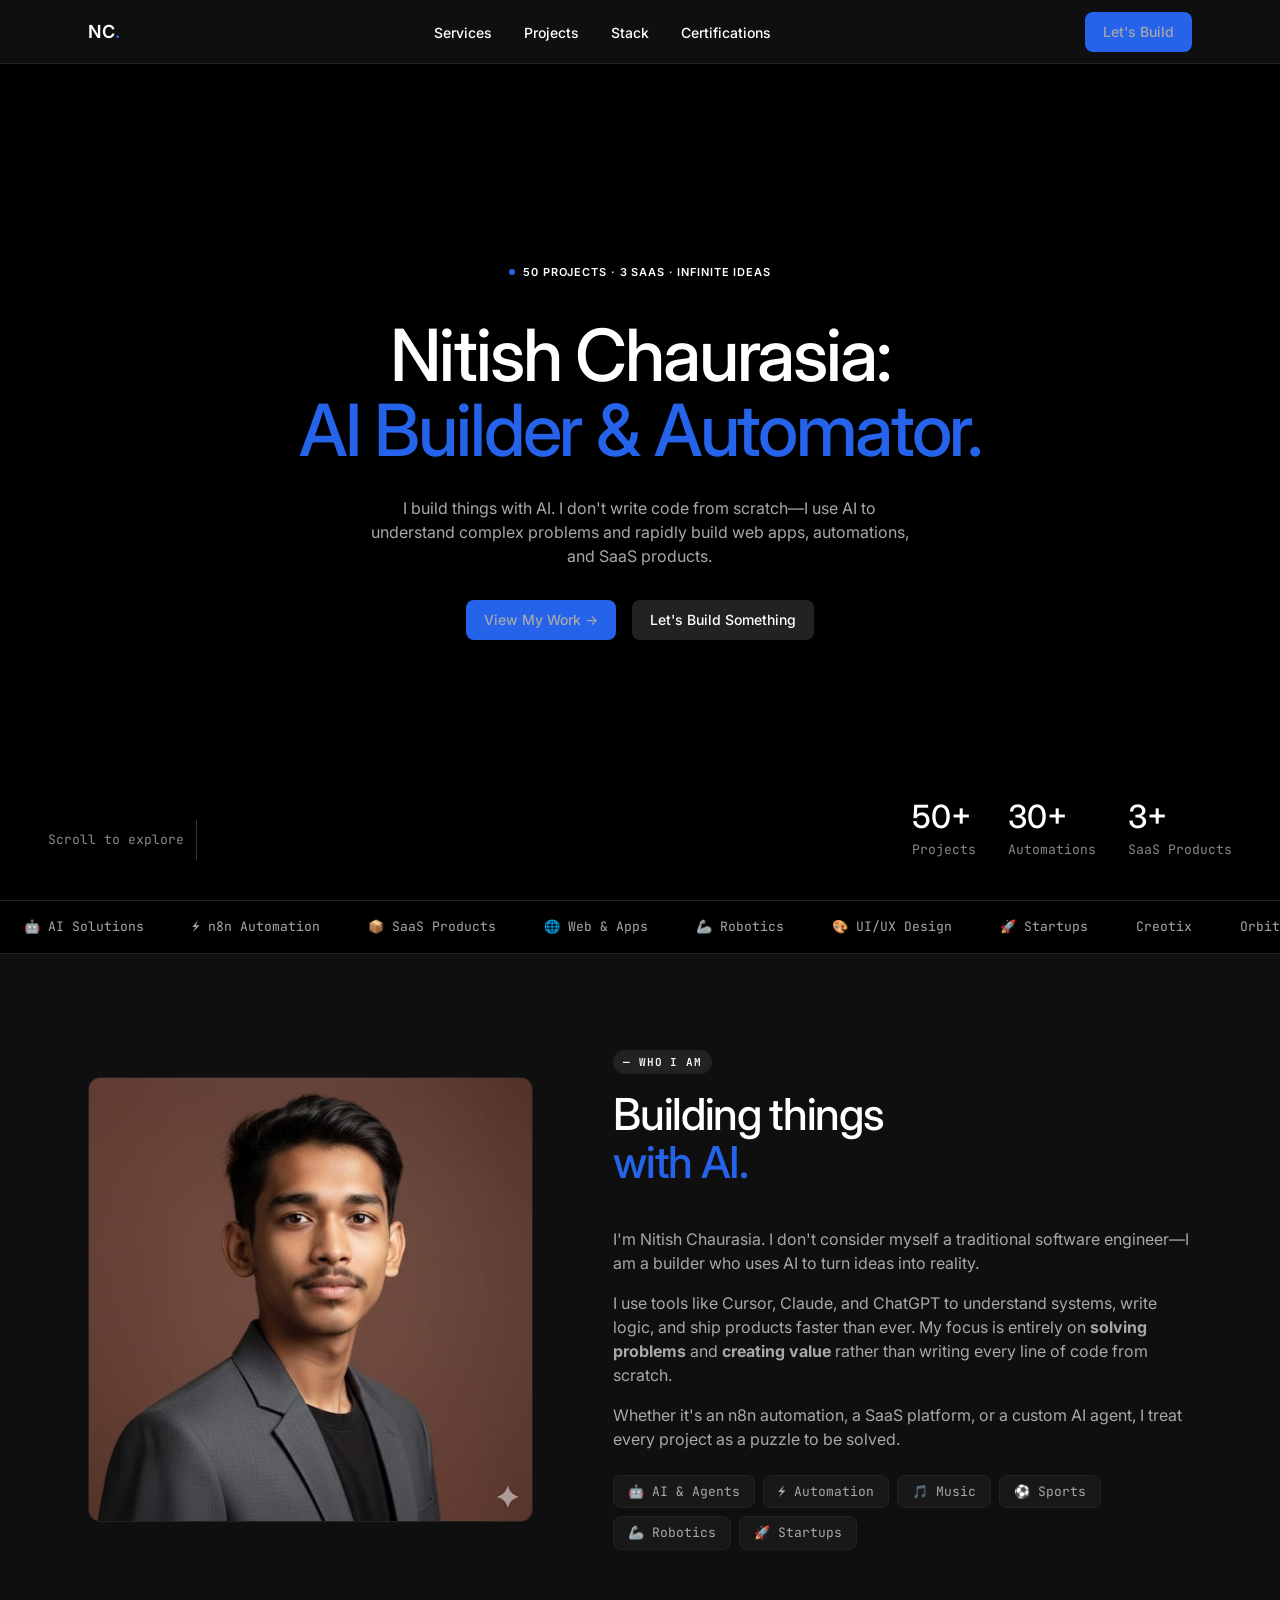
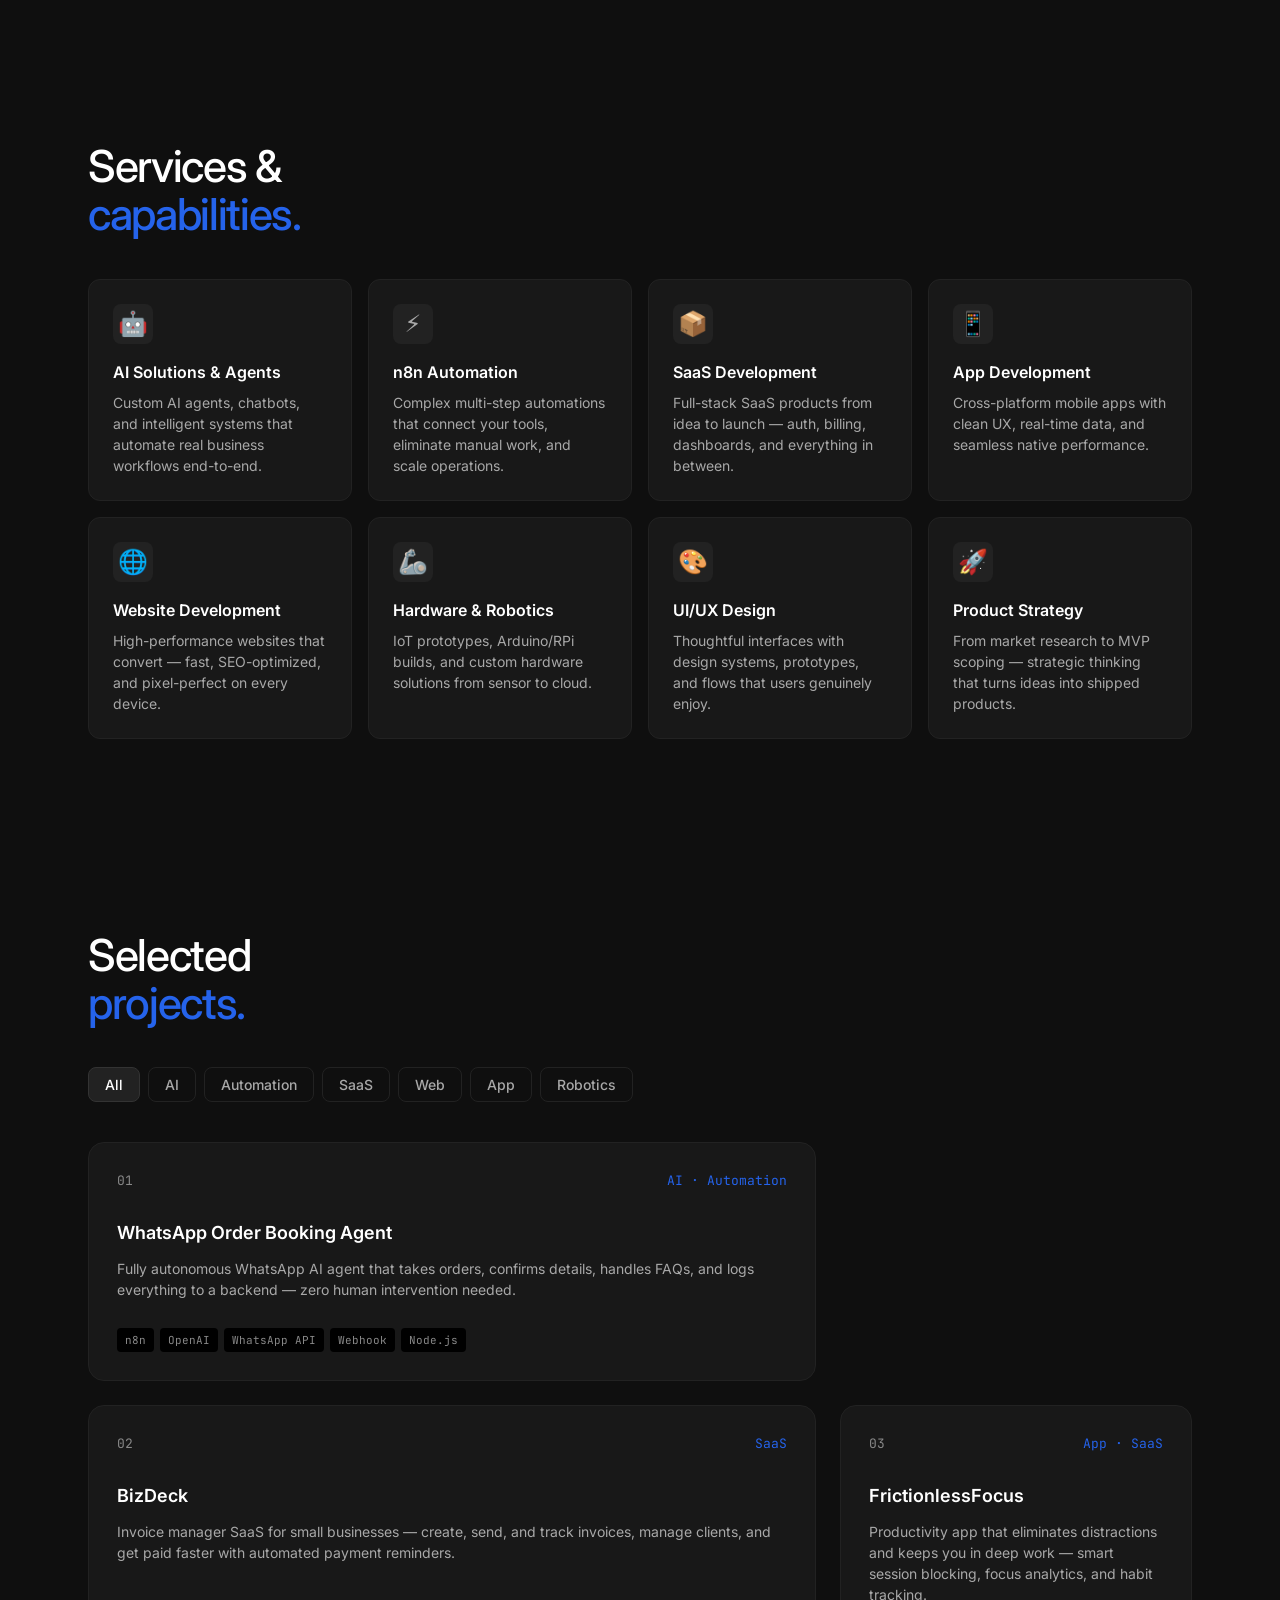
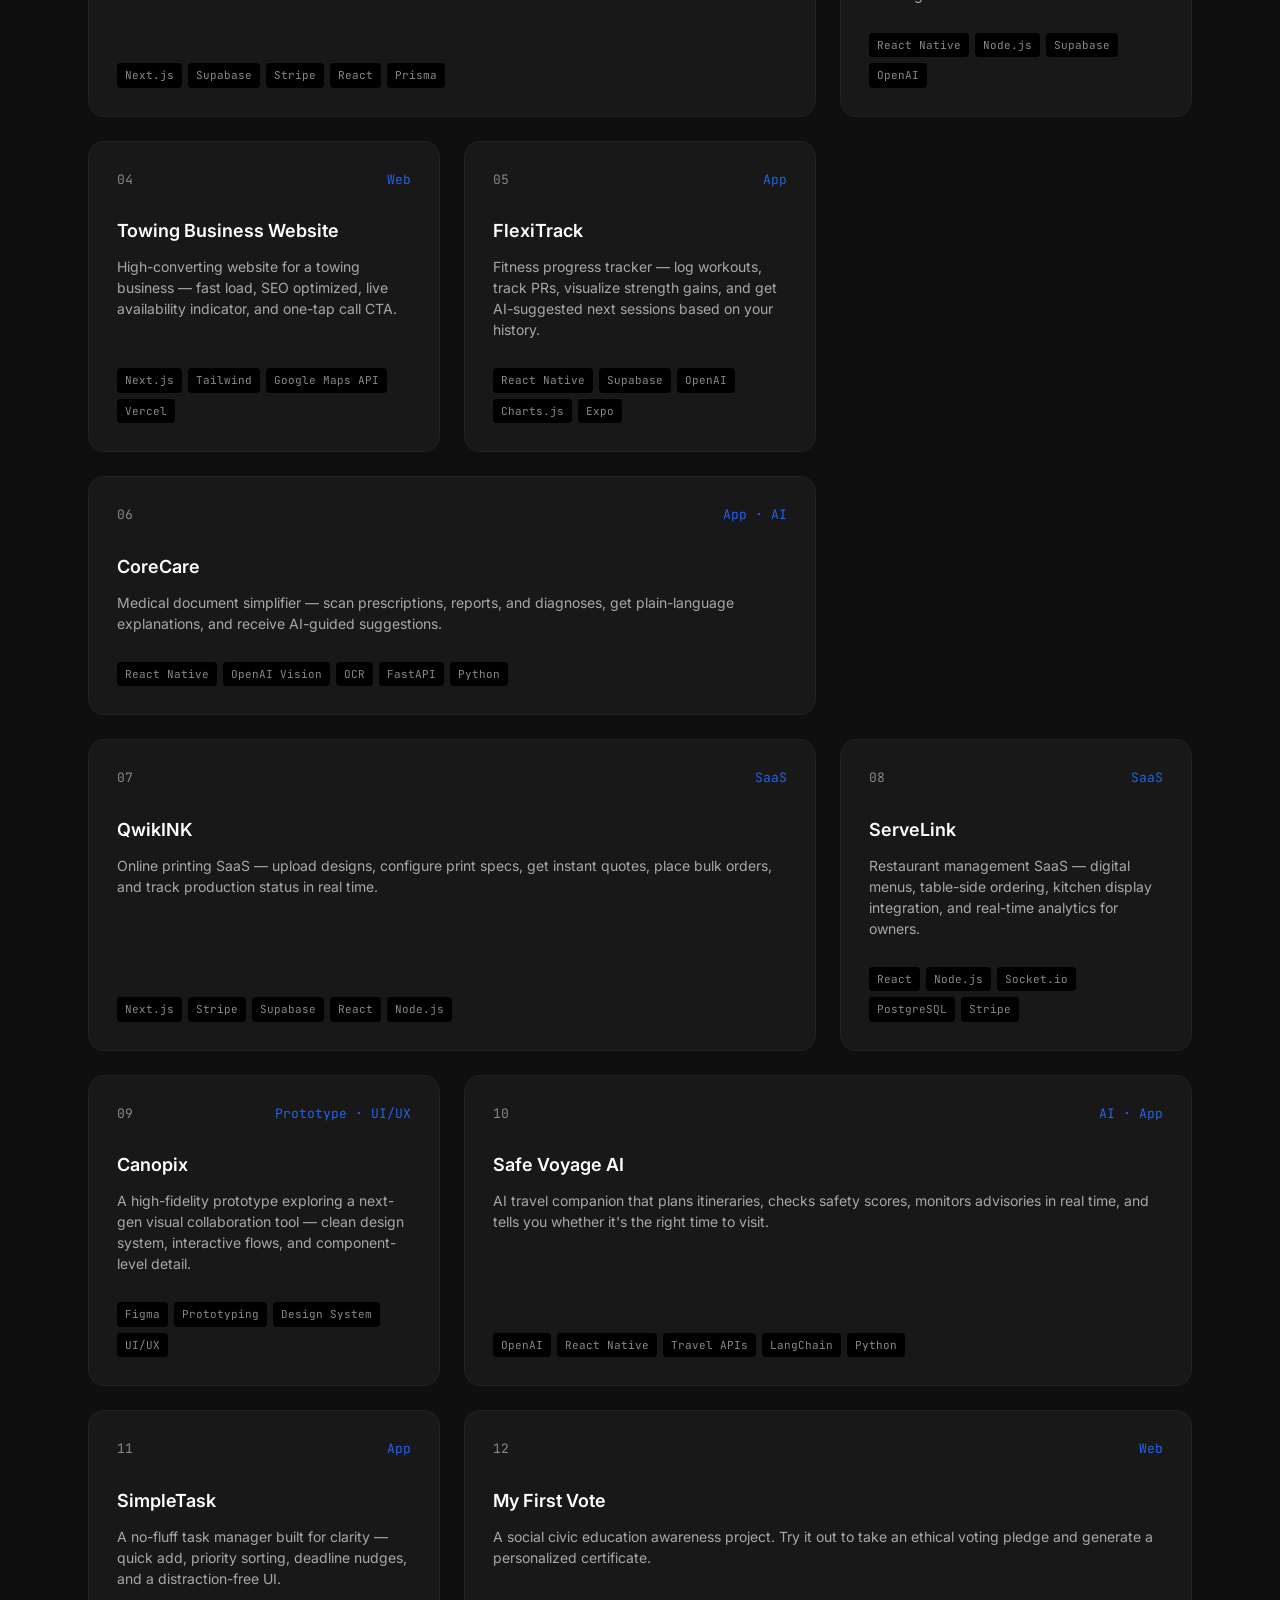
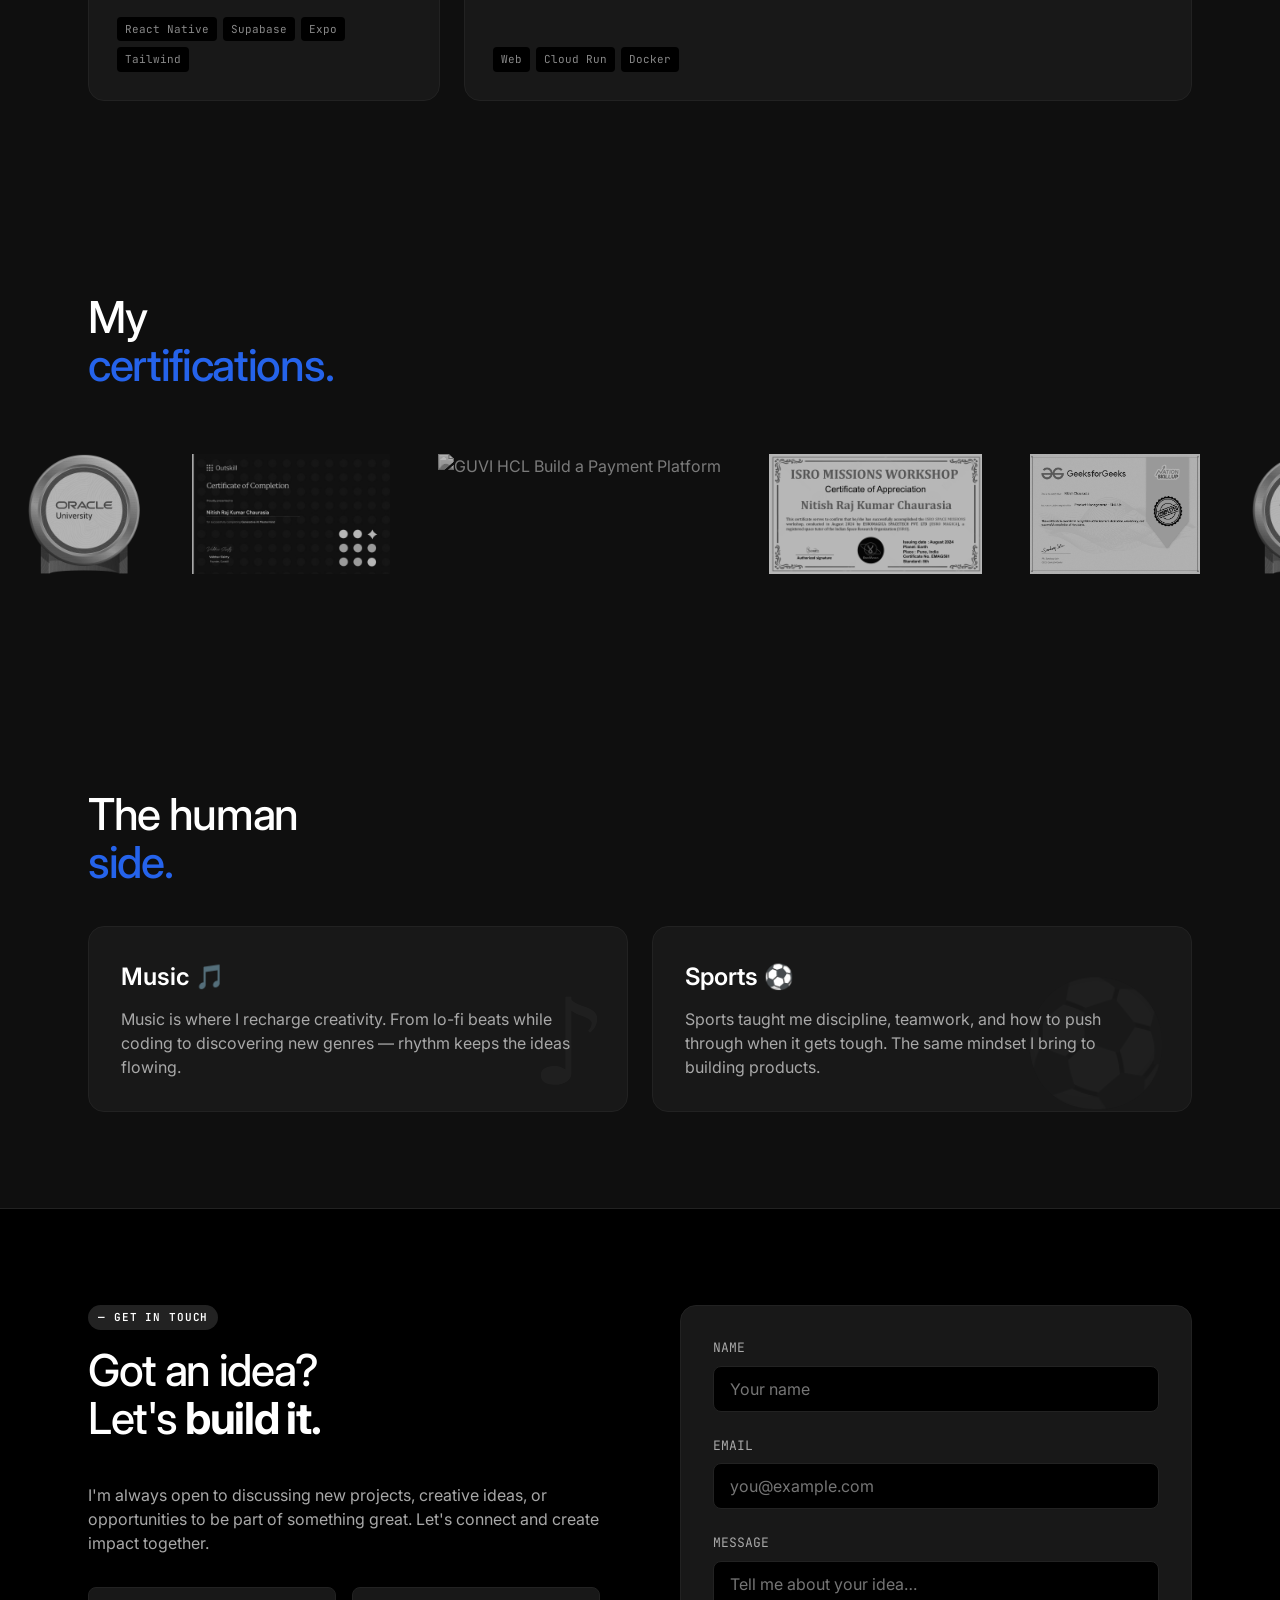
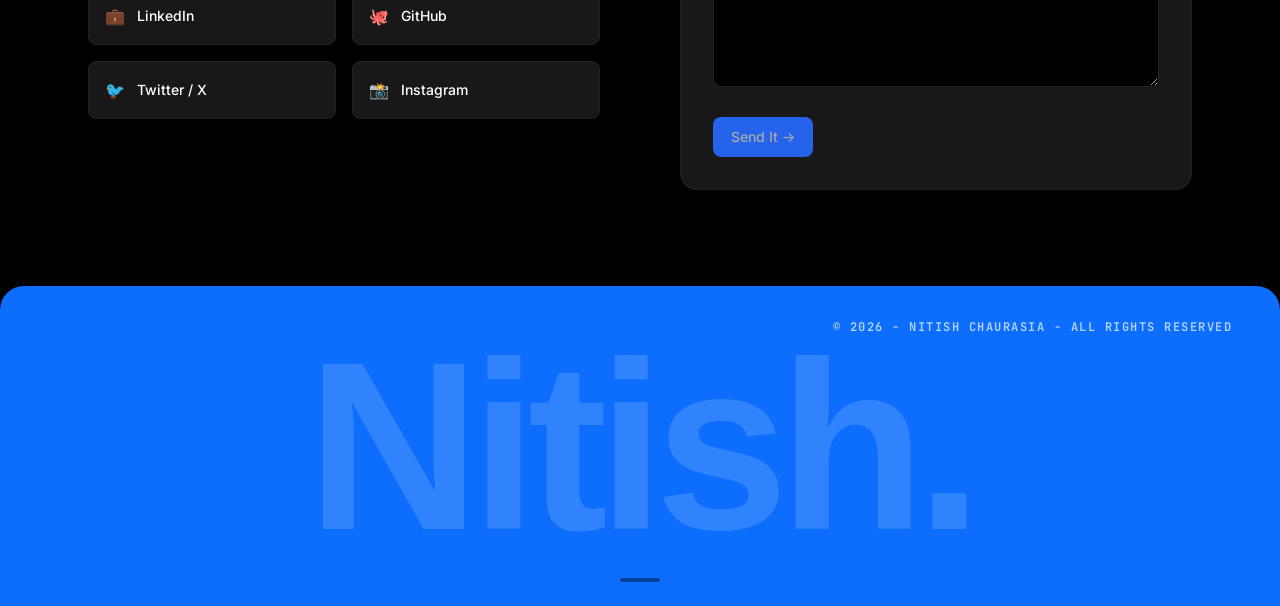
==== index.html @ 66e37293 "Refine footer shape and keep name only" ====
<!DOCTYPE html>
<html lang="en">
<head>
  <meta charset="UTF-8" />
  <meta name="viewport" content="width=device-width, initial-scale=1.0" />
  <title>Nitish Chaurasia — AI Generalist & Entrepreneur</title>
  <meta name="description" content="Nitish Chaurasia — AI Generalist, Automation Architect, SaaS Builder, and Entrepreneur. Creator of the My First Vote civic awareness project and other intelligent products." />
  <meta name="keywords" content="AI, Automation, SaaS, Entrepreneur, Portfolio, Nitish Chaurasia, My First Vote, Civic Education, Civic Tech, Social Project" />
  <meta name="google-site-verification" content="bIpEa4KnNlemY5Z7_i2mkHX-40NJD6ccfAsCMZgHOPk" />
  <link rel="preconnect" href="https://fonts.googleapis.com" />
  <link rel="preconnect" href="https://fonts.gstatic.com" crossorigin />
  <link href="https://fonts.googleapis.com/css2?family=Inter:wght@400;500;600&family=JetBrains+Mono:wght@400&display=swap" rel="stylesheet" />
  <link rel="stylesheet" href="styles.css" />
  <script type="application/ld+json">
  {
    "@context": "https://schema.org",
    "@type": "Person",
    "name": "Nitish Chaurasia",
    "jobTitle": "AI Generalist & Automation Architect",
    "url": "https://nitronitish.github.io/NitishChaurasia/",
    "sameAs": [
      "https://github.com/NitroNitish",
      "https://linkedin.com/in/nitishchaurasia"
    ],
    "knowsAbout": [
      "Generative AI",
      "LLM Integration",
      "Business Process Automation",
      "SaaS Architecture",
      "Python",
      "JavaScript",
      "Civic Tech",
      "My First Vote Project"
    ],
    "alumniOf": {
      "@type": "Organization",
      "name": "Oracle University"
    }
  }
  </script>
</head>
<body>
  <!-- Custom Cursor Removed -->

  <!-- Navigation -->
  <nav class="navbar" id="navbar">
    <div class="nav-inner">
      <a href="#" class="nav-logo">NC<span class="logo-dot">.</span></a>
      <ul class="nav-links" id="navLinks">
        <li><a href="#services">Services</a></li>
        <li><a href="#projects">Projects</a></li>
        <li><a href="#stack">Stack</a></li>
        <li><a href="#certifications">Certifications</a></li>
      </ul>
      <a href="#contact" class="nav-cta">Let's Build</a>
      <button class="hamburger" id="hamburger" aria-label="Menu">
        <span></span><span></span><span></span>
      </button>
    </div>
  </nav>

  <!-- HERO SECTION -->
  <section class="hero" id="home">
    <div id="webgl-canvas-container"></div>
    <div class="css-fallback-glow" id="css-fallback-glow"></div>

    <div class="hero-content">
      <div class="hero-pill anim-fade-up" style="--delay:0.3s; background: var(--color-canvas-deep);">
        <span class="pill-dot"></span> 50 Projects · 3 SaaS · Infinite Ideas
      </div>

      <h1 class="hero-heading anim-fade-up" style="--delay:0.5s" style="font-size: clamp(2.5rem, 6vw, 4rem);">
        Nitish Chaurasia: <br/><span class="hero-name">AI Builder & Automator.</span>
      </h1>

      <div class="hero-desc anim-fade-up" style="--delay:0.9s">
        <p>I build things with AI. I don't write code from scratch—I use AI to understand complex problems and rapidly build web apps, automations, and SaaS products.</p>
      </div>

      <div class="hero-ctas anim-fade-up" style="--delay:1.1s">
        <a href="#projects" class="btn btn-primary">View My Work →</a>
        <a href="#contact" class="btn btn-secondary">Let's Build Something</a>
      </div>
    </div>

    <div class="hero-bottom">
      <div class="scroll-indicator anim-fade-up" style="--delay:1.3s">
        <span>Scroll to explore</span>
        <div class="scroll-line"></div>
      </div>

      <div class="hero-stats anim-fade-up" style="--delay:1.5s">
        <div class="stat">
          <span class="stat-number">50+</span>
          <span class="stat-label">Projects</span>
        </div>
        <div class="stat">
          <span class="stat-number">30+</span>
          <span class="stat-label">Automations</span>
        </div>
        <div class="stat">
          <span class="stat-number">3+</span>
          <span class="stat-label">SaaS Products</span>
        </div>
      </div>
    </div>
  </section>

  <!-- Marquee Strip -->
  <section class="marquee-strip">
    <div class="marquee-track">
      <div class="marquee-content">
        <span>🤖 AI Solutions</span>
        <span>⚡ n8n Automation</span>
        <span>📦 SaaS Products</span>
        <span>🌐 Web & Apps</span>
        <span>🦾 Robotics</span>
        <span>🎨 UI/UX Design</span>
        <span>🚀 Startups</span>
        <span>Creotix</span>
        <span>Orbit AI</span>
      </div>
      <div class="marquee-content" aria-hidden="true">
        <span>🤖 AI Solutions</span>
        <span>⚡ n8n Automation</span>
        <span>📦 SaaS Products</span>
        <span>🌐 Web & Apps</span>
        <span>🦾 Robotics</span>
        <span>🎨 UI/UX Design</span>
        <span>🚀 Startups</span>
        <span>Creotix</span>
        <span>Orbit AI</span>
      </div>
    </div>
  </section>

  <!-- About Section -->
  <section class="about section" id="about">
    <div class="container about-grid">
      <div class="about-photo reveal">
        <div class="photo-frame">
          <img src="nitish.jpg" alt="Nitish Chaurasia, AI Builder" loading="lazy" />
          <div class="photo-border-decor"></div>
        </div>
      </div>

      <div class="about-text reveal">
        <span class="section-label">— Who I Am</span>
        <h2 class="section-heading">Building things<br /><em>with AI.</em></h2>
        <p>I'm Nitish Chaurasia. I don't consider myself a traditional software engineer—I am a builder who uses AI to turn ideas into reality.</p>
        <p>I use tools like Cursor, Claude, and ChatGPT to understand systems, write logic, and ship products faster than ever. My focus is entirely on <strong>solving problems</strong> and <strong>creating value</strong> rather than writing every line of code from scratch.</p>
        <p>Whether it's an n8n automation, a SaaS platform, or a custom AI agent, I treat every project as a puzzle to be solved.</p>

        <div class="interest-tags">
          <span class="interest-pill">🤖 AI & Agents</span>
          <span class="interest-pill">⚡ Automation</span>
          <span class="interest-pill">🎵 Music</span>
          <span class="interest-pill">⚽ Sports</span>
          <span class="interest-pill">🦾 Robotics</span>
          <span class="interest-pill">🚀 Startups</span>
        </div>
      </div>
    </div>
  </section>

  <!-- Services Section -->
  <section class="services section" id="services">
    <div class="container">
      <h2 class="section-heading reveal">Services &<br /><em>capabilities.</em></h2>
      <div class="services-grid reveal">
        <div class="service-card">
          <span class="service-icon">🤖</span>
          <h3>AI Solutions & Agents</h3>
          <p>Custom AI agents, chatbots, and intelligent systems that automate real business workflows end-to-end.</p>
        </div>
        <div class="service-card">
          <span class="service-icon">⚡</span>
          <h3>n8n Automation</h3>
          <p>Complex multi-step automations that connect your tools, eliminate manual work, and scale operations.</p>
        </div>
        <div class="service-card">
          <span class="service-icon">📦</span>
          <h3>SaaS Development</h3>
          <p>Full-stack SaaS products from idea to launch — auth, billing, dashboards, and everything in between.</p>
        </div>
        <div class="service-card">
          <span class="service-icon">📱</span>
          <h3>App Development</h3>
          <p>Cross-platform mobile apps with clean UX, real-time data, and seamless native performance.</p>
        </div>
        <div class="service-card">
          <span class="service-icon">🌐</span>
          <h3>Website Development</h3>
          <p>High-performance websites that convert — fast, SEO-optimized, and pixel-perfect on every device.</p>
        </div>
        <div class="service-card">
          <span class="service-icon">🦾</span>
          <h3>Hardware & Robotics</h3>
          <p>IoT prototypes, Arduino/RPi builds, and custom hardware solutions from sensor to cloud.</p>
        </div>
        <div class="service-card">
          <span class="service-icon">🎨</span>
          <h3>UI/UX Design</h3>
          <p>Thoughtful interfaces with design systems, prototypes, and flows that users genuinely enjoy.</p>
        </div>
        <div class="service-card">
          <span class="service-icon">🚀</span>
          <h3>Product Strategy</h3>
          <p>From market research to MVP scoping — strategic thinking that turns ideas into shipped products.</p>
        </div>
      </div>
    </div>
  </section>

  <!-- Projects Section -->
  <section class="projects section" id="projects">
    <div class="container">
      <h2 class="section-heading reveal">Selected<br /><em>projects.</em></h2>

      <div class="filter-pills reveal">
        <button class="filter-pill active" data-filter="all">All</button>
        <button class="filter-pill" data-filter="ai">AI</button>
        <button class="filter-pill" data-filter="automation">Automation</button>
        <button class="filter-pill" data-filter="saas">SaaS</button>
        <button class="filter-pill" data-filter="web">Web</button>
        <button class="filter-pill" data-filter="app">App</button>
        <button class="filter-pill" data-filter="robotics">Robotics</button>
      </div>

      <div class="projects-grid reveal" id="projectsGrid">

        <div class="project-card featured" data-category="ai automation">
          <div class="project-header">
            <span class="project-num">01</span>
            <span class="project-cat">AI · Automation</span>
          </div>
          <h3 class="project-title">WhatsApp Order Booking Agent</h3>
          <p class="project-desc">Fully autonomous WhatsApp AI agent that takes orders, confirms details, handles FAQs, and logs everything to a backend — zero human intervention needed.</p>
          <div class="project-tags">
            <span>n8n</span><span>OpenAI</span><span>WhatsApp API</span><span>Webhook</span><span>Node.js</span>
          </div>
        </div>

        <div class="project-card featured" data-category="saas">
          <div class="project-header">
            <span class="project-num">02</span>
            <span class="project-cat">SaaS</span>
          </div>
          <h3 class="project-title">BizDeck</h3>
          <p class="project-desc">Invoice manager SaaS for small businesses — create, send, and track invoices, manage clients, and get paid faster with automated payment reminders.</p>
          <div class="project-tags">
            <span>Next.js</span><span>Supabase</span><span>Stripe</span><span>React</span><span>Prisma</span>
          </div>
        </div>

        <a href="https://youtube.com/shorts/SIkMo7rrsq8?si=UxaiTwMe-FX1RHts" target="_blank" rel="noopener noreferrer" class="project-card" data-category="app saas" style="text-decoration:none;color:inherit">
          <div class="project-header">
            <span class="project-num">03</span>
            <span class="project-cat">App · SaaS</span>
          </div>
          <h3 class="project-title">FrictionlessFocus</h3>
          <p class="project-desc">Productivity app that eliminates distractions and keeps you in deep work — smart session blocking, focus analytics, and habit tracking.</p>
          <div class="project-tags">
            <span>React Native</span><span>Node.js</span><span>Supabase</span><span>OpenAI</span>
          </div>
        </a>

        <div class="project-card" data-category="web">
          <div class="project-header">
            <span class="project-num">04</span>
            <span class="project-cat">Web</span>
          </div>
          <h3 class="project-title">Towing Business Website</h3>
          <p class="project-desc">High-converting website for a towing business — fast load, SEO optimized, live availability indicator, and one-tap call CTA.</p>
          <div class="project-tags">
            <span>Next.js</span><span>Tailwind</span><span>Google Maps API</span><span>Vercel</span>
          </div>
        </div>

        <div class="project-card" data-category="app">
          <div class="project-header">
            <span class="project-num">05</span>
            <span class="project-cat">App</span>
          </div>
          <h3 class="project-title">FlexiTrack</h3>
          <p class="project-desc">Fitness progress tracker — log workouts, track PRs, visualize strength gains, and get AI-suggested next sessions based on your history.</p>
          <div class="project-tags">
            <span>React Native</span><span>Supabase</span><span>OpenAI</span><span>Charts.js</span><span>Expo</span>
          </div>
        </div>

        <a href="https://youtu.be/QVcxQ0grZYE?si=jhWY3CP8BDTCwjVS" target="_blank" rel="noopener noreferrer" class="project-card featured" data-category="app ai" style="text-decoration:none;color:inherit">
          <div class="project-header">
            <span class="project-num">06</span>
            <span class="project-cat">App · AI</span>
          </div>
          <h3 class="project-title">CoreCare</h3>
          <p class="project-desc">Medical document simplifier — scan prescriptions, reports, and diagnoses, get plain-language explanations, and receive AI-guided suggestions.</p>
          <div class="project-tags">
            <span>React Native</span><span>OpenAI Vision</span><span>OCR</span><span>FastAPI</span><span>Python</span>
          </div>
        </a>

        <div class="project-card featured" data-category="saas">
          <div class="project-header">
            <span class="project-num">07</span>
            <span class="project-cat">SaaS</span>
          </div>
          <h3 class="project-title">QwikINK</h3>
          <p class="project-desc">Online printing SaaS — upload designs, configure print specs, get instant quotes, place bulk orders, and track production status in real time.</p>
          <div class="project-tags">
            <span>Next.js</span><span>Stripe</span><span>Supabase</span><span>React</span><span>Node.js</span>
          </div>
        </div>

        <div class="project-card" data-category="saas">
          <div class="project-header">
            <span class="project-num">08</span>
            <span class="project-cat">SaaS</span>
          </div>
          <h3 class="project-title">ServeLink</h3>
          <p class="project-desc">Restaurant management SaaS — digital menus, table-side ordering, kitchen display integration, and real-time analytics for owners.</p>
          <div class="project-tags">
            <span>React</span><span>Node.js</span><span>Socket.io</span><span>PostgreSQL</span><span>Stripe</span>
          </div>
        </div>

        <div class="project-card" data-category="web">
          <div class="project-header">
            <span class="project-num">09</span>
            <span class="project-cat">Prototype · UI/UX</span>
          </div>
          <h3 class="project-title">Canopix</h3>
          <p class="project-desc">A high-fidelity prototype exploring a next-gen visual collaboration tool — clean design system, interactive flows, and component-level detail.</p>
          <div class="project-tags">
            <span>Figma</span><span>Prototyping</span><span>Design System</span><span>UI/UX</span>
          </div>
        </div>

        <a href="https://youtu.be/d6bvBKScMc4?si=WfH-M-pTsk5bIt2U" target="_blank" rel="noopener noreferrer" class="project-card featured" data-category="ai app" style="text-decoration:none;color:inherit">
          <div class="project-header">
            <span class="project-num">10</span>
            <span class="project-cat">AI · App</span>
          </div>
          <h3 class="project-title">Safe Voyage AI</h3>
          <p class="project-desc">AI travel companion that plans itineraries, checks safety scores, monitors advisories in real time, and tells you whether it's the right time to visit.</p>
          <div class="project-tags">
            <span>OpenAI</span><span>React Native</span><span>Travel APIs</span><span>LangChain</span><span>Python</span>
          </div>
        </a>

        <div class="project-card" data-category="app">
          <div class="project-header">
            <span class="project-num">11</span>
            <span class="project-cat">App</span>
          </div>
          <h3 class="project-title">SimpleTask</h3>
          <p class="project-desc">A no-fluff task manager built for clarity — quick add, priority sorting, deadline nudges, and a distraction-free UI.</p>
          <div class="project-tags">
            <span>React Native</span><span>Supabase</span><span>Expo</span><span>Tailwind</span>
          </div>
        </div>

        <a href="https://myfirstvote-232849483431.asia-south1.run.app/" target="_blank" rel="noopener noreferrer" class="project-card featured" data-category="web" style="text-decoration:none;color:inherit">
          <div class="project-header">
            <span class="project-num">12</span>
            <span class="project-cat">Web</span>
          </div>
          <h3 class="project-title">My First Vote</h3>
          <p class="project-desc">A social civic education awareness project. Try it out to take an ethical voting pledge and generate a personalized certificate.</p>
          <div class="project-tags">
            <span>Web</span><span>Cloud Run</span><span>Docker</span>
          </div>
        </a>

      </div>
    </div>
  </section>

  <!-- Stack Section Removed -->

  <!-- Certifications Section -->
  <section class="certifications section" id="certifications">
    <div class="container">
      <h2 class="section-heading reveal">My<br /><em>certifications.</em></h2>
    </div>
    <div class="cert-marquee">
      <div class="cert-marquee-track">
        <div class="cert-marquee-content">
          <div class="cert-item"><img src="oracle.png" alt="Oracle University Certification" /></div>
          <div class="cert-item"><img src="outskill.jpg" alt="Outskill Generative AI Mastermind" /></div>
          <div class="cert-item"><img src="guvi.png" alt="GUVI HCL Build a Payment Platform" /></div>
          <div class="cert-item"><img src="esromagica.png" alt="EsroMagica Certification" /></div>
          <div class="cert-item"><img src="png.png" alt="Additional Certification" /></div>
          <!-- Duplicated items for visual continuous scrolling if needed -->
          <div class="cert-item"><img src="oracle.png" alt="Oracle University Certification" /></div>
          <div class="cert-item"><img src="outskill.jpg" alt="Outskill Generative AI Mastermind" /></div>
          <div class="cert-item"><img src="guvi.png" alt="GUVI HCL Build a Payment Platform" /></div>
          <div class="cert-item"><img src="esromagica.png" alt="EsroMagica Certification" /></div>
          <div class="cert-item"><img src="png.png" alt="Additional Certification" /></div>
        </div>
        <div class="cert-marquee-content" aria-hidden="true">
          <div class="cert-item"><img src="oracle.png" alt="Oracle University Certification" /></div>
          <div class="cert-item"><img src="outskill.jpg" alt="Outskill Generative AI Mastermind" /></div>
          <div class="cert-item"><img src="guvi.png" alt="GUVI HCL Build a Payment Platform" /></div>
          <div class="cert-item"><img src="esromagica.png" alt="EsroMagica Certification" /></div>
          <div class="cert-item"><img src="png.png" alt="Additional Certification" /></div>
          <!-- Duplicated items for visual continuous scrolling if needed -->
          <div class="cert-item"><img src="oracle.png" alt="Oracle University Certification" /></div>
          <div class="cert-item"><img src="outskill.jpg" alt="Outskill Generative AI Mastermind" /></div>
          <div class="cert-item"><img src="guvi.png" alt="GUVI HCL Build a Payment Platform" /></div>
          <div class="cert-item"><img src="esromagica.png" alt="EsroMagica Certification" /></div>
          <div class="cert-item"><img src="png.png" alt="Additional Certification" /></div>
        </div>
      </div>
    </div>
  </section>

  <!-- Journey Section Removed -->

  <!-- Beyond Work Section -->
  <section class="beyond section" id="beyond">
    <div class="container">
      <h2 class="section-heading reveal">The human<br /><em>side.</em></h2>
      <div class="beyond-grid reveal">
        <div class="beyond-card beyond-music">
          <span class="beyond-watermark">♪</span>
          <div class="beyond-card-content">
            <h3>Music 🎵</h3>
            <p>Music is where I recharge creativity. From lo-fi beats while coding to discovering new genres — rhythm keeps the ideas flowing.</p>
          </div>
        </div>
        <div class="beyond-card beyond-sports">
          <span class="beyond-watermark">⚽</span>
          <div class="beyond-card-content">
            <h3>Sports ⚽</h3>
            <p>Sports taught me discipline, teamwork, and how to push through when it gets tough. The same mindset I bring to building products.</p>
          </div>
        </div>
      </div>
    </div>
  </section>

  <!-- Contact Section -->
  <section class="contact section" id="contact">
    <div class="container contact-grid">
      <div class="contact-info reveal">
        <span class="section-label">— Get In Touch</span>
        <h2 class="section-heading">Got an idea?<br />Let's <strong>build it.</strong></h2>
        <p>I'm always open to discussing new projects, creative ideas, or opportunities to be part of something great. Let's connect and create impact together.</p>

        <div class="social-links">
          <a href="#" class="social-link" target="_blank" rel="noopener">
            <span class="social-icon">💼</span>
            <span class="social-name">LinkedIn</span>
          </a>
          <a href="#" class="social-link" target="_blank" rel="noopener">
            <span class="social-icon">🐙</span>
            <span class="social-name">GitHub</span>
          </a>
          <a href="#" class="social-link" target="_blank" rel="noopener">
            <span class="social-icon">🐦</span>
            <span class="social-name">Twitter / X</span>
          </a>
          <a href="#" class="social-link" target="_blank" rel="noopener">
            <span class="social-icon">📸</span>
            <span class="social-name">Instagram</span>
          </a>
        </div>
      </div>

      <div class="contact-form-wrap reveal">
        <form class="contact-form" id="contactForm" action="https://api.web3forms.com/submit" method="POST">
          <input type="hidden" name="access_key" value="YOUR_ACCESS_KEY_HERE" />
          <input type="hidden" name="subject" value="New Lead from Portfolio — Nitish Chaurasia" />
          <input type="hidden" name="from_name" value="Portfolio Website" />
          <input type="checkbox" name="botcheck" style="display: none;" />          <div class="form-group">
            <label for="name">NAME</label>
            <input type="text" id="name" name="name" placeholder="Your name" required />
          </div>
          <div class="form-group">
            <label for="email">EMAIL</label>
            <input type="email" id="email" name="email" placeholder="you@example.com" required />
          </div>
          <div class="form-group">
            <label for="message">MESSAGE</label>
            <textarea id="message" name="message" rows="5" placeholder="Tell me about your idea…" required></textarea>
          </div>
          <button type="submit" class="btn btn-primary btn-submit">Send It →</button>
        </form>
      </div>
    </div>
  </section>

  <!-- Footer -->
  <div style="background-color: #000;">
    <footer class="footer-new">
      <div class="footer-bg-text">Nitish.</div>
      <div class="footer-top-right">
        &copy; 2026 - NITISH CHAURASIA - ALL RIGHTS RESERVED
      </div>
      <div class="footer-bottom-indicator"></div>
    </footer>
  </div>

  <script src="script.js"></script>
</body>
</html>
---- styles.css ----
/* =============================================
   PORTFOLIO — Nitish Chaurasia
   Composio Design Kit Implementation
   ============================================= */

/* --- CSS Variables / Design Tokens --- */
:root {
  /* Colors - Brand & Accent */
  --color-primary: #2563eb; /* Lighter electric blue */
  --color-primary-active: #1d4ed8;
  --color-primary-glow: #3b82f6;
  --color-accent-cyan: #00d4ff;
  --color-accent-violet: #7b3aed;

  /* Colors - Surface */
  --color-canvas: #0f0f0f;
  --color-canvas-deep: #000000;
  --color-surface-card: #181818;
  --color-surface-card-elevated: #222222;
  --color-surface-strong: #2a2a2a;

  /* Colors - Hairlines */
  --color-hairline: #222222;
  --color-hairline-soft: #1a1a1a;
  --color-hairline-strong: #333333;

  /* Colors - Text */
  --color-ink: #ffffff;
  --color-body: #a8a8a8;
  --color-body-strong: #ffffff;
  --color-muted: #888888;
  --color-muted-soft: #666666;

  /* Typography - Font Families */
  --font-family-sans: 'Inter', ui-sans-serif, system-ui, sans-serif;
  --font-family-code: 'JetBrains Mono', 'Fira Code', monospace;

  /* Border Radius */
  --rounded-none: 0px;
  --rounded-xs: 4px;
  --rounded-sm: 6px;
  --rounded-md: 8px;
  --rounded-lg: 12px;
  --rounded-xl: 16px;
  --rounded-pill: 9999px;

  /* Backwards Compat for Portfolio HTML */
  --bg: var(--color-canvas);
  --surface: var(--color-surface-card);
  --border: var(--color-hairline);
  --accent-purple: var(--color-primary);
  --accent-teal: var(--color-primary);
  --accent-red: var(--color-primary);
  --accent-gold: var(--color-primary);
  --text: var(--color-body-strong);
  --muted: var(--color-body);
  --section-dark: var(--color-canvas);
  --radius: var(--rounded-xl);
  --radius-sm: var(--rounded-md);
  --radius-pill: var(--rounded-pill);
}

/* --- Reset & Base --- */
*, *::before, *::after {
  box-sizing: border-box;
  margin: 0;
  padding: 0;
}

html {
  scroll-behavior: smooth;
  -webkit-font-smoothing: antialiased;
  -moz-osx-font-smoothing: grayscale;
}

body {
  font-family: var(--font-family-sans);
  font-weight: 400;
  color: var(--color-body);
  background: var(--color-canvas);
  background-image: 
    linear-gradient(rgba(255, 255, 255, 0.03) 1px, transparent 1px),
    linear-gradient(90deg, rgba(255, 255, 255, 0.03) 1px, transparent 1px);
  background-size: 32px 32px; /* Techy grid background */
  line-height: 1.5;
  overflow-x: hidden;
}

a { color: inherit; text-decoration: none; }
img { max-width: 100%; display: block; }
button { font-family: inherit; }
input, textarea { font-family: inherit; }

.container {
  max-width: 1200px;
  margin: 0 auto;
  padding: 0 48px;
}

.section {
  padding: 96px 0; /* Composio 96px rhythm */
}

/* --- Section Utilities --- */
.section-label {
  font-family: var(--font-family-code);
  font-size: 11px;
  font-weight: 600;
  text-transform: uppercase;
  letter-spacing: 0.88px;
  color: var(--color-body-strong);
  display: block;
  margin-bottom: 16px;
  background: var(--color-surface-card-elevated);
  padding: 4px 10px;
  border-radius: var(--rounded-pill);
  width: max-content;
}

.section-heading {
  font-family: var(--font-family-sans);
  font-weight: 500;
  font-size: 44px; /* display-lg */
  line-height: 1.1;
  letter-spacing: -1.32px;
  color: var(--color-ink);
  margin-bottom: 40px;
}
.section-heading em {
  font-style: normal;
  color: var(--color-primary);
}

/* Removed cursor classes */

/* =============================================
   NAVIGATION
   ============================================= */
.navbar {
  position: fixed;
  top: 0; left: 0; right: 0;
  z-index: 1000;
  height: 64px;
  background: var(--color-canvas);
  border-bottom: 1px solid var(--color-hairline);
  display: flex;
  align-items: center;
  transition: padding 0.4s ease;
}

.nav-inner {
  max-width: 1200px;
  width: 100%;
  margin: 0 auto;
  padding: 0 48px;
  display: flex;
  align-items: center;
  justify-content: space-between;
}

.nav-logo {
  font-family: var(--font-family-sans);
  font-weight: 600;
  font-size: 18px;
  color: var(--color-ink);
  letter-spacing: 0;
}
.logo-dot { color: var(--color-primary); }

.nav-links {
  display: flex;
  list-style: none;
  gap: 32px;
}
.nav-links a {
  font-family: var(--font-family-sans);
  font-size: 14px;
  font-weight: 500;
  line-height: 1.4;
  color: var(--color-body-strong);
  text-transform: none;
  letter-spacing: 0;
  transition: color 0.2s ease;
}
.nav-links a:hover { color: var(--color-primary-glow); }

.nav-cta {
  font-family: var(--font-family-sans);
  font-size: 14px;
  font-weight: 500;
  padding: 10px 18px;
  background: var(--color-primary);
  color: var(--color-on-primary);
  border-radius: var(--rounded-md);
  height: 40px;
  display: flex;
  align-items: center;
  transition: background-color 0.2s ease;
}
.nav-cta:hover { background-color: var(--color-primary-active); border:none; color:white; }

.hamburger { display: none; }

/* =============================================
   HERO SECTION
   ============================================= */
.hero {
  position: relative;
  min-height: 100vh;
  display: flex;
  flex-direction: column;
  justify-content: center;
  padding: 96px 48px;
  overflow: hidden;
  background-color: #000000; /* Pure black for premium WebGL aesthetic */
}

#webgl-canvas-container {
  position: absolute;
  top: 0;
  left: 0;
  width: 100%;
  height: 100%;
  z-index: 0;
  pointer-events: none; /* Let clicks pass through */
}

#webgl-canvas-container canvas {
  opacity: 0; /* Faded in via JS */
  display: block;
}

.css-fallback-glow {
  position: absolute;
  top: 50%;
  left: 50%;
  transform: translate(-50%, -50%);
  width: 80vw;
  height: 40vh;
  background: radial-gradient(circle, rgba(37, 99, 235, 0.15) 0%, rgba(0, 0, 0, 0) 70%);
  filter: blur(100px);
  z-index: 0;
  pointer-events: none;
  opacity: 0;
  transition: opacity 1s ease;
}

.hero-content {
  position: relative;
  z-index: 1;
  max-width: 900px;
  margin: 0 auto;
  text-align: center;
  display: flex;
  flex-direction: column;
  align-items: center;
}

.hero-pill {
  display: inline-flex;
  align-items: center;
  gap: 8px;
  padding: 4px 10px;
  background: var(--color-surface-card-elevated);
  border: none;
  border-radius: var(--rounded-pill);
  font-family: var(--font-family-sans);
  font-size: 11px;
  font-weight: 600;
  letter-spacing: 0.88px;
  text-transform: uppercase;
  color: var(--color-body-strong);
  margin-bottom: 32px;
}
.pill-dot {
  width: 6px; height: 6px;
  background: var(--color-primary);
  border-radius: 50%;
}

.hero-heading {
  font-family: var(--font-family-sans);
  font-weight: 500;
  font-size: 72px; /* display-mega */
  line-height: 1.05;
  letter-spacing: -2.16px;
  color: var(--color-ink);
  margin-bottom: 28px;
}
.hero-heading span { display: block; }
.hero-name { color: var(--color-primary); background: none; -webkit-text-fill-color: var(--color-primary); }

.hero-roles {
  display: flex;
  flex-wrap: wrap;
  gap: 8px;
  margin-bottom: 24px;
}
.role-pill {
  font-family: var(--font-family-code);
  font-size: 13px;
  font-weight: 400;
  padding: 6px 14px;
  background: var(--color-canvas-deep);
  border: 1px solid var(--color-hairline);
  border-radius: var(--rounded-md);
  color: var(--color-body);
}

.hero-desc {
  font-size: 16px; /* body-md */
  font-weight: 400;
  color: var(--color-body);
  max-width: 560px;
  margin-bottom: 32px;
  line-height: 1.5;
}
.hero-desc strong { color: var(--color-body-strong); font-weight: 400; }

.hero-ctas {
  display: flex;
  gap: 16px;
  flex-wrap: wrap;
  justify-content: center;
}

/* Buttons */
.btn {
  font-family: var(--font-family-sans);
  font-size: 14px;
  font-weight: 500;
  padding: 10px 18px;
  height: 40px;
  border-radius: var(--rounded-md);
  border: none;
  display: inline-flex;
  align-items: center;
  justify-content: center;
  gap: 8px;
  letter-spacing: 0;
  transition: background-color 0.2s ease, border-color 0.2s ease;
}

.btn-primary {
  background-color: var(--color-primary);
  color: var(--color-on-primary);
}
.btn-primary:hover {
  background-color: var(--color-primary-active);
  transform: none;
  box-shadow: none;
}

.btn-secondary {
  background-color: var(--color-surface-card-elevated);
  border: none;
  color: var(--color-body-strong);
}
.btn-secondary:hover {
  background-color: var(--color-surface-strong);
}

/* Hero bottom */
.hero-bottom {
  position: absolute;
  bottom: 40px;
  left: 48px; right: 48px;
  display: flex;
  justify-content: space-between;
  align-items: flex-end;
  z-index: 1;
}
.scroll-indicator {
  display: flex;
  align-items: center;
  gap: 12px;
  font-family: var(--font-family-code);
  font-size: 13px;
  color: var(--color-muted);
}
.scroll-line {
  width: 1px; height: 40px; background: var(--color-hairline-strong);
}
.hero-stats { display: flex; gap: 32px; }
.stat-number {
  font-family: var(--font-family-sans);
  font-weight: 500;
  font-size: 32px; /* display-md */
  color: var(--color-ink);
  background: none; -webkit-text-fill-color: var(--color-ink);
  display: block; line-height: 1.15;
}
.stat-label {
  font-family: var(--font-family-code);
  font-size: 13px;
  color: var(--color-muted);
  text-transform: none; letter-spacing: 0;
}

/* --- Animations --- */
.anim-fade-up { opacity: 1; transform: none; animation: none; } /* Disabled to prevent layout jumps for dev aesthetic */
.reveal { opacity: 1; transform: none; transition: none; }
.reveal-left { opacity: 1; transform: none; transition: none; }

/* =============================================
   MARQUEE
   ============================================= */
.marquee-strip {
  background: var(--color-canvas-deep);
  border-top: 1px solid var(--color-hairline);
  border-bottom: 1px solid var(--color-hairline);
  overflow: hidden;
  padding: 16px 0;
}
.marquee-track {
  display: flex;
  width: max-content;
  animation: marqueeScroll 25s linear infinite;
}
.marquee-content {
  display: flex; gap: 48px; padding: 0 24px; flex-shrink: 0;
}
.marquee-content span {
  font-family: var(--font-family-code);
  font-size: 13px;
  font-weight: 400;
  color: var(--color-body);
}
@keyframes marqueeScroll { to { transform: translateX(-50%); } }

/* =============================================
   ABOUT SECTION
   ============================================= */
.about { background: var(--color-canvas); }
.about-grid { display: grid; grid-template-columns: 1fr 1.3fr; gap: 80px; align-items: center; }

.photo-frame {
  border-radius: var(--rounded-lg);
  overflow: hidden;
  border: 1px solid var(--color-hairline);
}
.photo-border-decor { display: none; } /* Removed decorative border */

.photo-badge {
  position: absolute; top: 20px; left: -20px;
  padding: 12px 16px;
  background: var(--color-surface-card-elevated);
  border: 1px solid var(--color-hairline);
  border-radius: var(--rounded-md);
  z-index: 2; display: flex; flex-direction: column;
}
.badge-number { font-family: var(--font-family-sans); font-weight: 500; font-size: 24px; color: var(--color-ink); line-height: 1; }
.badge-label { font-family: var(--font-family-code); font-size: 11px; color: var(--color-muted); margin-top: 4px; }

.about-text p { font-size: 16px; color: var(--color-body); margin-bottom: 16px; line-height: 1.5; }
.interest-tags { display: flex; flex-wrap: wrap; gap: 8px; margin-top: 24px; }
.interest-pill {
  font-family: var(--font-family-code); font-size: 13px;
  padding: 6px 14px; background: var(--color-surface-card);
  border: 1px solid var(--color-hairline); border-radius: var(--rounded-md); color: var(--color-body);
}

/* =============================================
   SERVICES SECTION
   ============================================= */
.services { background: var(--color-canvas); }
.services-grid {
  display: grid; grid-template-columns: repeat(4, 1fr); gap: 16px;
  background: transparent; border-radius: 0;
}

.service-card {
  background: var(--color-surface-card);
  padding: 24px;
  border-radius: var(--rounded-lg);
  border: 1px solid var(--color-hairline);
  transition: background-color 0.2s ease;
}
.service-card::before { display: none; } /* remove gradient line */
.service-card:hover { background: var(--color-surface-card-elevated); }

.service-icon {
  font-size: 24px; margin-bottom: 16px; display: inline-flex;
  width: 40px; height: 40px; align-items: center; justify-content: center;
  background: var(--color-surface-card-elevated); border-radius: var(--rounded-md);
}
.service-card:hover .service-icon { transform: none; } /* removed bounce */

.service-card h3 {
  font-family: var(--font-family-sans); font-weight: 600; font-size: 16px; color: var(--color-body-strong); margin-bottom: 8px;
}
.service-card p { font-size: 14px; color: var(--color-body); line-height: 1.5; }

/* =============================================
   PROJECTS SECTION
   ============================================= */
.projects { background: var(--color-canvas); }
.filter-pills { display: flex; flex-wrap: wrap; gap: 8px; margin-bottom: 40px; }
.filter-pill {
  font-family: var(--font-family-sans); font-size: 14px; font-weight: 500;
  padding: 8px 16px; background: transparent; border: 1px solid var(--color-hairline);
  border-radius: var(--rounded-md); color: var(--color-body); transition: all 0.2s ease;
}
.filter-pill:hover, .filter-pill.active {
  background: var(--color-surface-card-elevated); color: var(--color-body-strong); border-color: var(--color-hairline-strong);
}

.projects-grid { display: grid; grid-template-columns: repeat(3, 1fr); gap: 24px; }

.project-card {
  background: var(--color-surface-card); border: 1px solid var(--color-hairline);
  border-radius: var(--rounded-xl); padding: 28px;
  display: flex; flex-direction: column; gap: 12px;
  transition: transform 0.2s ease, border-color 0.2s ease;
}
.project-card::before { display: none; }
.project-card:hover { transform: translateY(-2px); border-color: var(--color-hairline-strong); box-shadow: none; }

.project-header { display: flex; justify-content: space-between; align-items: center; margin-bottom: 16px; }
.project-num { font-family: var(--font-family-code); font-size: 13px; color: var(--color-muted); }
.project-cat { font-family: var(--font-family-code); font-size: 13px; color: var(--color-primary); }

.project-title { font-family: var(--font-family-sans); font-weight: 600; font-size: 18px; color: var(--color-body-strong); }
.project-desc { font-size: 14px; color: var(--color-body); line-height: 1.5; margin-bottom: 16px; flex-grow: 1; }

.project-tags { display: flex; flex-wrap: wrap; gap: 6px; }
.project-tags span {
  font-family: var(--font-family-code); font-size: 11px;
  padding: 4px 8px; background: var(--color-canvas-deep); border-radius: var(--rounded-xs); color: var(--color-muted);
}
.project-card.featured { grid-column: span 2; } /* Keep featured span */

/* =============================================
   TECH STACK / MARQUEES
   ============================================= */
.certifications { background: var(--color-canvas); }
.cert-marquee {
  background: var(--color-canvas); 
  padding: 24px 0; overflow: hidden;
}
.cert-marquee-track { display: flex; width: max-content; animation: marqueeScroll 30s linear infinite; }
.cert-marquee-content { display: flex; gap: 48px; padding: 0 24px; align-items: center; }
.cert-item img { height: 120px; object-fit: contain; filter: grayscale(100%) opacity(0.7); transition: filter 0.3s ease; }
.cert-item img:hover { filter: none; }

/* =============================================
   JOURNEY SECTION
   ============================================= */
.journey { background: var(--color-canvas); }
.timeline { border-left: 1px solid var(--color-hairline); padding-left: 32px; margin-left: 16px; }
.timeline-item { position: relative; margin-bottom: 48px; }
.timeline-dot {
  position: absolute; left: -37px; top: 0; width: 10px; height: 10px;
  background: var(--color-primary); border-radius: 50%; border: 2px solid var(--color-canvas);
}
.timeline-date { font-family: var(--font-family-code); font-size: 13px; color: var(--color-muted); display: block; margin-bottom: 8px; }
.timeline-role { font-family: var(--font-family-sans); font-weight: 600; font-size: 18px; color: var(--color-body-strong); }
.timeline-company { font-family: var(--font-family-sans); font-size: 14px; color: var(--color-primary); display: block; margin-bottom: 12px; }
.timeline-item p { font-size: 16px; color: var(--color-body); line-height: 1.5; }

/* =============================================
   BEYOND WORK SECTION
   ============================================= */
.beyond { background: var(--color-canvas); }
.beyond-grid { display: grid; grid-template-columns: 1fr 1fr; gap: 24px; }
.beyond-card {
  background: var(--color-surface-card); border-radius: var(--rounded-xl); padding: 32px;
  position: relative; overflow: hidden; border: 1px solid var(--color-hairline);
}
.beyond-watermark {
  position: absolute; right: 20px; bottom: -20px; font-size: 120px; opacity: 0.03; color: var(--color-ink);
}
.beyond-card h3 { font-family: var(--font-family-sans); font-weight: 600; font-size: 24px; color: var(--color-body-strong); margin-bottom: 12px; }
.beyond-card p { font-size: 16px; color: var(--color-body); line-height: 1.5; position: relative; z-index: 1; }

/* =============================================
   CONTACT SECTION
   ============================================= */
.contact { background: var(--color-canvas-deep); padding: 96px 0; border-top: 1px solid var(--color-hairline); }
.contact-grid { display: grid; grid-template-columns: 1fr 1fr; gap: 80px; align-items: start; }

.social-links { display: grid; grid-template-columns: 1fr 1fr; gap: 16px; margin-top: 32px; }
.social-link {
  display: flex; align-items: center; gap: 12px; padding: 16px;
  background: var(--color-surface-card); border: 1px solid var(--color-hairline); border-radius: var(--rounded-md);
  transition: background-color 0.2s;
}
.social-link:hover { background: var(--color-surface-card-elevated); }
.social-name { font-family: var(--font-family-sans); font-size: 14px; font-weight: 500; color: var(--color-body-strong); }

.contact-form-wrap { background: var(--color-surface-card); padding: 32px; border-radius: var(--rounded-xl); border: 1px solid var(--color-hairline); }
.form-group { margin-bottom: 24px; }
.form-group label {
  font-family: var(--font-family-code); font-size: 13px; color: var(--color-body); display: block; margin-bottom: 8px;
}
.form-group input, .form-group textarea {
  width: 100%; background: var(--color-canvas-deep); border: 1px solid var(--color-hairline);
  padding: 12px 16px; border-radius: var(--rounded-md); color: var(--color-body-strong); font-size: 16px;
}
.form-group input:focus, .form-group textarea:focus { outline: none; border-color: var(--color-primary); }

/* =============================================
   FOOTER
   ============================================= */
.footer { background: var(--color-canvas); border-top: 1px solid var(--color-hairline); padding: 64px 0 48px; }
.footer-logo { font-family: var(--font-family-sans); font-weight: 600; font-size: 24px; color: var(--color-ink); }
.footer-tagline { font-family: var(--font-family-sans); font-size: 14px; color: var(--color-body); }
.footer-silos a { color: var(--color-body); transition: color 0.2s; }
.footer-silos a:hover { color: var(--color-ink); }
.footer-copy { font-family: var(--font-family-sans); font-size: 13px; color: var(--color-muted); margin-top: 24px; }

/* Responsive Adjustments */
@media (max-width: 1024px) {
  .hero-heading { font-size: 56px; }
  .about-grid, .contact-grid { grid-template-columns: 1fr; gap: 40px; }
  .services-grid { grid-template-columns: repeat(2, 1fr); }
  .projects-grid { grid-template-columns: repeat(2, 1fr); }
  .project-card.featured { grid-column: span 1; }
}

@media (max-width: 640px) {
  .section { padding: 64px 0; }
  .hero-heading { font-size: 36px; }
  .hero-bottom { display: none; }
  .nav-links, .nav-cta { display: none; }
  .hamburger { display: flex; }
  .services-grid, .projects-grid, .beyond-grid { grid-template-columns: 1fr; }
  .container { padding: 0 24px; }
  .social-links { grid-template-columns: 1fr; }
}

/* --- New Footer Styles --- */
.footer-new {
  position: relative;
  background-color: #0d6efd;
  height: 320px;
  overflow: hidden;
  display: flex;
  justify-content: center;
  align-items: center;
  font-family: 'Outfit', sans-serif;
  color: white;
  border-top-left-radius: 24px;
  border-top-right-radius: 24px;
}

.footer-bg-text {
  position: absolute;
  top: 50%;
  left: 50%;
  transform: translate(-50%, -50%);
  font-size: 15rem;
  font-weight: 800;
  color: rgba(255, 255, 255, 0.15);
  letter-spacing: -0.04em;
  white-space: nowrap;
  pointer-events: none;
  user-select: none;
}

.footer-top-right {
  position: absolute;
  top: 32px;
  right: 48px;
  font-family: 'JetBrains Mono', monospace;
  font-size: 12px;
  font-weight: 600;
  letter-spacing: 1.5px;
  color: rgba(255, 255, 255, 0.7);
  text-transform: uppercase;
}

.footer-bottom-indicator {
  position: absolute;
  bottom: 24px;
  width: 40px;
  height: 4px;
  background: rgba(0, 0, 0, 0.4);
  border-radius: 2px;
}

@media (max-width: 768px) {
  .footer-new {
    height: 200px;
  }
  .footer-bg-text {
    font-size: 7rem;
  }
  .footer-top-right {
    top: 16px;
    right: 16px;
    font-size: 8px;
  }
}
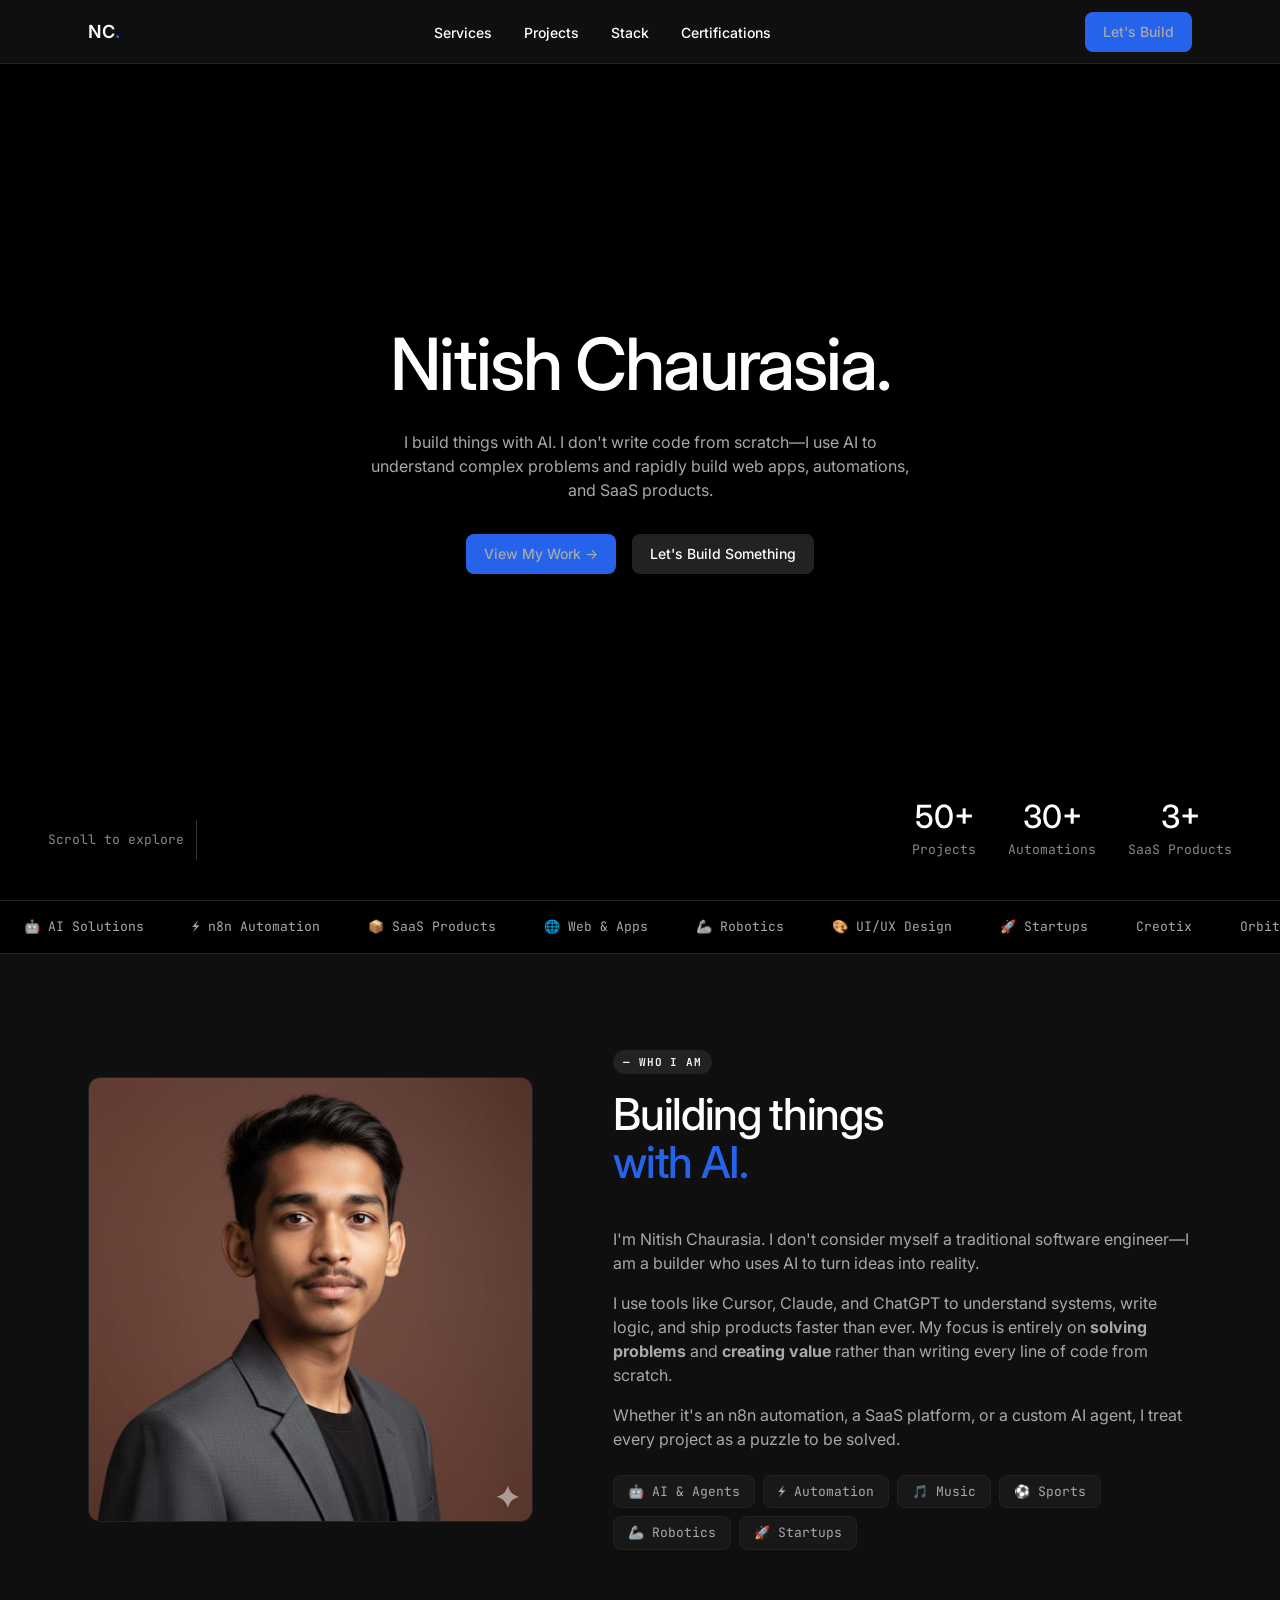
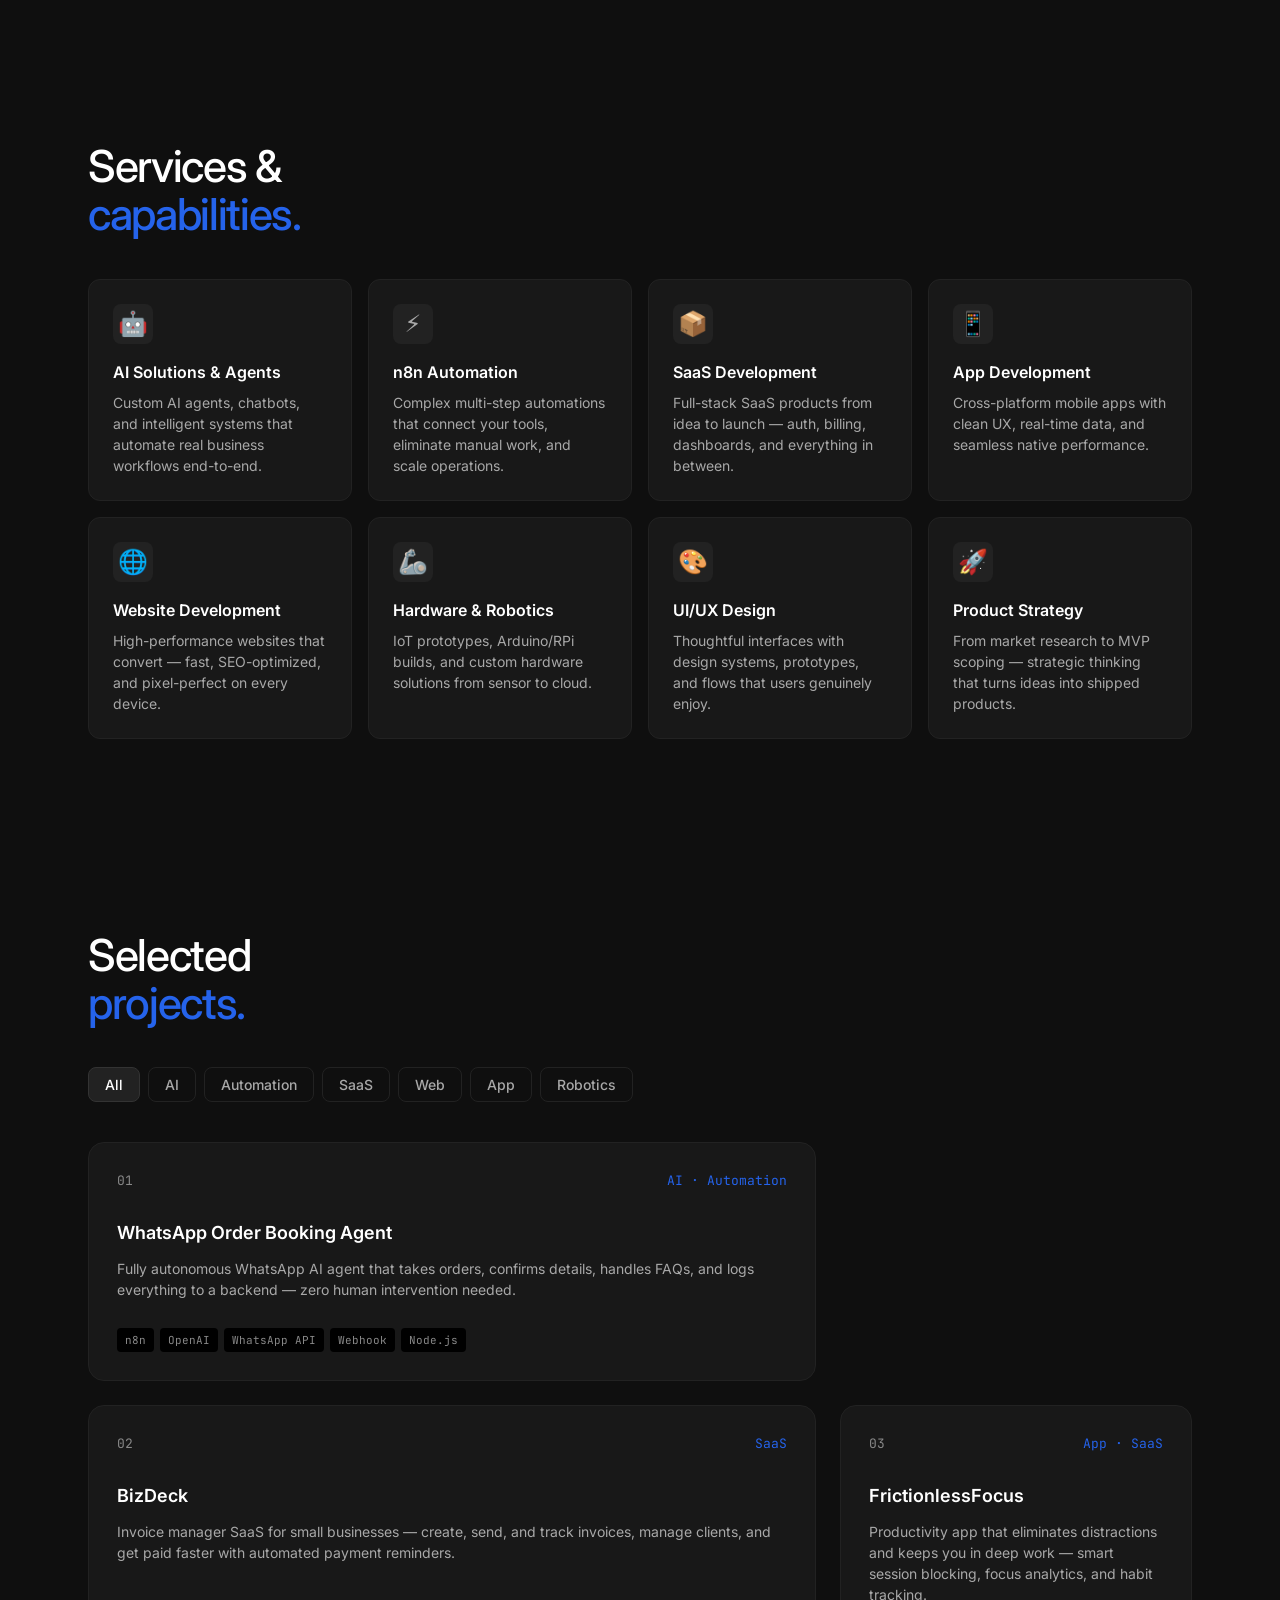
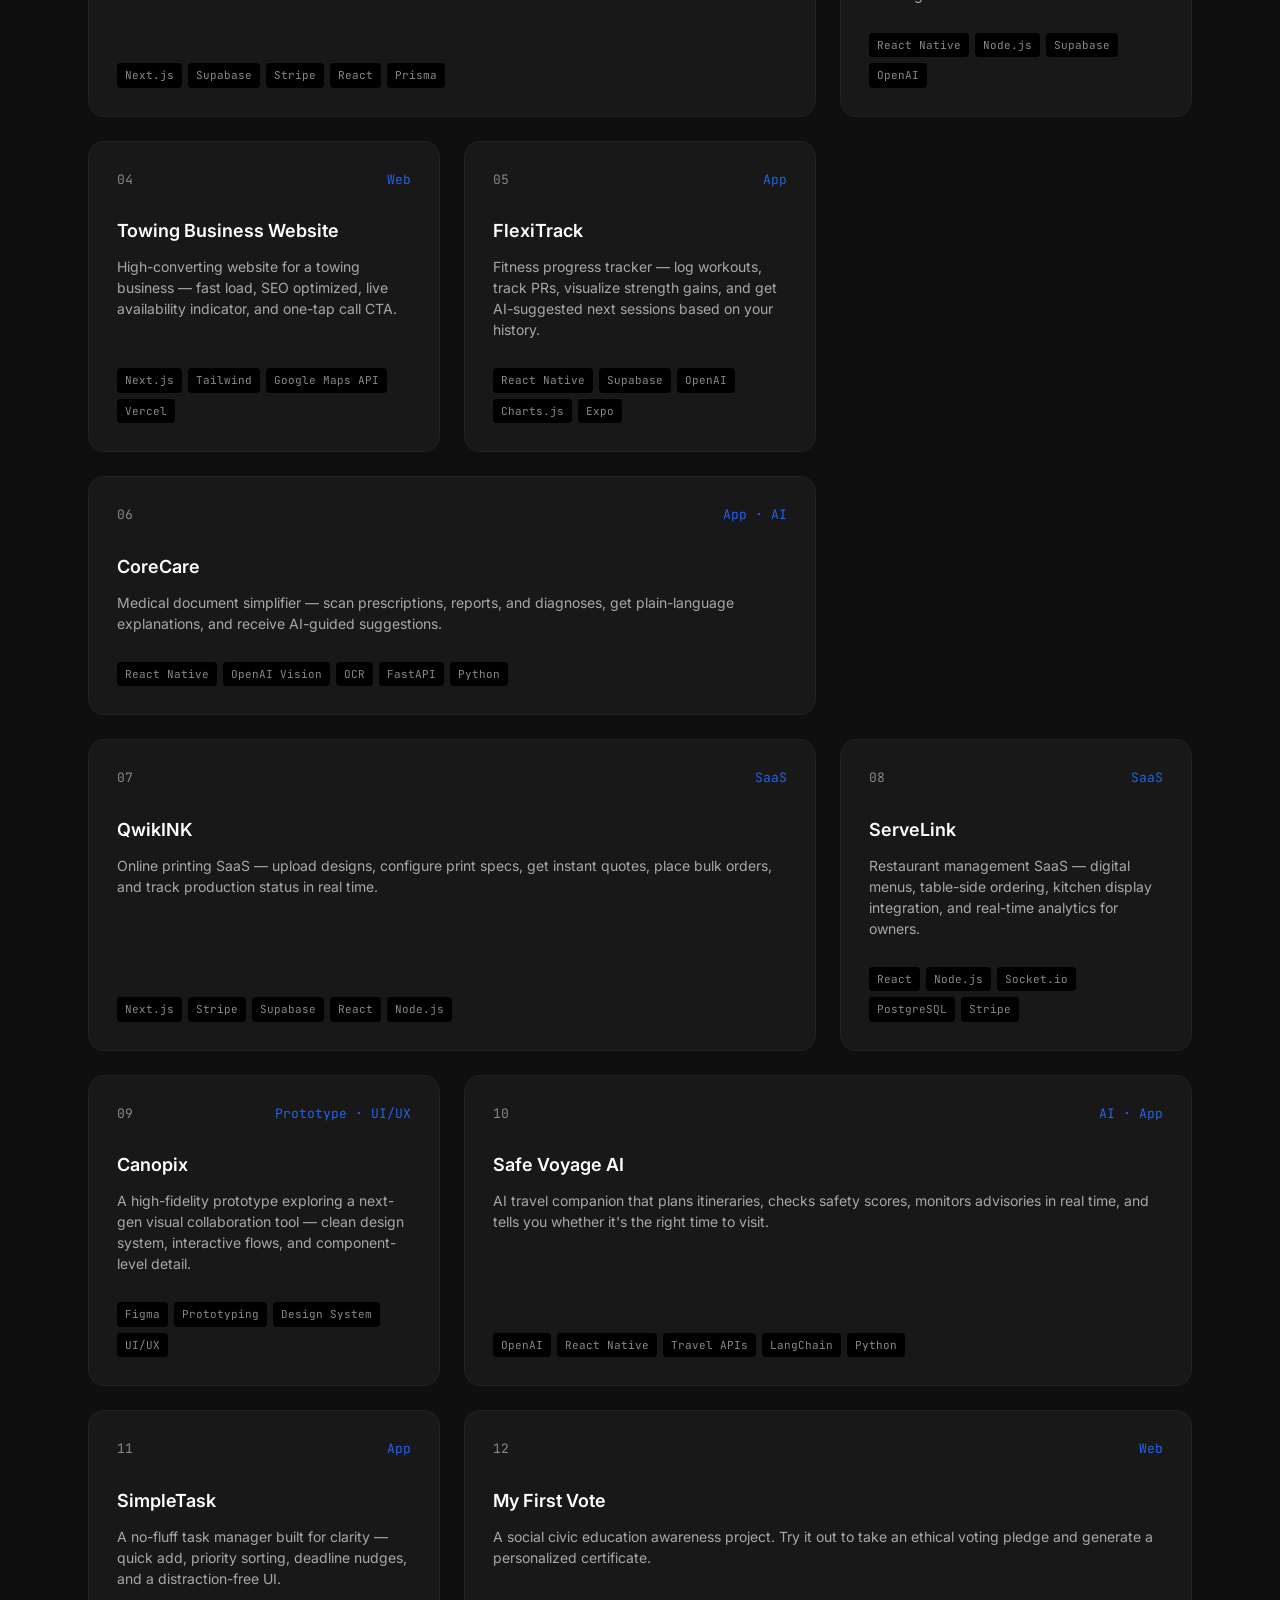
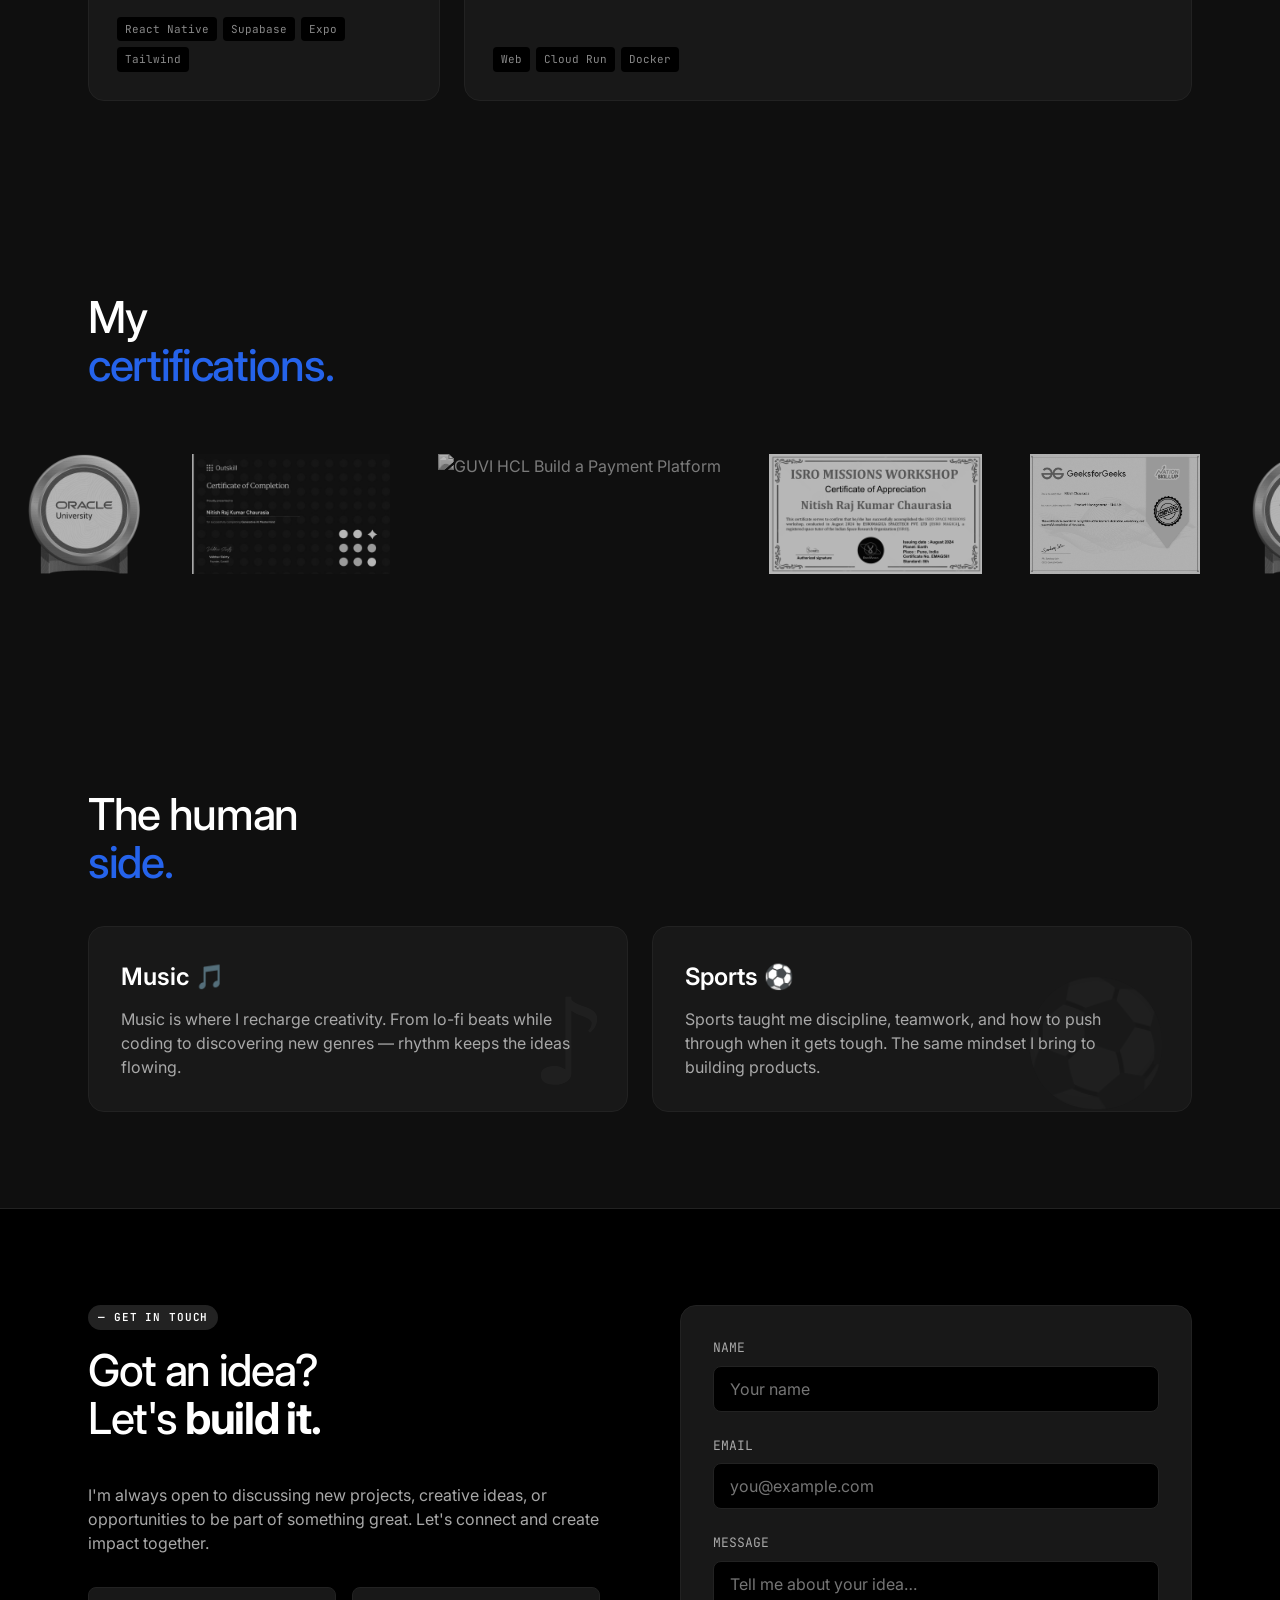
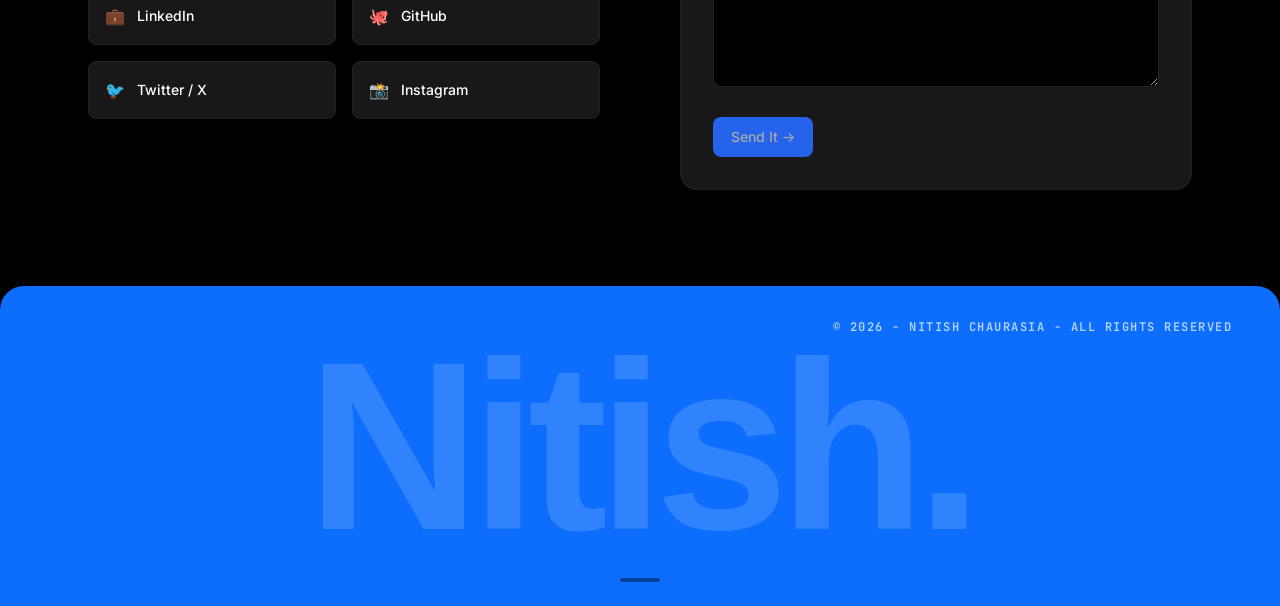
==== commit 23d41df4: "Update hero section with static image background and refine text" ====
--- a/index.html
+++ b/index.html
@@ -65,12 +65,8 @@
     <div class="css-fallback-glow" id="css-fallback-glow"></div>
 
     <div class="hero-content">
-      <div class="hero-pill anim-fade-up" style="--delay:0.3s; background: var(--color-canvas-deep);">
-        <span class="pill-dot"></span> 50 Projects · 3 SaaS · Infinite Ideas
-      </div>
-
       <h1 class="hero-heading anim-fade-up" style="--delay:0.5s" style="font-size: clamp(2.5rem, 6vw, 4rem);">
-        Nitish Chaurasia: <br/><span class="hero-name">AI Builder & Automator.</span>
+        Nitish Chaurasia.
       </h1>
 
       <div class="hero-desc anim-fade-up" style="--delay:0.9s">
--- a/styles.css
+++ b/styles.css
@@ -210,9 +210,32 @@
   display: flex;
   flex-direction: column;
   justify-content: center;
-  padding: 96px 48px;
+  align-items: center;
+  text-align: center;
+  padding: 120px 24px;
   overflow: hidden;
-  background-color: #000000; /* Pure black for premium WebGL aesthetic */
+  background-color: #000;
+  background-image: url('hero-bg.png');
+  background-size: cover;
+  background-position: center bottom;
+  background-repeat: no-repeat;
+}
+
+/* Ensure overlay gradient so text remains readable over the image */
+.hero::before {
+  content: '';
+  position: absolute;
+  top: 0;
+  left: 0;
+  width: 100%;
+  height: 100%;
+  background: radial-gradient(circle at center, rgba(0,0,0,0.1) 0%, rgba(0,0,0,0.8) 100%);
+  z-index: 1;
+}
+
+.hero-content, .hero-bottom {
+  position: relative;
+  z-index: 2;
 }
 
 #webgl-canvas-container {
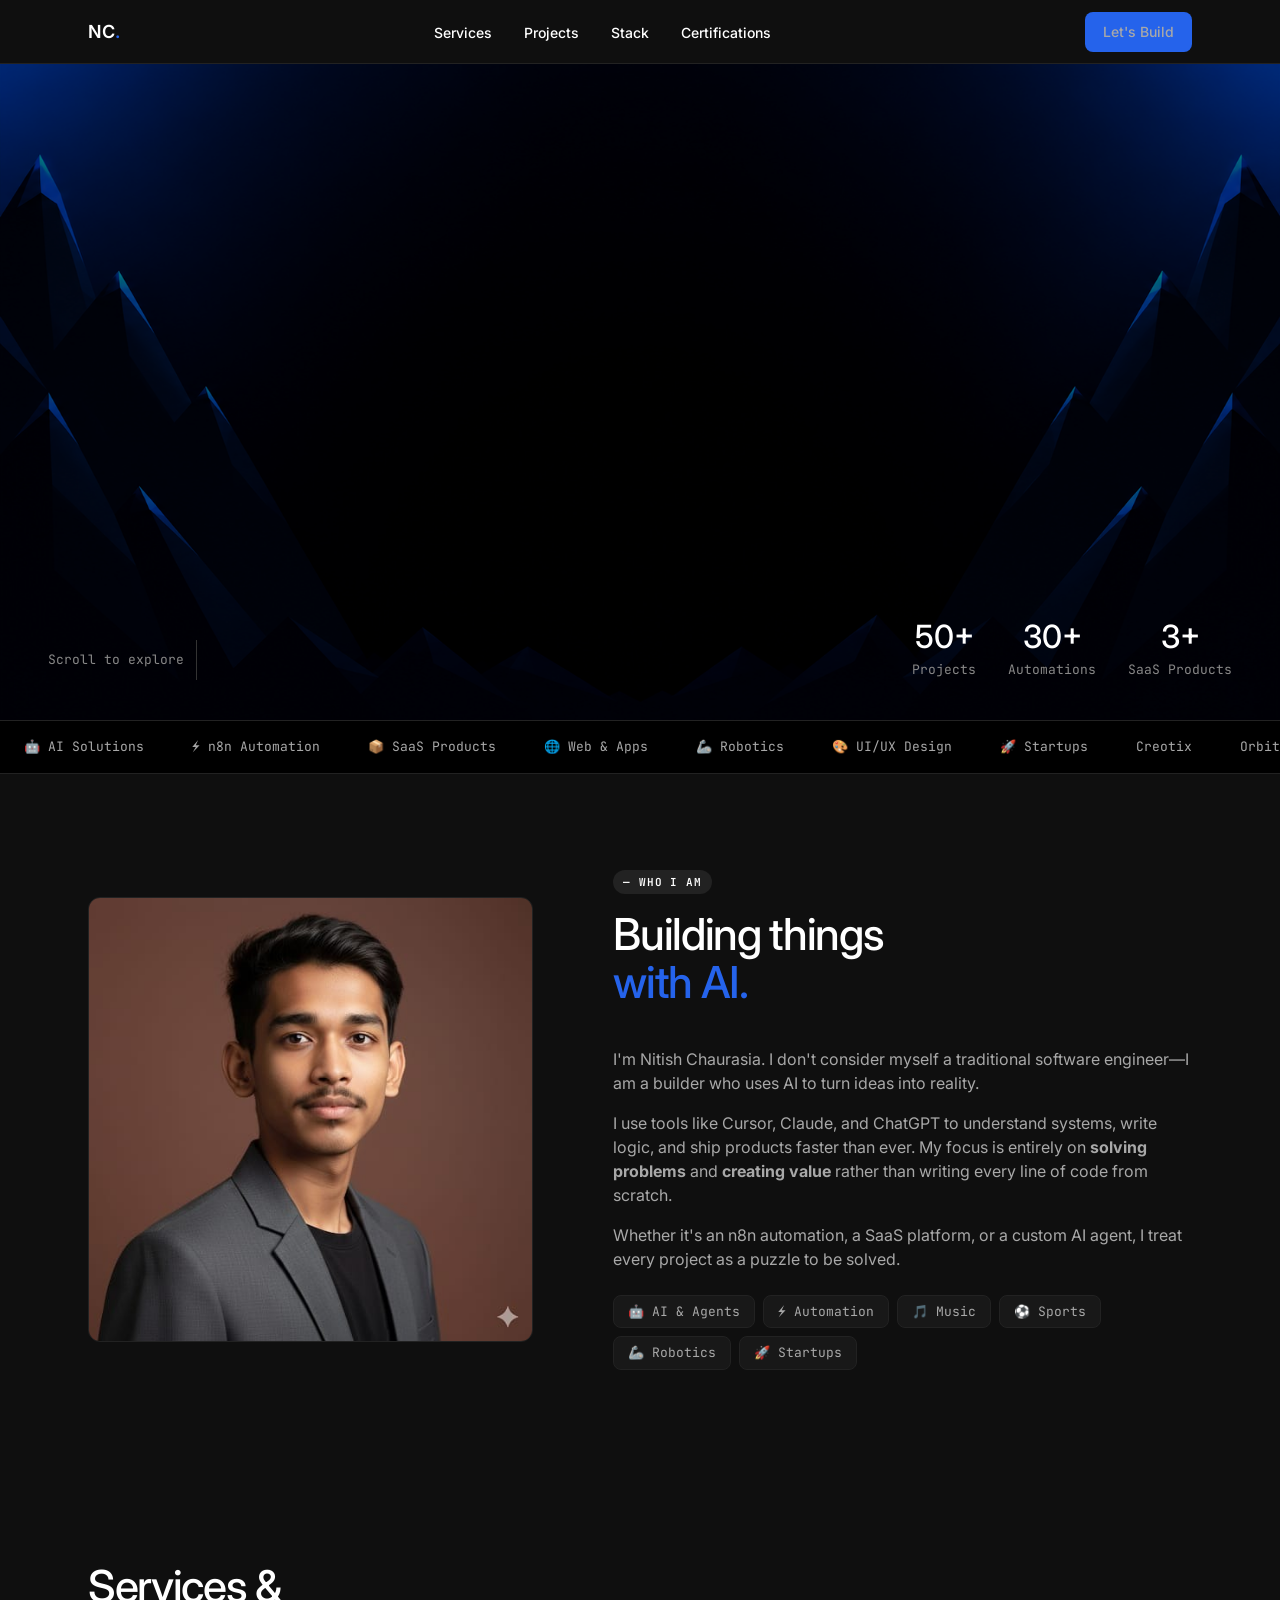
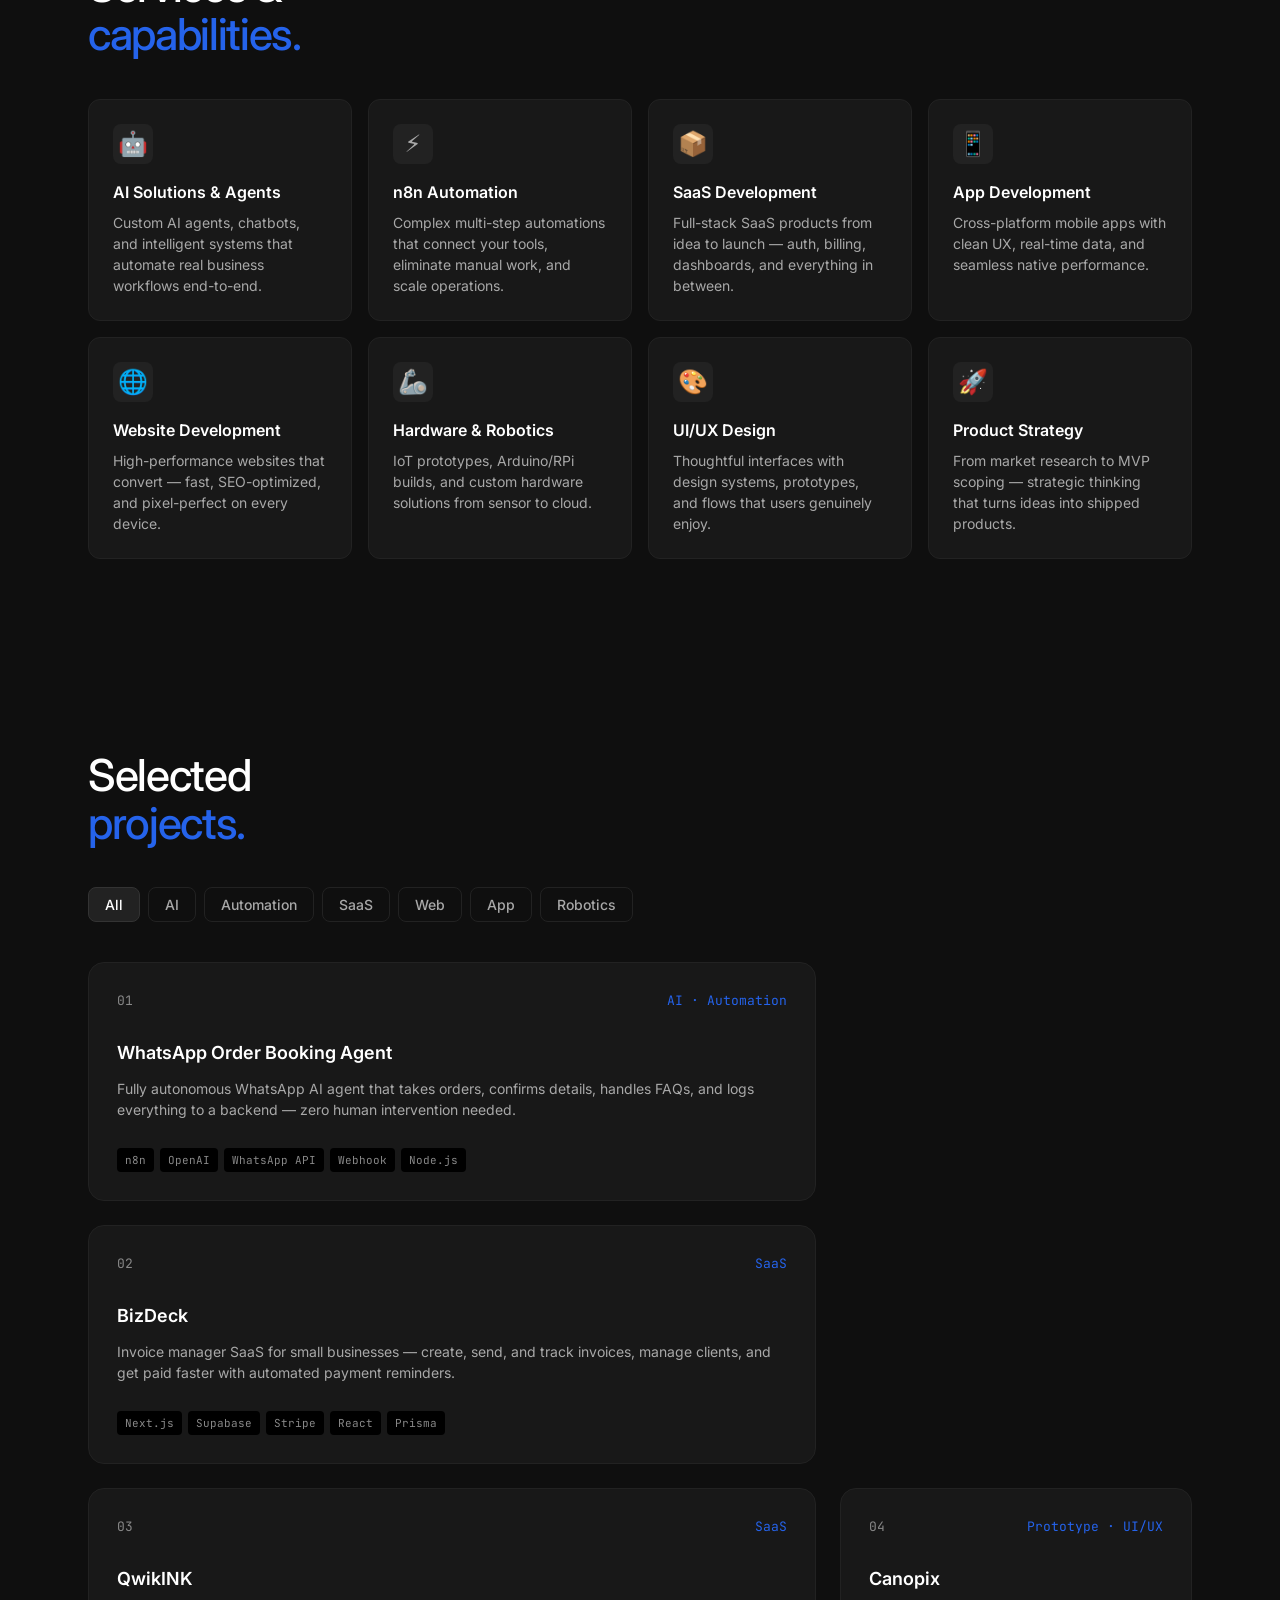
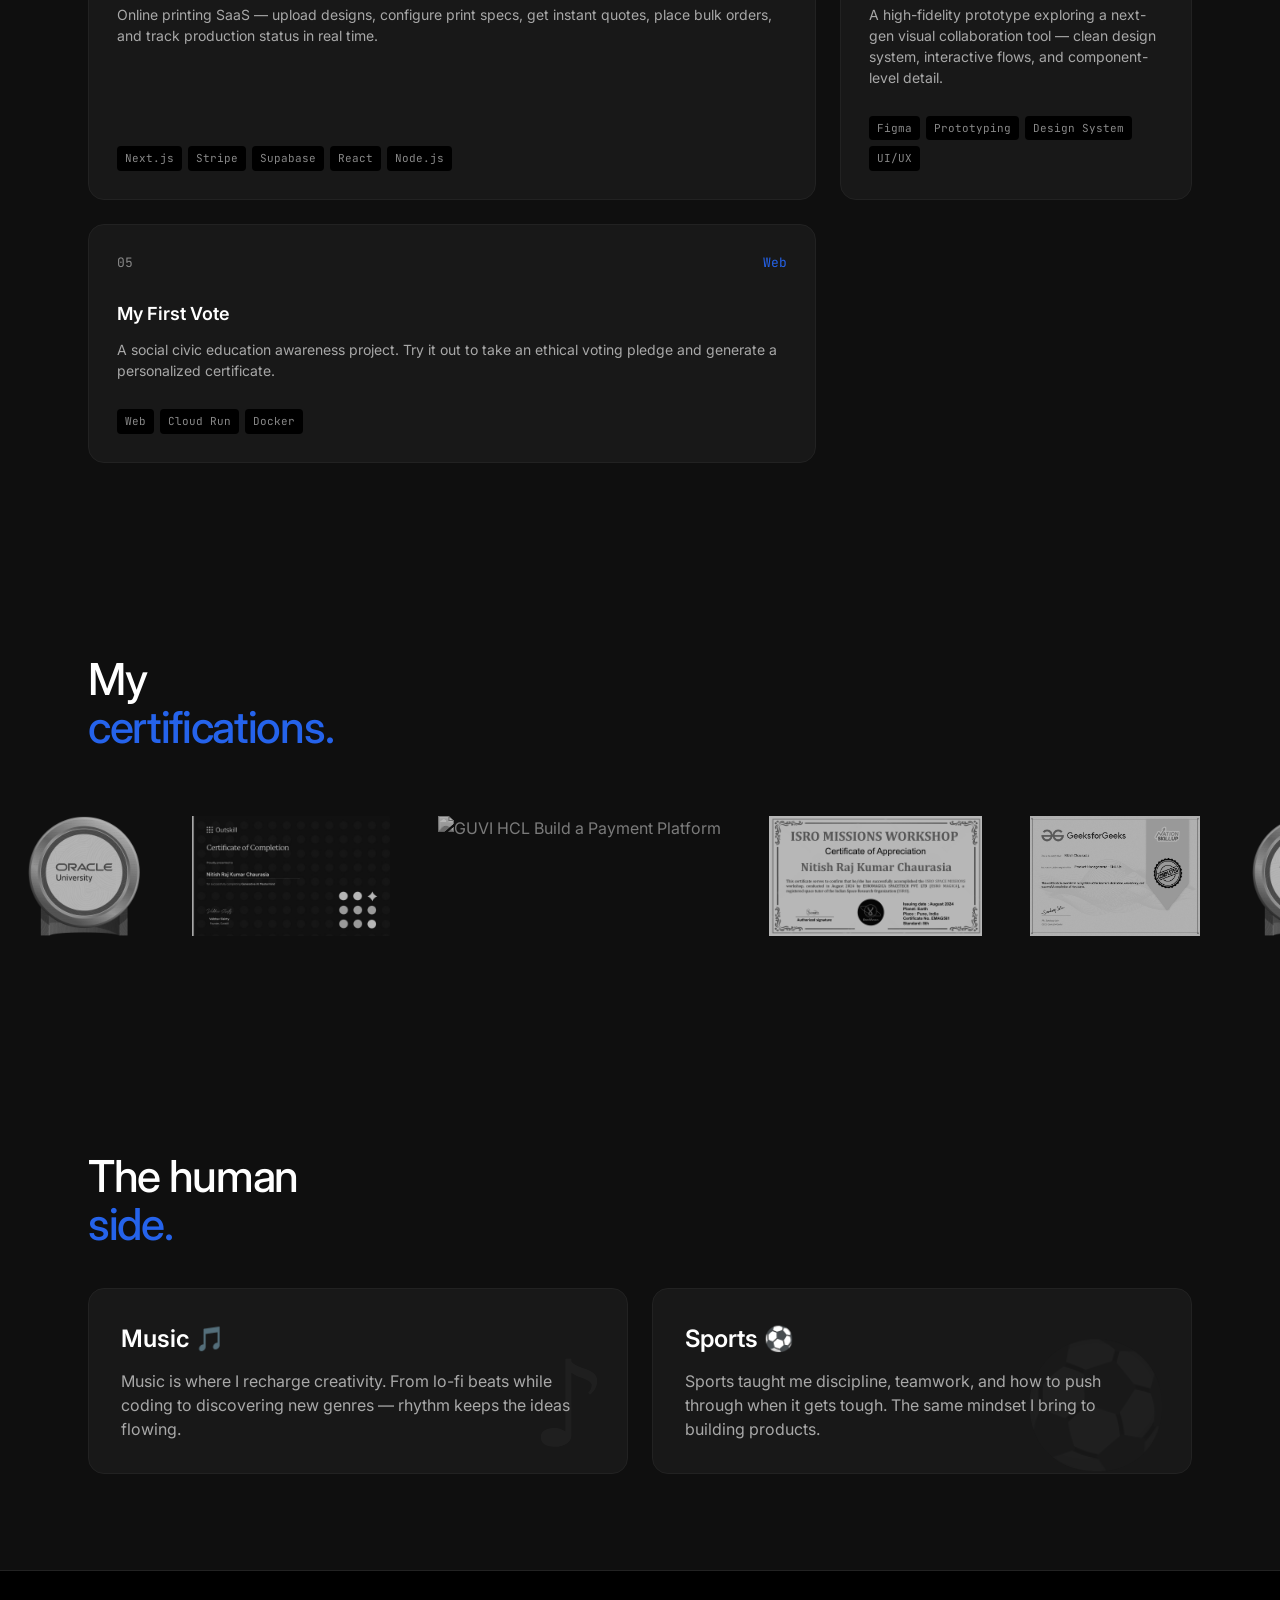
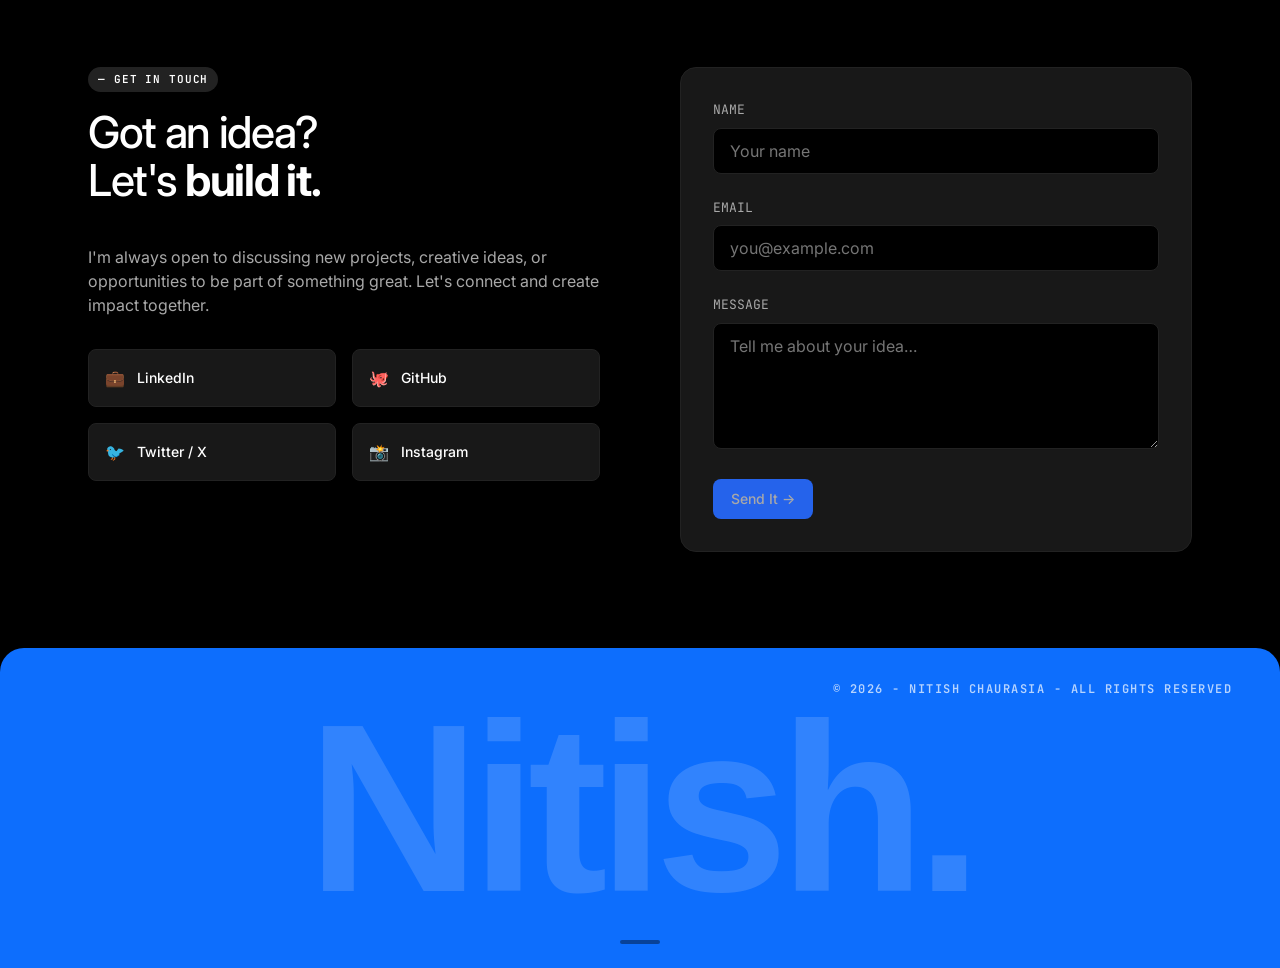
==== commit f7b9e2c5: "Hide hero text on desktop and add view more button for projects" ====
--- a/index.html
+++ b/index.html
@@ -249,9 +249,45 @@
           </div>
         </div>
 
-        <a href="https://youtube.com/shorts/SIkMo7rrsq8?si=UxaiTwMe-FX1RHts" target="_blank" rel="noopener noreferrer" class="project-card" data-category="app saas" style="text-decoration:none;color:inherit">
+        <div class="project-card featured" data-category="saas">
           <div class="project-header">
             <span class="project-num">03</span>
+            <span class="project-cat">SaaS</span>
+          </div>
+          <h3 class="project-title">QwikINK</h3>
+          <p class="project-desc">Online printing SaaS — upload designs, configure print specs, get instant quotes, place bulk orders, and track production status in real time.</p>
+          <div class="project-tags">
+            <span>Next.js</span><span>Stripe</span><span>Supabase</span><span>React</span><span>Node.js</span>
+          </div>
+        </div>
+
+        <div class="project-card" data-category="web">
+          <div class="project-header">
+            <span class="project-num">04</span>
+            <span class="project-cat">Prototype · UI/UX</span>
+          </div>
+          <h3 class="project-title">Canopix</h3>
+          <p class="project-desc">A high-fidelity prototype exploring a next-gen visual collaboration tool — clean design system, interactive flows, and component-level detail.</p>
+          <div class="project-tags">
+            <span>Figma</span><span>Prototyping</span><span>Design System</span><span>UI/UX</span>
+          </div>
+        </div>
+
+        <a href="https://myfirstvote-232849483431.asia-south1.run.app/" target="_blank" rel="noopener noreferrer" class="project-card featured" data-category="web" style="text-decoration:none;color:inherit">
+          <div class="project-header">
+            <span class="project-num">05</span>
+            <span class="project-cat">Web</span>
+          </div>
+          <h3 class="project-title">My First Vote</h3>
+          <p class="project-desc">A social civic education awareness project. Try it out to take an ethical voting pledge and generate a personalized certificate.</p>
+          <div class="project-tags">
+            <span>Web</span><span>Cloud Run</span><span>Docker</span>
+          </div>
+        </a>
+
+        <a href="https://youtube.com/shorts/SIkMo7rrsq8?si=UxaiTwMe-FX1RHts" target="_blank" rel="noopener noreferrer" class="project-card hidden-initial" data-category="app saas" style="text-decoration:none;color:inherit">
+          <div class="project-header">
+            <span class="project-num">06</span>
             <span class="project-cat">App · SaaS</span>
           </div>
           <h3 class="project-title">FrictionlessFocus</h3>
@@ -261,9 +297,9 @@
           </div>
         </a>
 
-        <div class="project-card" data-category="web">
-          <div class="project-header">
-            <span class="project-num">04</span>
+        <div class="project-card hidden-initial" data-category="web">
+          <div class="project-header">
+            <span class="project-num">07</span>
             <span class="project-cat">Web</span>
           </div>
           <h3 class="project-title">Towing Business Website</h3>
@@ -271,11 +307,11 @@
           <div class="project-tags">
             <span>Next.js</span><span>Tailwind</span><span>Google Maps API</span><span>Vercel</span>
           </div>
-        </div>
-
-        <div class="project-card" data-category="app">
-          <div class="project-header">
-            <span class="project-num">05</span>
+        </a>
+
+        <div class="project-card hidden-initial" data-category="app">
+          <div class="project-header">
+            <span class="project-num">08</span>
             <span class="project-cat">App</span>
           </div>
           <h3 class="project-title">FlexiTrack</h3>
@@ -283,11 +319,11 @@
           <div class="project-tags">
             <span>React Native</span><span>Supabase</span><span>OpenAI</span><span>Charts.js</span><span>Expo</span>
           </div>
-        </div>
-
-        <a href="https://youtu.be/QVcxQ0grZYE?si=jhWY3CP8BDTCwjVS" target="_blank" rel="noopener noreferrer" class="project-card featured" data-category="app ai" style="text-decoration:none;color:inherit">
-          <div class="project-header">
-            <span class="project-num">06</span>
+        </a>
+
+        <a href="https://youtu.be/QVcxQ0grZYE?si=jhWY3CP8BDTCwjVS" target="_blank" rel="noopener noreferrer" class="project-card featured hidden-initial" data-category="app ai" style="text-decoration:none;color:inherit">
+          <div class="project-header">
+            <span class="project-num">09</span>
             <span class="project-cat">App · AI</span>
           </div>
           <h3 class="project-title">CoreCare</h3>
@@ -297,21 +333,9 @@
           </div>
         </a>
 
-        <div class="project-card featured" data-category="saas">
-          <div class="project-header">
-            <span class="project-num">07</span>
-            <span class="project-cat">SaaS</span>
-          </div>
-          <h3 class="project-title">QwikINK</h3>
-          <p class="project-desc">Online printing SaaS — upload designs, configure print specs, get instant quotes, place bulk orders, and track production status in real time.</p>
-          <div class="project-tags">
-            <span>Next.js</span><span>Stripe</span><span>Supabase</span><span>React</span><span>Node.js</span>
-          </div>
-        </div>
-
-        <div class="project-card" data-category="saas">
-          <div class="project-header">
-            <span class="project-num">08</span>
+        <div class="project-card hidden-initial" data-category="saas">
+          <div class="project-header">
+            <span class="project-num">10</span>
             <span class="project-cat">SaaS</span>
           </div>
           <h3 class="project-title">ServeLink</h3>
@@ -319,23 +343,11 @@
           <div class="project-tags">
             <span>React</span><span>Node.js</span><span>Socket.io</span><span>PostgreSQL</span><span>Stripe</span>
           </div>
-        </div>
-
-        <div class="project-card" data-category="web">
-          <div class="project-header">
-            <span class="project-num">09</span>
-            <span class="project-cat">Prototype · UI/UX</span>
-          </div>
-          <h3 class="project-title">Canopix</h3>
-          <p class="project-desc">A high-fidelity prototype exploring a next-gen visual collaboration tool — clean design system, interactive flows, and component-level detail.</p>
-          <div class="project-tags">
-            <span>Figma</span><span>Prototyping</span><span>Design System</span><span>UI/UX</span>
-          </div>
-        </div>
-
-        <a href="https://youtu.be/d6bvBKScMc4?si=WfH-M-pTsk5bIt2U" target="_blank" rel="noopener noreferrer" class="project-card featured" data-category="ai app" style="text-decoration:none;color:inherit">
-          <div class="project-header">
-            <span class="project-num">10</span>
+        </a>
+
+        <a href="https://youtu.be/d6bvBKScMc4?si=WfH-M-pTsk5bIt2U" target="_blank" rel="noopener noreferrer" class="project-card featured hidden-initial" data-category="ai app" style="text-decoration:none;color:inherit">
+          <div class="project-header">
+            <span class="project-num">11</span>
             <span class="project-cat">AI · App</span>
           </div>
           <h3 class="project-title">Safe Voyage AI</h3>
@@ -345,9 +357,9 @@
           </div>
         </a>
 
-        <div class="project-card" data-category="app">
-          <div class="project-header">
-            <span class="project-num">11</span>
+        <div class="project-card hidden-initial" data-category="app">
+          <div class="project-header">
+            <span class="project-num">12</span>
             <span class="project-cat">App</span>
           </div>
           <h3 class="project-title">SimpleTask</h3>
@@ -357,18 +369,10 @@
           </div>
         </div>
 
-        <a href="https://myfirstvote-232849483431.asia-south1.run.app/" target="_blank" rel="noopener noreferrer" class="project-card featured" data-category="web" style="text-decoration:none;color:inherit">
-          <div class="project-header">
-            <span class="project-num">12</span>
-            <span class="project-cat">Web</span>
-          </div>
-          <h3 class="project-title">My First Vote</h3>
-          <p class="project-desc">A social civic education awareness project. Try it out to take an ethical voting pledge and generate a personalized certificate.</p>
-          <div class="project-tags">
-            <span>Web</span><span>Cloud Run</span><span>Docker</span>
-          </div>
-        </a>
-
+      </div>
+
+      <div class="view-more-container reveal">
+        <button id="viewMoreBtn" class="btn btn-secondary btn-view-more">View More Projects</button>
       </div>
     </div>
   </section>
--- a/styles.css
+++ b/styles.css
@@ -206,7 +206,7 @@
    ============================================= */
 .hero {
   position: relative;
-  min-height: 100vh;
+  aspect-ratio: 16 / 9;
   display: flex;
   flex-direction: column;
   justify-content: center;
@@ -215,10 +215,11 @@
   padding: 120px 24px;
   overflow: hidden;
   background-color: #000;
-  background-image: url('hero-bg.png');
+  background-image: url('hero-bg.png?v=2');
   background-size: cover;
-  background-position: center bottom;
+  background-position: center center;
   background-repeat: no-repeat;
+  background-attachment: scroll;
 }
 
 /* Ensure overlay gradient so text remains readable over the image */
@@ -229,7 +230,7 @@
   left: 0;
   width: 100%;
   height: 100%;
-  background: radial-gradient(circle at center, rgba(0,0,0,0.1) 0%, rgba(0,0,0,0.8) 100%);
+  background: rgba(0, 0, 0, 0.5); /* Flat semi-transparent overlay is safer for mobile */
   z-index: 1;
 }
 
@@ -633,6 +634,13 @@
 .footer-copy { font-family: var(--font-family-sans); font-size: 13px; color: var(--color-muted); margin-top: 24px; }
 
 /* Responsive Adjustments */
+.hidden-initial { display: none !important; }
+.view-more-container { text-align: center; margin-top: 48px; }
+
+@media (min-width: 769px) {
+  .hero-content { display: none; }
+}
+
 @media (max-width: 1024px) {
   .hero-heading { font-size: 56px; }
   .about-grid, .contact-grid { grid-template-columns: 1fr; gap: 40px; }
@@ -650,6 +658,11 @@
   .services-grid, .projects-grid, .beyond-grid { grid-template-columns: 1fr; }
   .container { padding: 0 24px; }
   .social-links { grid-template-columns: 1fr; }
+  .hero {
+    aspect-ratio: auto;
+    min-height: 100vh;
+    background-image: url('hero.png');
+  }
 }
 
 /* --- New Footer Styles --- */
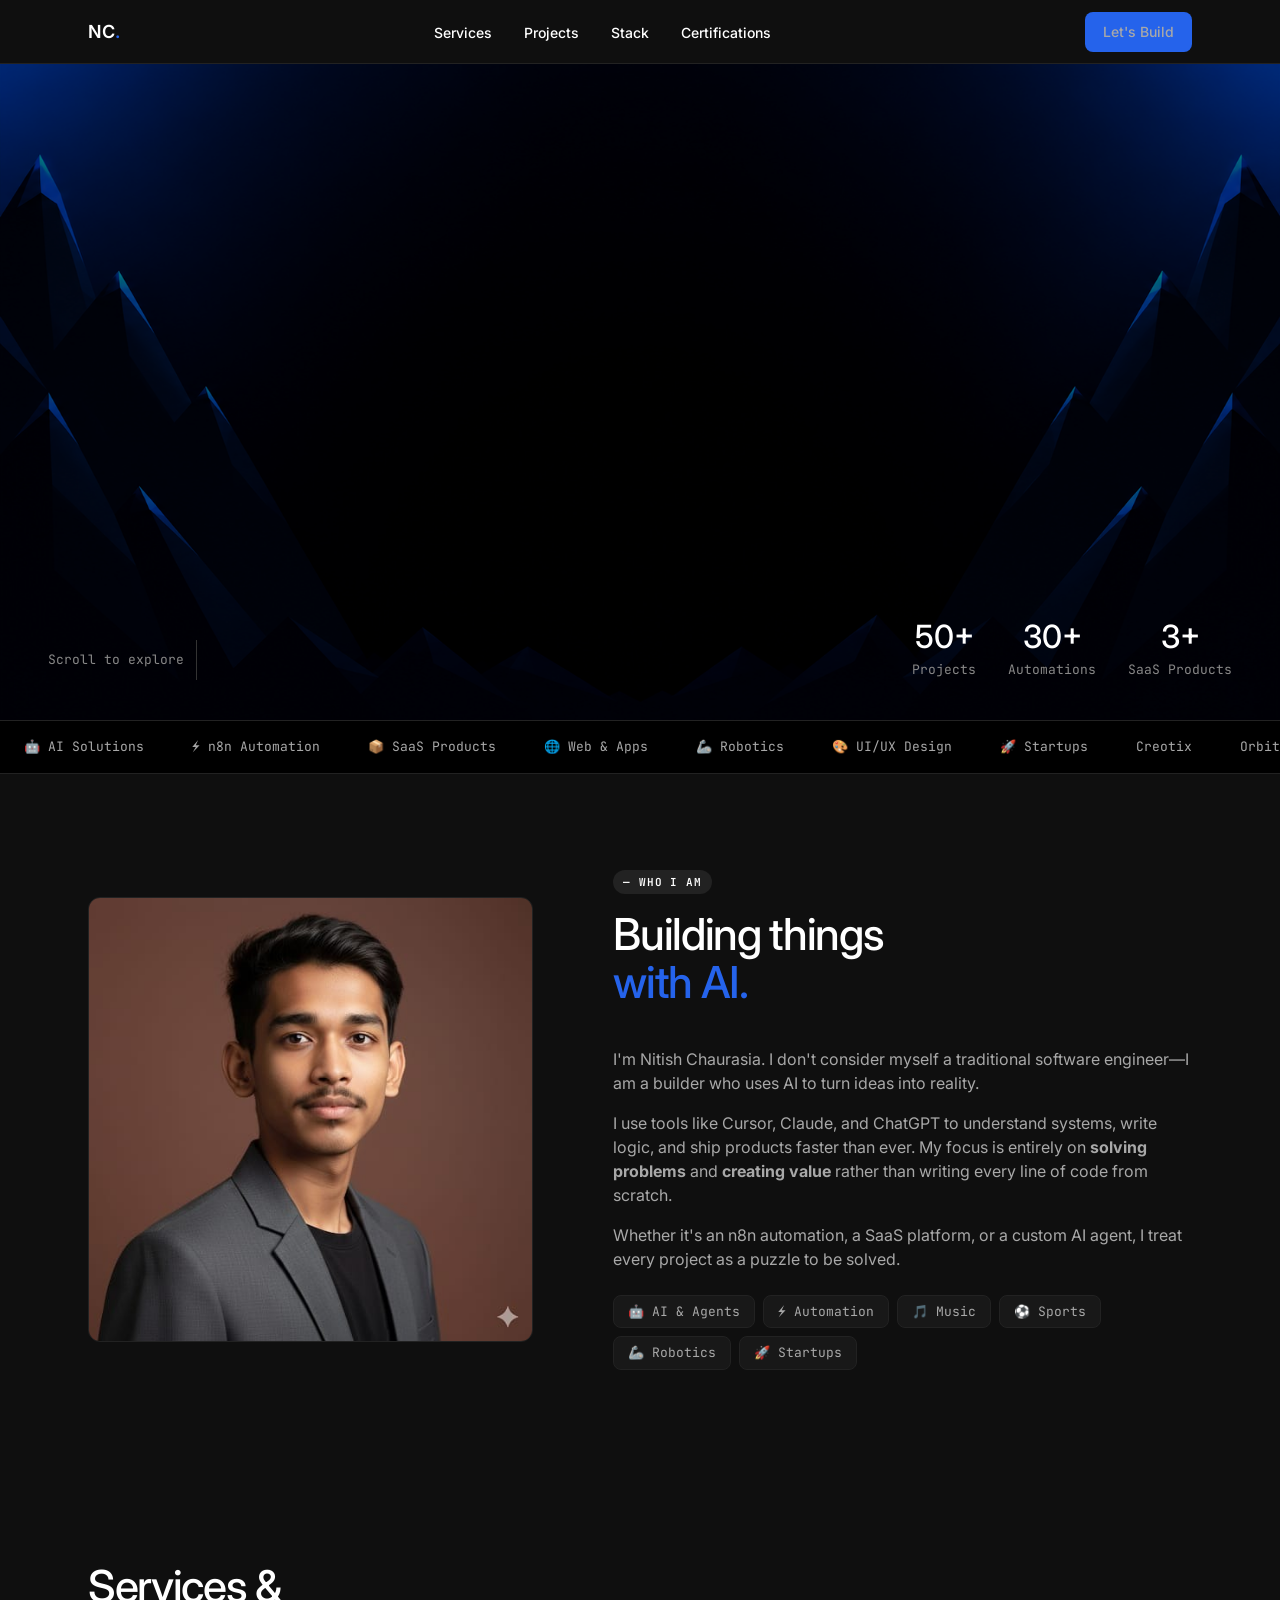
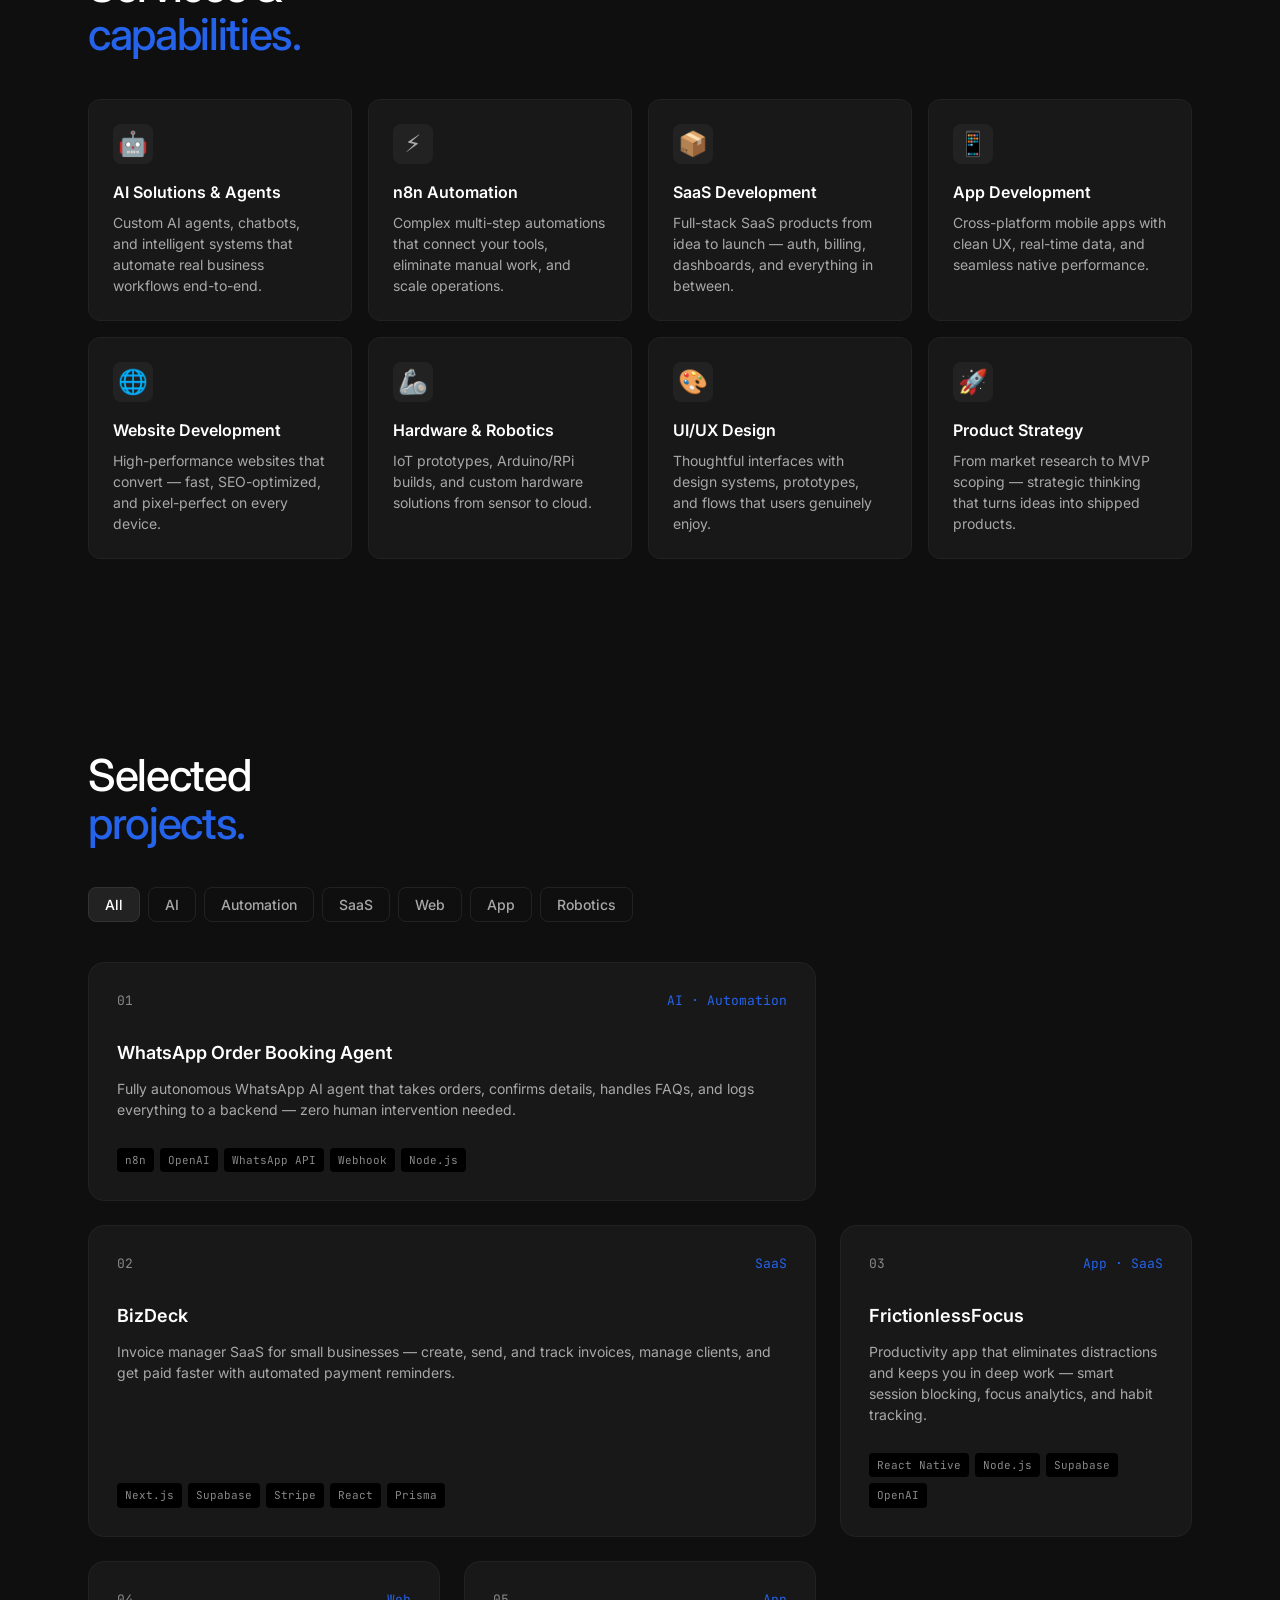
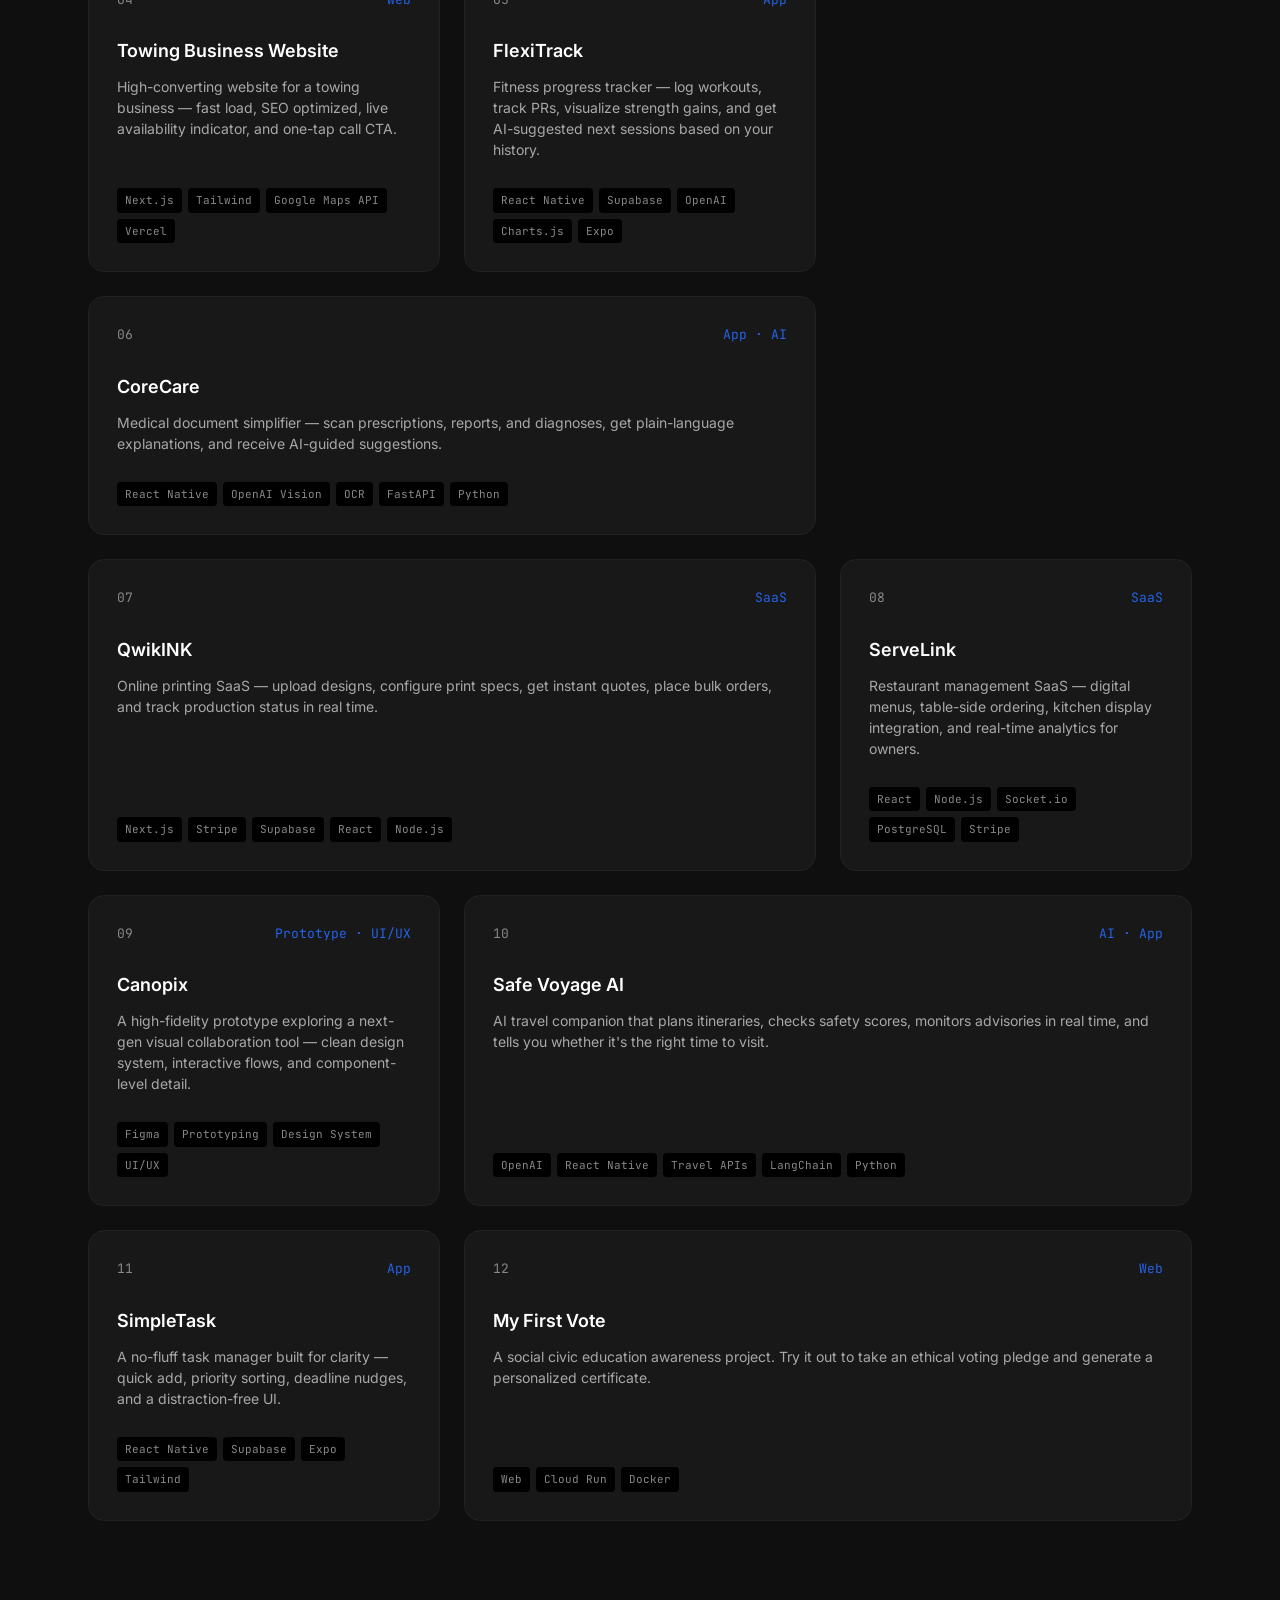
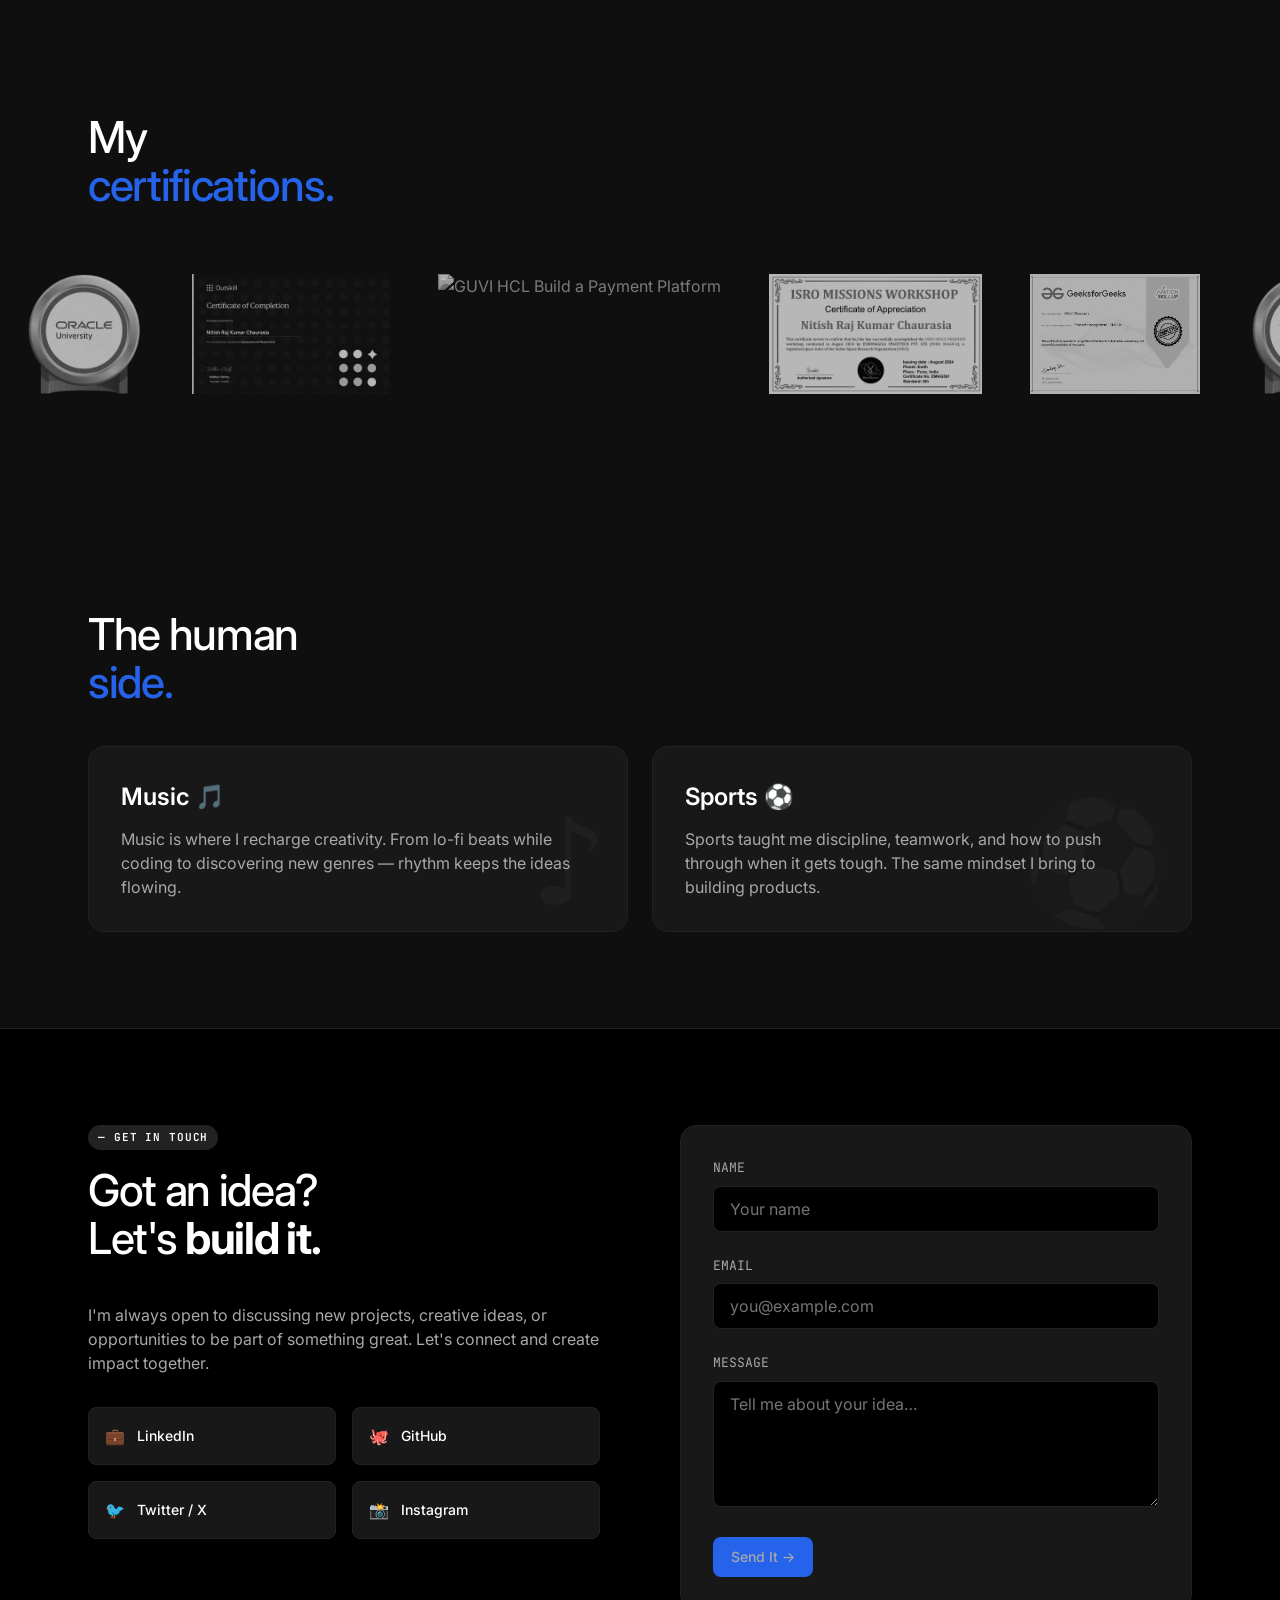
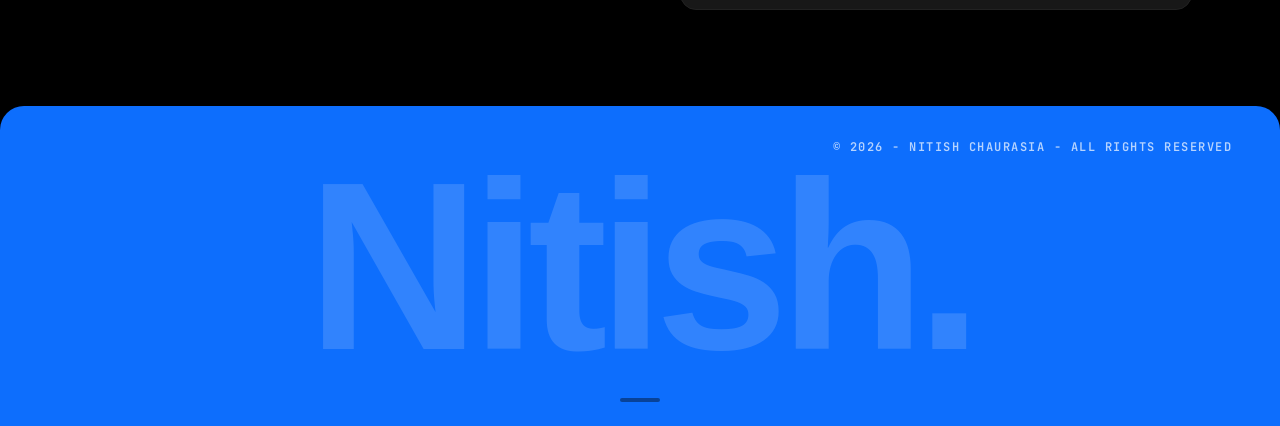
==== commit 6865290e: "Revert project section change" ====
--- a/index.html
+++ b/index.html
@@ -249,9 +249,57 @@
           </div>
         </div>
 
+        <a href="https://youtube.com/shorts/SIkMo7rrsq8?si=UxaiTwMe-FX1RHts" target="_blank" rel="noopener noreferrer" class="project-card" data-category="app saas" style="text-decoration:none;color:inherit">
+          <div class="project-header">
+            <span class="project-num">03</span>
+            <span class="project-cat">App · SaaS</span>
+          </div>
+          <h3 class="project-title">FrictionlessFocus</h3>
+          <p class="project-desc">Productivity app that eliminates distractions and keeps you in deep work — smart session blocking, focus analytics, and habit tracking.</p>
+          <div class="project-tags">
+            <span>React Native</span><span>Node.js</span><span>Supabase</span><span>OpenAI</span>
+          </div>
+        </a>
+
+        <div class="project-card" data-category="web">
+          <div class="project-header">
+            <span class="project-num">04</span>
+            <span class="project-cat">Web</span>
+          </div>
+          <h3 class="project-title">Towing Business Website</h3>
+          <p class="project-desc">High-converting website for a towing business — fast load, SEO optimized, live availability indicator, and one-tap call CTA.</p>
+          <div class="project-tags">
+            <span>Next.js</span><span>Tailwind</span><span>Google Maps API</span><span>Vercel</span>
+          </div>
+        </div>
+
+        <div class="project-card" data-category="app">
+          <div class="project-header">
+            <span class="project-num">05</span>
+            <span class="project-cat">App</span>
+          </div>
+          <h3 class="project-title">FlexiTrack</h3>
+          <p class="project-desc">Fitness progress tracker — log workouts, track PRs, visualize strength gains, and get AI-suggested next sessions based on your history.</p>
+          <div class="project-tags">
+            <span>React Native</span><span>Supabase</span><span>OpenAI</span><span>Charts.js</span><span>Expo</span>
+          </div>
+        </div>
+
+        <a href="https://youtu.be/QVcxQ0grZYE?si=jhWY3CP8BDTCwjVS" target="_blank" rel="noopener noreferrer" class="project-card featured" data-category="app ai" style="text-decoration:none;color:inherit">
+          <div class="project-header">
+            <span class="project-num">06</span>
+            <span class="project-cat">App · AI</span>
+          </div>
+          <h3 class="project-title">CoreCare</h3>
+          <p class="project-desc">Medical document simplifier — scan prescriptions, reports, and diagnoses, get plain-language explanations, and receive AI-guided suggestions.</p>
+          <div class="project-tags">
+            <span>React Native</span><span>OpenAI Vision</span><span>OCR</span><span>FastAPI</span><span>Python</span>
+          </div>
+        </a>
+
         <div class="project-card featured" data-category="saas">
           <div class="project-header">
-            <span class="project-num">03</span>
+            <span class="project-num">07</span>
             <span class="project-cat">SaaS</span>
           </div>
           <h3 class="project-title">QwikINK</h3>
@@ -261,9 +309,21 @@
           </div>
         </div>
 
+        <div class="project-card" data-category="saas">
+          <div class="project-header">
+            <span class="project-num">08</span>
+            <span class="project-cat">SaaS</span>
+          </div>
+          <h3 class="project-title">ServeLink</h3>
+          <p class="project-desc">Restaurant management SaaS — digital menus, table-side ordering, kitchen display integration, and real-time analytics for owners.</p>
+          <div class="project-tags">
+            <span>React</span><span>Node.js</span><span>Socket.io</span><span>PostgreSQL</span><span>Stripe</span>
+          </div>
+        </div>
+
         <div class="project-card" data-category="web">
           <div class="project-header">
-            <span class="project-num">04</span>
+            <span class="project-num">09</span>
             <span class="project-cat">Prototype · UI/UX</span>
           </div>
           <h3 class="project-title">Canopix</h3>
@@ -273,9 +333,33 @@
           </div>
         </div>
 
+        <a href="https://youtu.be/d6bvBKScMc4?si=WfH-M-pTsk5bIt2U" target="_blank" rel="noopener noreferrer" class="project-card featured" data-category="ai app" style="text-decoration:none;color:inherit">
+          <div class="project-header">
+            <span class="project-num">10</span>
+            <span class="project-cat">AI · App</span>
+          </div>
+          <h3 class="project-title">Safe Voyage AI</h3>
+          <p class="project-desc">AI travel companion that plans itineraries, checks safety scores, monitors advisories in real time, and tells you whether it's the right time to visit.</p>
+          <div class="project-tags">
+            <span>OpenAI</span><span>React Native</span><span>Travel APIs</span><span>LangChain</span><span>Python</span>
+          </div>
+        </a>
+
+        <div class="project-card" data-category="app">
+          <div class="project-header">
+            <span class="project-num">11</span>
+            <span class="project-cat">App</span>
+          </div>
+          <h3 class="project-title">SimpleTask</h3>
+          <p class="project-desc">A no-fluff task manager built for clarity — quick add, priority sorting, deadline nudges, and a distraction-free UI.</p>
+          <div class="project-tags">
+            <span>React Native</span><span>Supabase</span><span>Expo</span><span>Tailwind</span>
+          </div>
+        </div>
+
         <a href="https://myfirstvote-232849483431.asia-south1.run.app/" target="_blank" rel="noopener noreferrer" class="project-card featured" data-category="web" style="text-decoration:none;color:inherit">
           <div class="project-header">
-            <span class="project-num">05</span>
+            <span class="project-num">12</span>
             <span class="project-cat">Web</span>
           </div>
           <h3 class="project-title">My First Vote</h3>
@@ -285,94 +369,6 @@
           </div>
         </a>
 
-        <a href="https://youtube.com/shorts/SIkMo7rrsq8?si=UxaiTwMe-FX1RHts" target="_blank" rel="noopener noreferrer" class="project-card hidden-initial" data-category="app saas" style="text-decoration:none;color:inherit">
-          <div class="project-header">
-            <span class="project-num">06</span>
-            <span class="project-cat">App · SaaS</span>
-          </div>
-          <h3 class="project-title">FrictionlessFocus</h3>
-          <p class="project-desc">Productivity app that eliminates distractions and keeps you in deep work — smart session blocking, focus analytics, and habit tracking.</p>
-          <div class="project-tags">
-            <span>React Native</span><span>Node.js</span><span>Supabase</span><span>OpenAI</span>
-          </div>
-        </a>
-
-        <div class="project-card hidden-initial" data-category="web">
-          <div class="project-header">
-            <span class="project-num">07</span>
-            <span class="project-cat">Web</span>
-          </div>
-          <h3 class="project-title">Towing Business Website</h3>
-          <p class="project-desc">High-converting website for a towing business — fast load, SEO optimized, live availability indicator, and one-tap call CTA.</p>
-          <div class="project-tags">
-            <span>Next.js</span><span>Tailwind</span><span>Google Maps API</span><span>Vercel</span>
-          </div>
-        </a>
-
-        <div class="project-card hidden-initial" data-category="app">
-          <div class="project-header">
-            <span class="project-num">08</span>
-            <span class="project-cat">App</span>
-          </div>
-          <h3 class="project-title">FlexiTrack</h3>
-          <p class="project-desc">Fitness progress tracker — log workouts, track PRs, visualize strength gains, and get AI-suggested next sessions based on your history.</p>
-          <div class="project-tags">
-            <span>React Native</span><span>Supabase</span><span>OpenAI</span><span>Charts.js</span><span>Expo</span>
-          </div>
-        </a>
-
-        <a href="https://youtu.be/QVcxQ0grZYE?si=jhWY3CP8BDTCwjVS" target="_blank" rel="noopener noreferrer" class="project-card featured hidden-initial" data-category="app ai" style="text-decoration:none;color:inherit">
-          <div class="project-header">
-            <span class="project-num">09</span>
-            <span class="project-cat">App · AI</span>
-          </div>
-          <h3 class="project-title">CoreCare</h3>
-          <p class="project-desc">Medical document simplifier — scan prescriptions, reports, and diagnoses, get plain-language explanations, and receive AI-guided suggestions.</p>
-          <div class="project-tags">
-            <span>React Native</span><span>OpenAI Vision</span><span>OCR</span><span>FastAPI</span><span>Python</span>
-          </div>
-        </a>
-
-        <div class="project-card hidden-initial" data-category="saas">
-          <div class="project-header">
-            <span class="project-num">10</span>
-            <span class="project-cat">SaaS</span>
-          </div>
-          <h3 class="project-title">ServeLink</h3>
-          <p class="project-desc">Restaurant management SaaS — digital menus, table-side ordering, kitchen display integration, and real-time analytics for owners.</p>
-          <div class="project-tags">
-            <span>React</span><span>Node.js</span><span>Socket.io</span><span>PostgreSQL</span><span>Stripe</span>
-          </div>
-        </a>
-
-        <a href="https://youtu.be/d6bvBKScMc4?si=WfH-M-pTsk5bIt2U" target="_blank" rel="noopener noreferrer" class="project-card featured hidden-initial" data-category="ai app" style="text-decoration:none;color:inherit">
-          <div class="project-header">
-            <span class="project-num">11</span>
-            <span class="project-cat">AI · App</span>
-          </div>
-          <h3 class="project-title">Safe Voyage AI</h3>
-          <p class="project-desc">AI travel companion that plans itineraries, checks safety scores, monitors advisories in real time, and tells you whether it's the right time to visit.</p>
-          <div class="project-tags">
-            <span>OpenAI</span><span>React Native</span><span>Travel APIs</span><span>LangChain</span><span>Python</span>
-          </div>
-        </a>
-
-        <div class="project-card hidden-initial" data-category="app">
-          <div class="project-header">
-            <span class="project-num">12</span>
-            <span class="project-cat">App</span>
-          </div>
-          <h3 class="project-title">SimpleTask</h3>
-          <p class="project-desc">A no-fluff task manager built for clarity — quick add, priority sorting, deadline nudges, and a distraction-free UI.</p>
-          <div class="project-tags">
-            <span>React Native</span><span>Supabase</span><span>Expo</span><span>Tailwind</span>
-          </div>
-        </div>
-
-      </div>
-
-      <div class="view-more-container reveal">
-        <button id="viewMoreBtn" class="btn btn-secondary btn-view-more">View More Projects</button>
       </div>
     </div>
   </section>
--- a/styles.css
+++ b/styles.css
@@ -634,9 +634,6 @@
 .footer-copy { font-family: var(--font-family-sans); font-size: 13px; color: var(--color-muted); margin-top: 24px; }
 
 /* Responsive Adjustments */
-.hidden-initial { display: none !important; }
-.view-more-container { text-align: center; margin-top: 48px; }
-
 @media (min-width: 769px) {
   .hero-content { display: none; }
 }
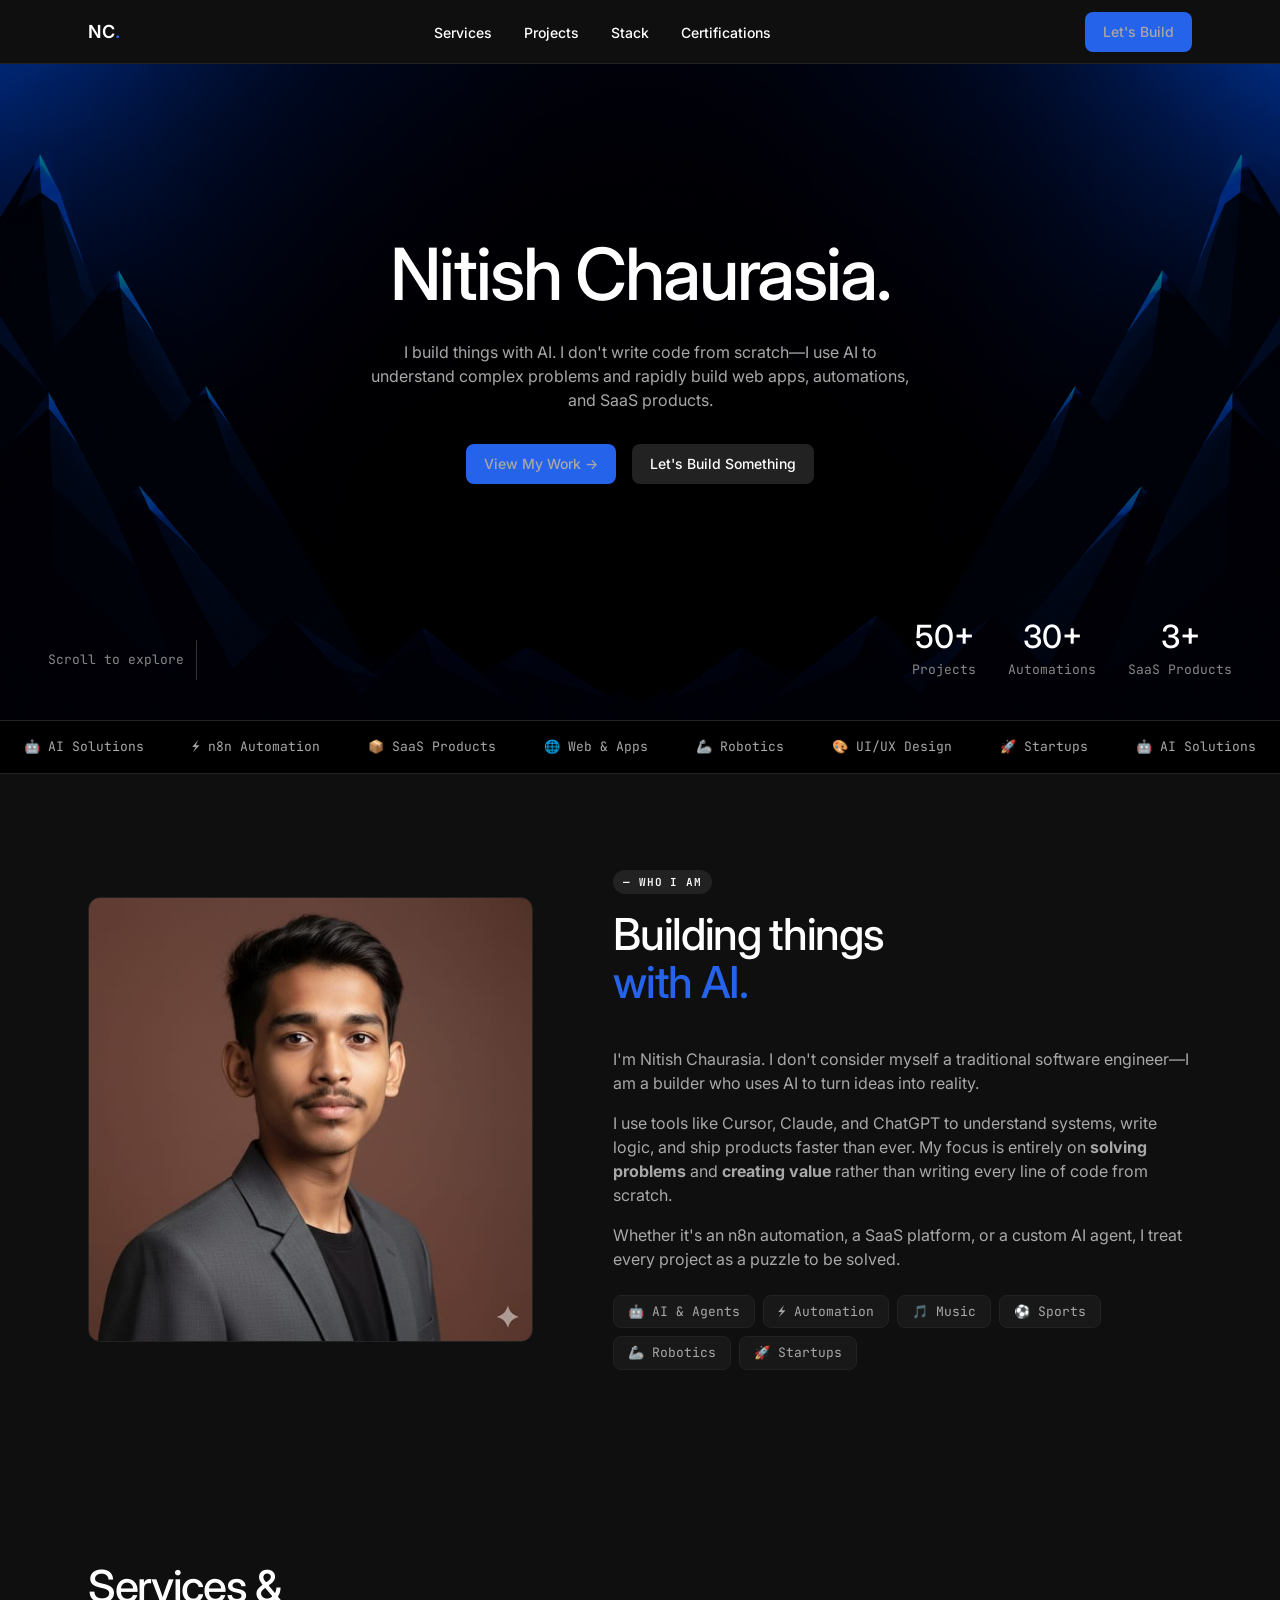
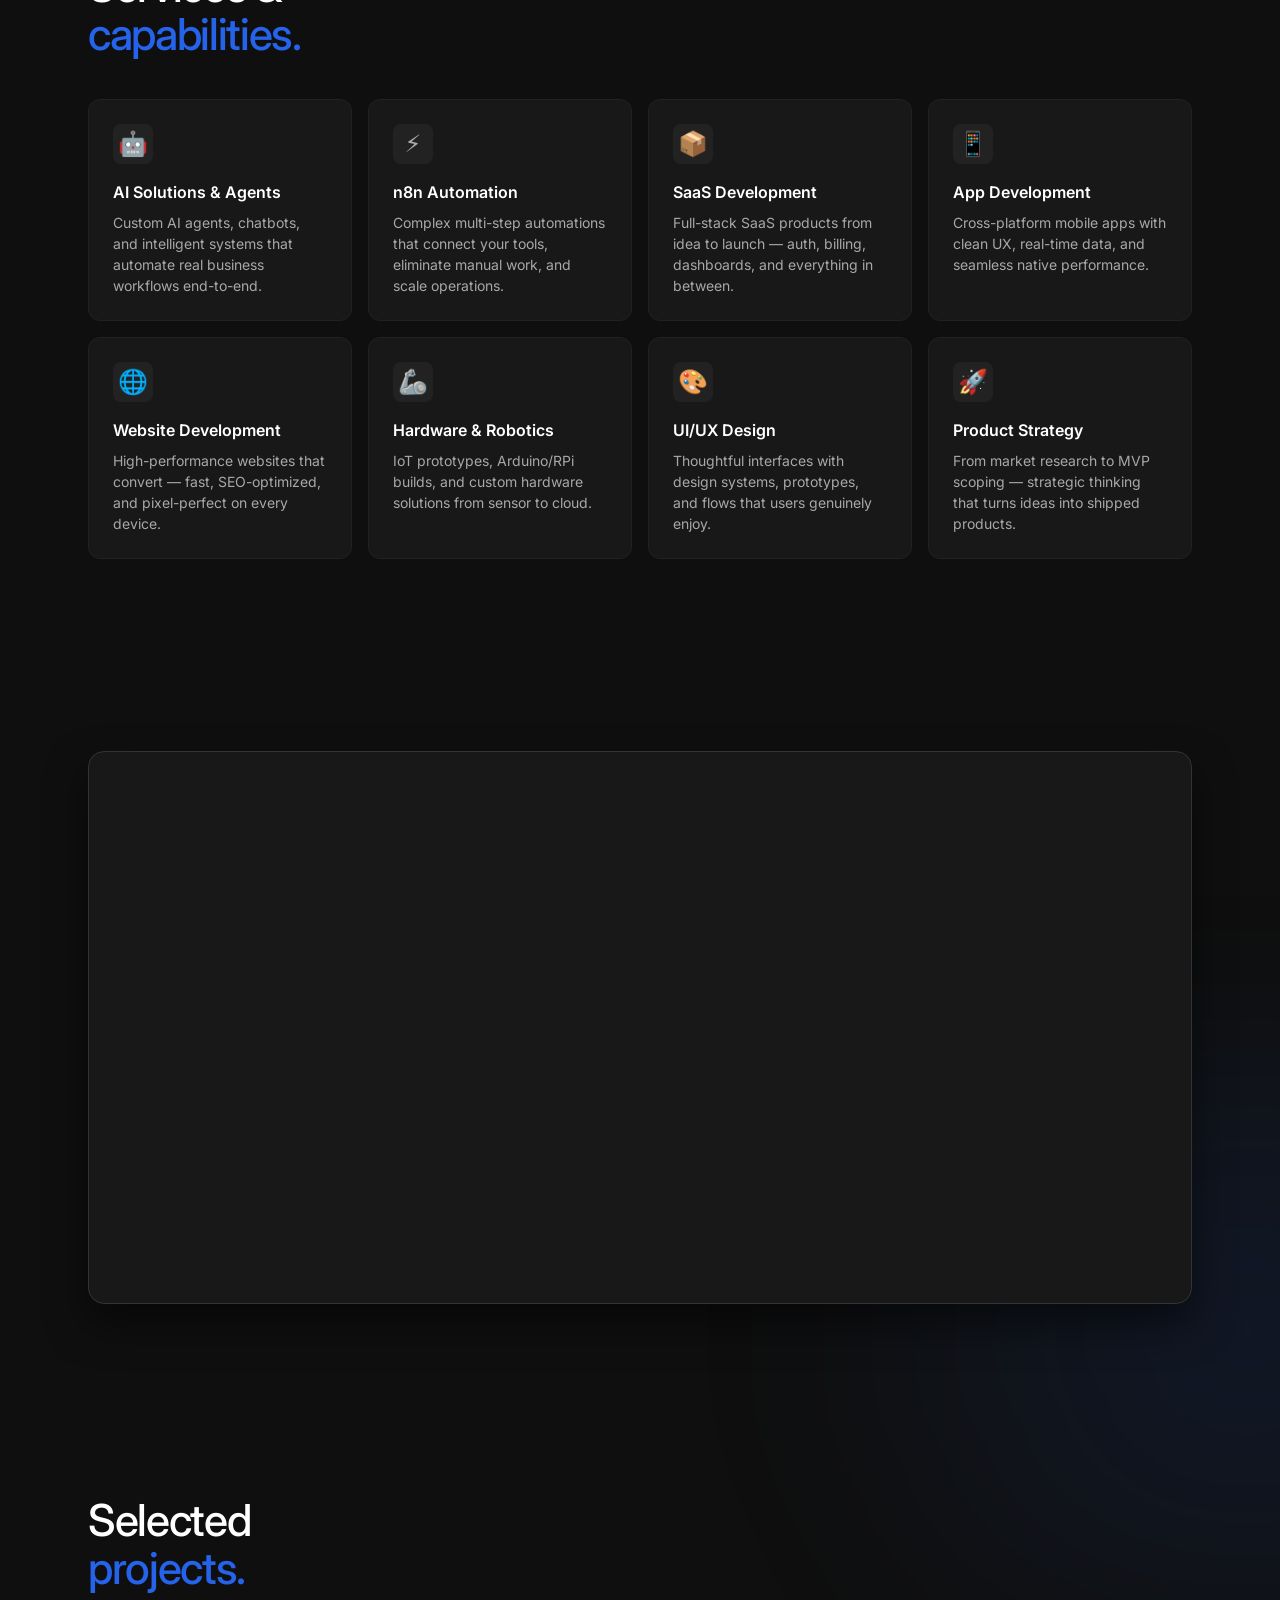
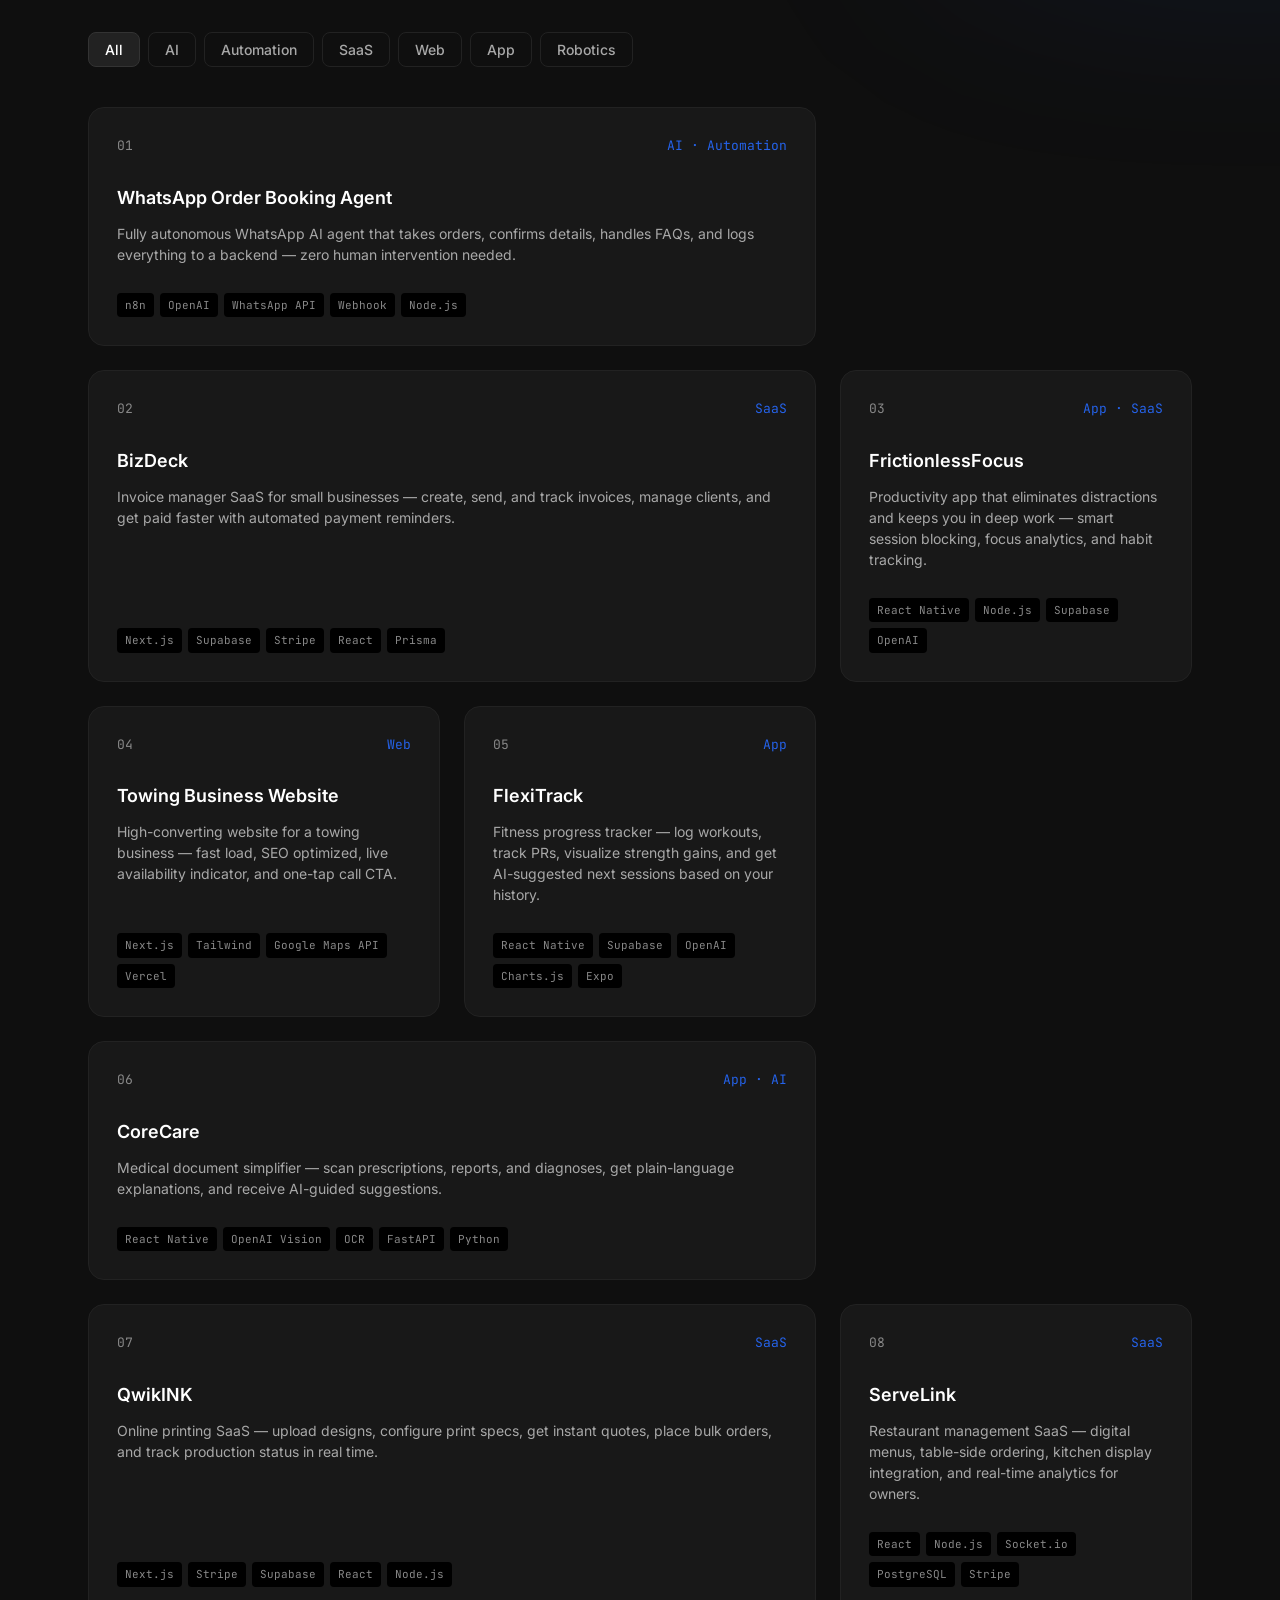
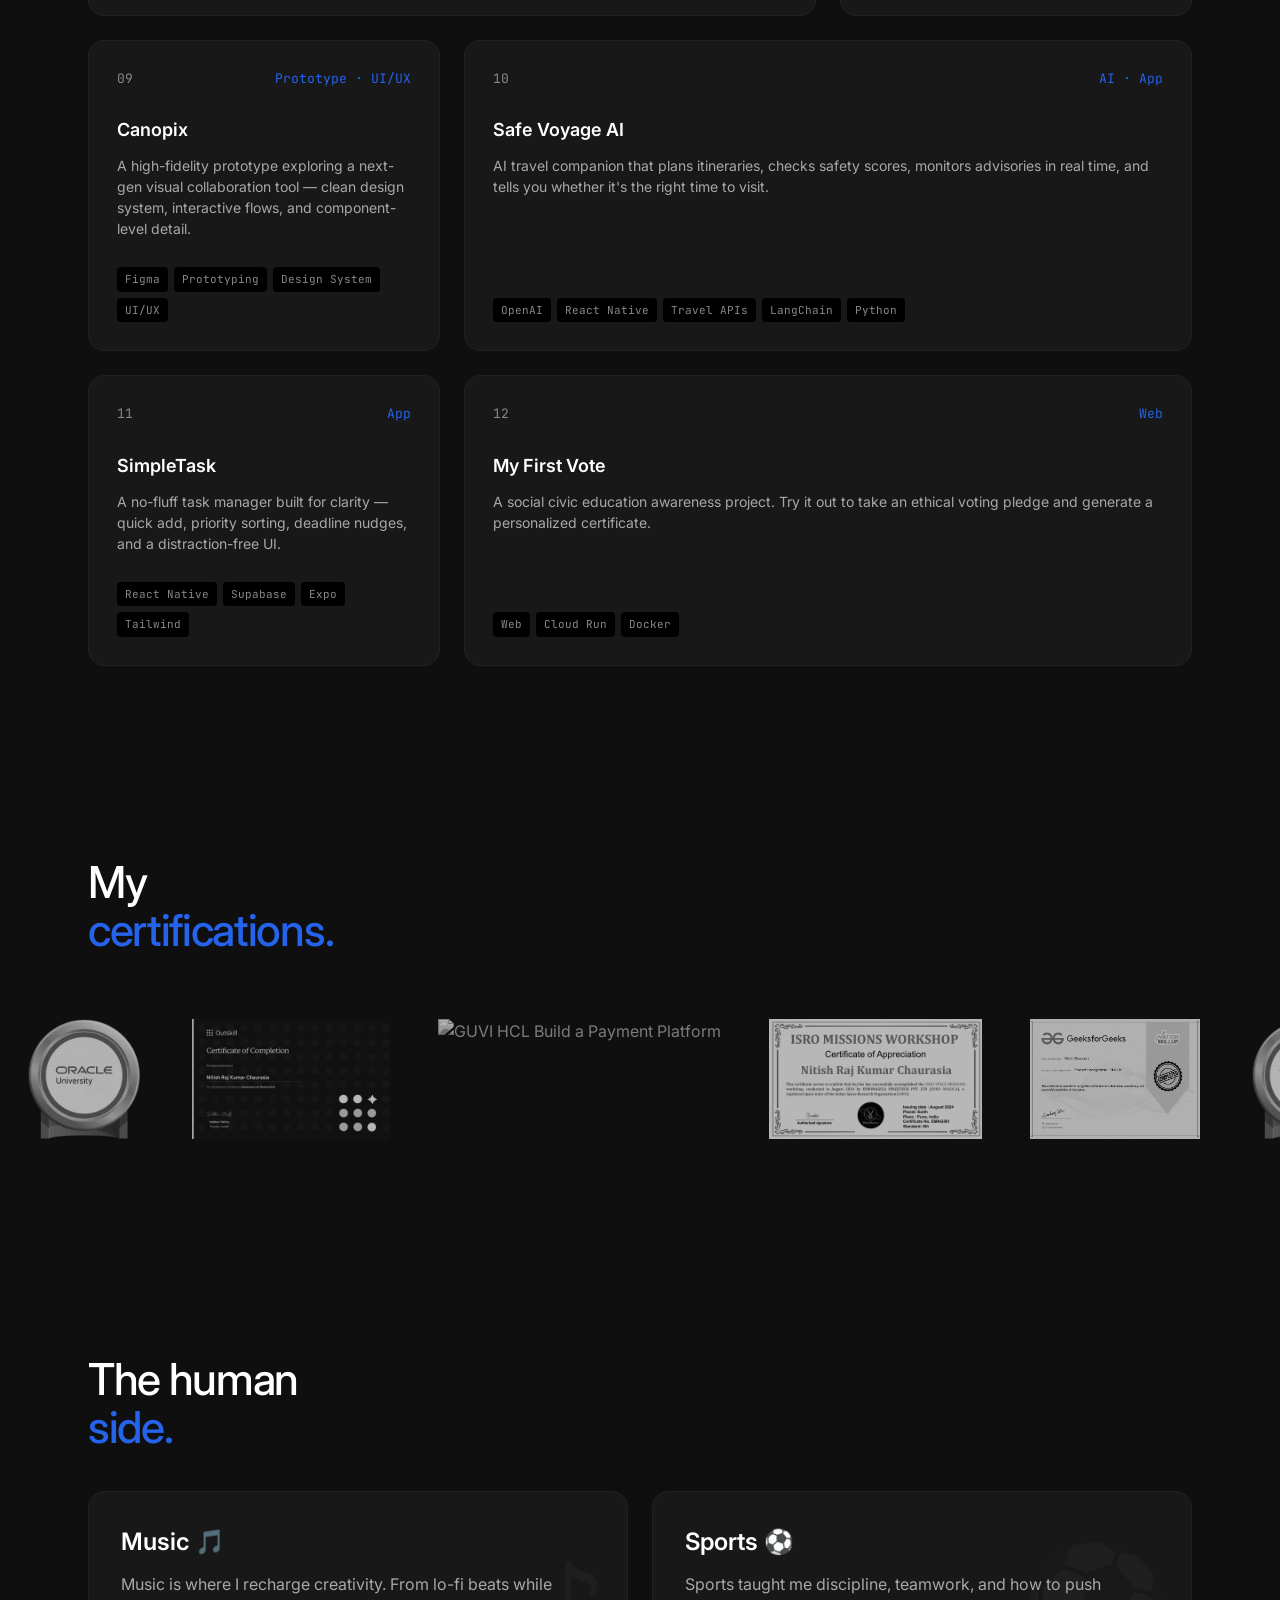
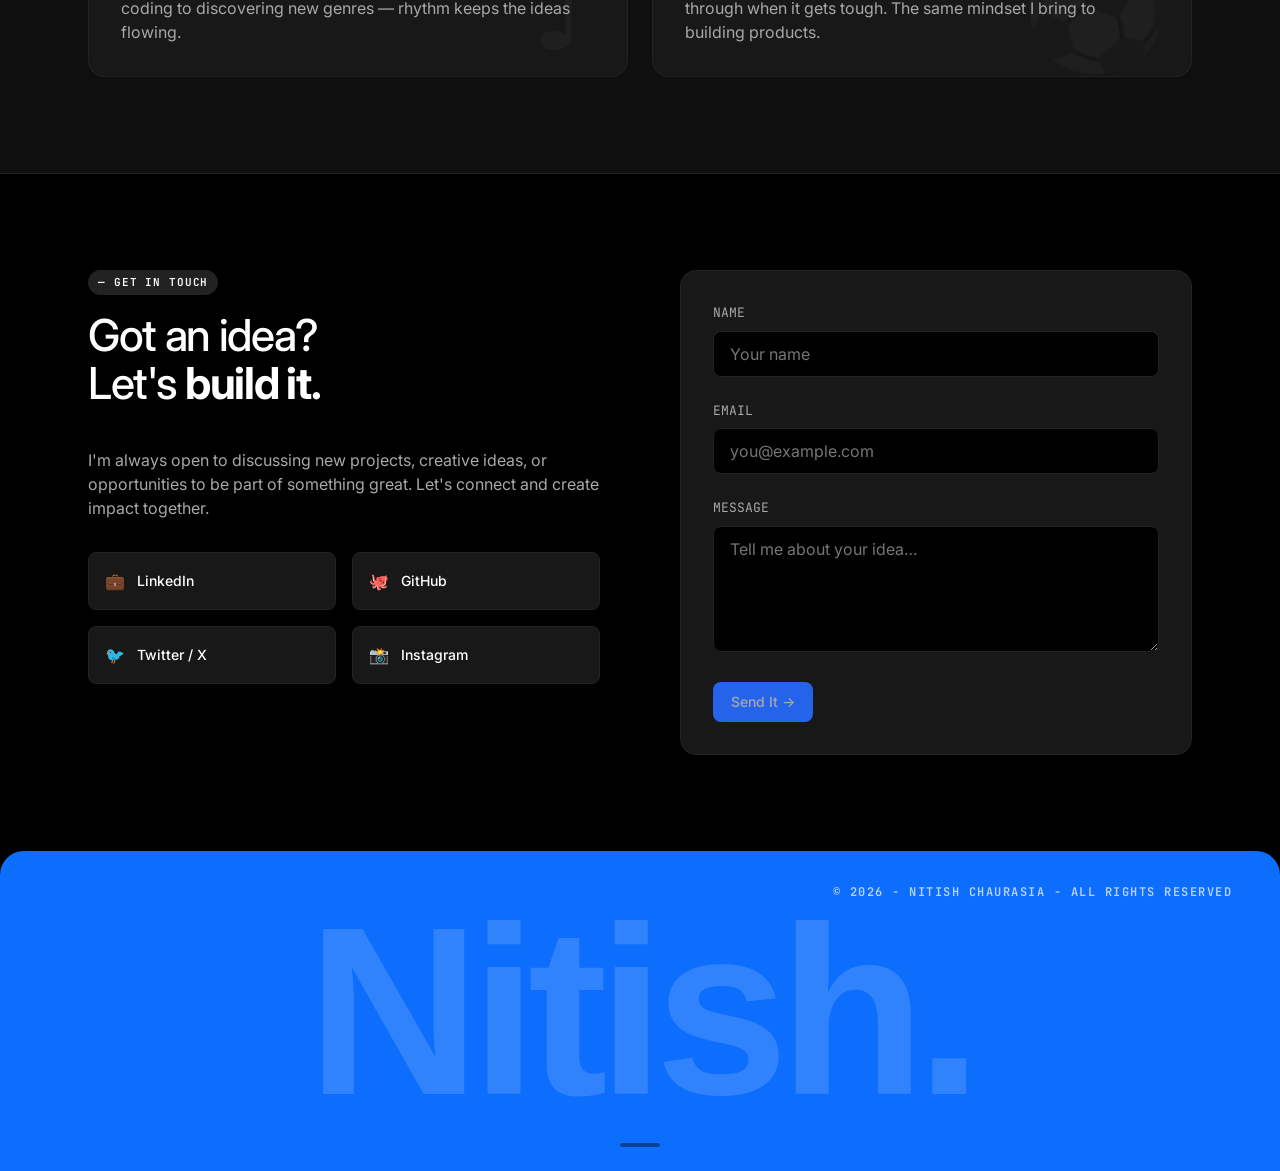
==== commit 23c7ba41: "feat: add graphic-only showcase video loop and fix reorganized asset links" ====
--- a/index.html
+++ b/index.html
@@ -1,16 +1,21 @@
 <!DOCTYPE html>
 <html lang="en">
+
 <head>
   <meta charset="UTF-8" />
   <meta name="viewport" content="width=device-width, initial-scale=1.0" />
   <title>Nitish Chaurasia — AI Generalist & Entrepreneur</title>
-  <meta name="description" content="Nitish Chaurasia — AI Generalist, Automation Architect, SaaS Builder, and Entrepreneur. Creator of the My First Vote civic awareness project and other intelligent products." />
-  <meta name="keywords" content="AI, Automation, SaaS, Entrepreneur, Portfolio, Nitish Chaurasia, My First Vote, Civic Education, Civic Tech, Social Project" />
+  <meta name="description"
+    content="Nitish Chaurasia — AI Generalist, Automation Architect, SaaS Builder, and Entrepreneur. Creator of the My First Vote civic awareness project and other intelligent products." />
+  <meta name="keywords"
+    content="AI, Automation, SaaS, Entrepreneur, Portfolio, Nitish Chaurasia, My First Vote, Civic Education, Civic Tech, Social Project" />
   <meta name="google-site-verification" content="bIpEa4KnNlemY5Z7_i2mkHX-40NJD6ccfAsCMZgHOPk" />
   <link rel="preconnect" href="https://fonts.googleapis.com" />
   <link rel="preconnect" href="https://fonts.gstatic.com" crossorigin />
-  <link href="https://fonts.googleapis.com/css2?family=Inter:wght@400;500;600&family=JetBrains+Mono:wght@400&display=swap" rel="stylesheet" />
-  <link rel="stylesheet" href="styles.css" />
+  <link
+    href="https://fonts.googleapis.com/css2?family=Inter:wght@400;500;600&family=JetBrains+Mono:wght@400&display=swap"
+    rel="stylesheet" />
+  <link rel="stylesheet" href="assets/css/styles.css" />
   <script type="application/ld+json">
   {
     "@context": "https://schema.org",
@@ -39,6 +44,7 @@
   }
   </script>
 </head>
+
 <body>
   <!-- Custom Cursor Removed -->
 
@@ -70,7 +76,8 @@
       </h1>
 
       <div class="hero-desc anim-fade-up" style="--delay:0.9s">
-        <p>I build things with AI. I don't write code from scratch—I use AI to understand complex problems and rapidly build web apps, automations, and SaaS products.</p>
+        <p>I build things with AI. I don't write code from scratch—I use AI to understand complex problems and rapidly
+          build web apps, automations, and SaaS products.</p>
       </div>
 
       <div class="hero-ctas anim-fade-up" style="--delay:1.1s">
@@ -113,8 +120,6 @@
         <span>🦾 Robotics</span>
         <span>🎨 UI/UX Design</span>
         <span>🚀 Startups</span>
-        <span>Creotix</span>
-        <span>Orbit AI</span>
       </div>
       <div class="marquee-content" aria-hidden="true">
         <span>🤖 AI Solutions</span>
@@ -135,7 +140,7 @@
     <div class="container about-grid">
       <div class="about-photo reveal">
         <div class="photo-frame">
-          <img src="nitish.jpg" alt="Nitish Chaurasia, AI Builder" loading="lazy" />
+          <img src="assets/images/nitish.jpg" alt="Nitish Chaurasia, AI Builder" loading="lazy" />
           <div class="photo-border-decor"></div>
         </div>
       </div>
@@ -143,9 +148,13 @@
       <div class="about-text reveal">
         <span class="section-label">— Who I Am</span>
         <h2 class="section-heading">Building things<br /><em>with AI.</em></h2>
-        <p>I'm Nitish Chaurasia. I don't consider myself a traditional software engineer—I am a builder who uses AI to turn ideas into reality.</p>
-        <p>I use tools like Cursor, Claude, and ChatGPT to understand systems, write logic, and ship products faster than ever. My focus is entirely on <strong>solving problems</strong> and <strong>creating value</strong> rather than writing every line of code from scratch.</p>
-        <p>Whether it's an n8n automation, a SaaS platform, or a custom AI agent, I treat every project as a puzzle to be solved.</p>
+        <p>I'm Nitish Chaurasia. I don't consider myself a traditional software engineer—I am a builder who uses AI to
+          turn ideas into reality.</p>
+        <p>I use tools like Cursor, Claude, and ChatGPT to understand systems, write logic, and ship products faster
+          than ever. My focus is entirely on <strong>solving problems</strong> and <strong>creating value</strong>
+          rather than writing every line of code from scratch.</p>
+        <p>Whether it's an n8n automation, a SaaS platform, or a custom AI agent, I treat every project as a puzzle to
+          be solved.</p>
 
         <div class="interest-tags">
           <span class="interest-pill">🤖 AI & Agents</span>
@@ -207,6 +216,25 @@
       </div>
     </div>
   </section>
+
+  <!-- Showcase Section -->
+  <section class="showcase section" id="showcase">
+    <div class="container">
+      <div class="showcase-wrapper reveal">
+        <!-- Spotlight Glow Backplate -->
+        <div class="showcase-glow"></div>
+        
+        <!-- Video Container graphic-only -->
+        <div class="showcase-container graphic-only">
+          <video class="showcase-video" autoplay loop muted playsinline preload="auto">
+            <source src="assets/videos/showcase_loop.mp4" type="video/mp4" />
+            Your browser does not support the video tag.
+          </video>
+        </div>
+      </div>
+    </div>
+  </section>
+
 
   <!-- Projects Section -->
   <section class="projects section" id="projects">
@@ -231,7 +259,8 @@
             <span class="project-cat">AI · Automation</span>
           </div>
           <h3 class="project-title">WhatsApp Order Booking Agent</h3>
-          <p class="project-desc">Fully autonomous WhatsApp AI agent that takes orders, confirms details, handles FAQs, and logs everything to a backend — zero human intervention needed.</p>
+          <p class="project-desc">Fully autonomous WhatsApp AI agent that takes orders, confirms details, handles FAQs,
+            and logs everything to a backend — zero human intervention needed.</p>
           <div class="project-tags">
             <span>n8n</span><span>OpenAI</span><span>WhatsApp API</span><span>Webhook</span><span>Node.js</span>
           </div>
@@ -243,19 +272,22 @@
             <span class="project-cat">SaaS</span>
           </div>
           <h3 class="project-title">BizDeck</h3>
-          <p class="project-desc">Invoice manager SaaS for small businesses — create, send, and track invoices, manage clients, and get paid faster with automated payment reminders.</p>
+          <p class="project-desc">Invoice manager SaaS for small businesses — create, send, and track invoices, manage
+            clients, and get paid faster with automated payment reminders.</p>
           <div class="project-tags">
             <span>Next.js</span><span>Supabase</span><span>Stripe</span><span>React</span><span>Prisma</span>
           </div>
         </div>
 
-        <a href="https://youtube.com/shorts/SIkMo7rrsq8?si=UxaiTwMe-FX1RHts" target="_blank" rel="noopener noreferrer" class="project-card" data-category="app saas" style="text-decoration:none;color:inherit">
+        <a href="https://youtube.com/shorts/SIkMo7rrsq8?si=UxaiTwMe-FX1RHts" target="_blank" rel="noopener noreferrer"
+          class="project-card" data-category="app saas" style="text-decoration:none;color:inherit">
           <div class="project-header">
             <span class="project-num">03</span>
             <span class="project-cat">App · SaaS</span>
           </div>
           <h3 class="project-title">FrictionlessFocus</h3>
-          <p class="project-desc">Productivity app that eliminates distractions and keeps you in deep work — smart session blocking, focus analytics, and habit tracking.</p>
+          <p class="project-desc">Productivity app that eliminates distractions and keeps you in deep work — smart
+            session blocking, focus analytics, and habit tracking.</p>
           <div class="project-tags">
             <span>React Native</span><span>Node.js</span><span>Supabase</span><span>OpenAI</span>
           </div>
@@ -267,7 +299,8 @@
             <span class="project-cat">Web</span>
           </div>
           <h3 class="project-title">Towing Business Website</h3>
-          <p class="project-desc">High-converting website for a towing business — fast load, SEO optimized, live availability indicator, and one-tap call CTA.</p>
+          <p class="project-desc">High-converting website for a towing business — fast load, SEO optimized, live
+            availability indicator, and one-tap call CTA.</p>
           <div class="project-tags">
             <span>Next.js</span><span>Tailwind</span><span>Google Maps API</span><span>Vercel</span>
           </div>
@@ -279,19 +312,22 @@
             <span class="project-cat">App</span>
           </div>
           <h3 class="project-title">FlexiTrack</h3>
-          <p class="project-desc">Fitness progress tracker — log workouts, track PRs, visualize strength gains, and get AI-suggested next sessions based on your history.</p>
+          <p class="project-desc">Fitness progress tracker — log workouts, track PRs, visualize strength gains, and get
+            AI-suggested next sessions based on your history.</p>
           <div class="project-tags">
             <span>React Native</span><span>Supabase</span><span>OpenAI</span><span>Charts.js</span><span>Expo</span>
           </div>
         </div>
 
-        <a href="https://youtu.be/QVcxQ0grZYE?si=jhWY3CP8BDTCwjVS" target="_blank" rel="noopener noreferrer" class="project-card featured" data-category="app ai" style="text-decoration:none;color:inherit">
+        <a href="https://youtu.be/QVcxQ0grZYE?si=jhWY3CP8BDTCwjVS" target="_blank" rel="noopener noreferrer"
+          class="project-card featured" data-category="app ai" style="text-decoration:none;color:inherit">
           <div class="project-header">
             <span class="project-num">06</span>
             <span class="project-cat">App · AI</span>
           </div>
           <h3 class="project-title">CoreCare</h3>
-          <p class="project-desc">Medical document simplifier — scan prescriptions, reports, and diagnoses, get plain-language explanations, and receive AI-guided suggestions.</p>
+          <p class="project-desc">Medical document simplifier — scan prescriptions, reports, and diagnoses, get
+            plain-language explanations, and receive AI-guided suggestions.</p>
           <div class="project-tags">
             <span>React Native</span><span>OpenAI Vision</span><span>OCR</span><span>FastAPI</span><span>Python</span>
           </div>
@@ -303,7 +339,8 @@
             <span class="project-cat">SaaS</span>
           </div>
           <h3 class="project-title">QwikINK</h3>
-          <p class="project-desc">Online printing SaaS — upload designs, configure print specs, get instant quotes, place bulk orders, and track production status in real time.</p>
+          <p class="project-desc">Online printing SaaS — upload designs, configure print specs, get instant quotes,
+            place bulk orders, and track production status in real time.</p>
           <div class="project-tags">
             <span>Next.js</span><span>Stripe</span><span>Supabase</span><span>React</span><span>Node.js</span>
           </div>
@@ -315,7 +352,8 @@
             <span class="project-cat">SaaS</span>
           </div>
           <h3 class="project-title">ServeLink</h3>
-          <p class="project-desc">Restaurant management SaaS — digital menus, table-side ordering, kitchen display integration, and real-time analytics for owners.</p>
+          <p class="project-desc">Restaurant management SaaS — digital menus, table-side ordering, kitchen display
+            integration, and real-time analytics for owners.</p>
           <div class="project-tags">
             <span>React</span><span>Node.js</span><span>Socket.io</span><span>PostgreSQL</span><span>Stripe</span>
           </div>
@@ -327,21 +365,25 @@
             <span class="project-cat">Prototype · UI/UX</span>
           </div>
           <h3 class="project-title">Canopix</h3>
-          <p class="project-desc">A high-fidelity prototype exploring a next-gen visual collaboration tool — clean design system, interactive flows, and component-level detail.</p>
+          <p class="project-desc">A high-fidelity prototype exploring a next-gen visual collaboration tool — clean
+            design system, interactive flows, and component-level detail.</p>
           <div class="project-tags">
             <span>Figma</span><span>Prototyping</span><span>Design System</span><span>UI/UX</span>
           </div>
         </div>
 
-        <a href="https://youtu.be/d6bvBKScMc4?si=WfH-M-pTsk5bIt2U" target="_blank" rel="noopener noreferrer" class="project-card featured" data-category="ai app" style="text-decoration:none;color:inherit">
+        <a href="https://youtu.be/d6bvBKScMc4?si=WfH-M-pTsk5bIt2U" target="_blank" rel="noopener noreferrer"
+          class="project-card featured" data-category="ai app" style="text-decoration:none;color:inherit">
           <div class="project-header">
             <span class="project-num">10</span>
             <span class="project-cat">AI · App</span>
           </div>
           <h3 class="project-title">Safe Voyage AI</h3>
-          <p class="project-desc">AI travel companion that plans itineraries, checks safety scores, monitors advisories in real time, and tells you whether it's the right time to visit.</p>
-          <div class="project-tags">
-            <span>OpenAI</span><span>React Native</span><span>Travel APIs</span><span>LangChain</span><span>Python</span>
+          <p class="project-desc">AI travel companion that plans itineraries, checks safety scores, monitors advisories
+            in real time, and tells you whether it's the right time to visit.</p>
+          <div class="project-tags">
+            <span>OpenAI</span><span>React Native</span><span>Travel
+              APIs</span><span>LangChain</span><span>Python</span>
           </div>
         </a>
 
@@ -351,19 +393,22 @@
             <span class="project-cat">App</span>
           </div>
           <h3 class="project-title">SimpleTask</h3>
-          <p class="project-desc">A no-fluff task manager built for clarity — quick add, priority sorting, deadline nudges, and a distraction-free UI.</p>
+          <p class="project-desc">A no-fluff task manager built for clarity — quick add, priority sorting, deadline
+            nudges, and a distraction-free UI.</p>
           <div class="project-tags">
             <span>React Native</span><span>Supabase</span><span>Expo</span><span>Tailwind</span>
           </div>
         </div>
 
-        <a href="https://myfirstvote-232849483431.asia-south1.run.app/" target="_blank" rel="noopener noreferrer" class="project-card featured" data-category="web" style="text-decoration:none;color:inherit">
+        <a href="https://myfirstvote-232849483431.asia-south1.run.app/" target="_blank" rel="noopener noreferrer"
+          class="project-card featured" data-category="web" style="text-decoration:none;color:inherit">
           <div class="project-header">
             <span class="project-num">12</span>
             <span class="project-cat">Web</span>
           </div>
           <h3 class="project-title">My First Vote</h3>
-          <p class="project-desc">A social civic education awareness project. Try it out to take an ethical voting pledge and generate a personalized certificate.</p>
+          <p class="project-desc">A social civic education awareness project. Try it out to take an ethical voting
+            pledge and generate a personalized certificate.</p>
           <div class="project-tags">
             <span>Web</span><span>Cloud Run</span><span>Docker</span>
           </div>
@@ -383,30 +428,30 @@
     <div class="cert-marquee">
       <div class="cert-marquee-track">
         <div class="cert-marquee-content">
-          <div class="cert-item"><img src="oracle.png" alt="Oracle University Certification" /></div>
-          <div class="cert-item"><img src="outskill.jpg" alt="Outskill Generative AI Mastermind" /></div>
-          <div class="cert-item"><img src="guvi.png" alt="GUVI HCL Build a Payment Platform" /></div>
-          <div class="cert-item"><img src="esromagica.png" alt="EsroMagica Certification" /></div>
-          <div class="cert-item"><img src="png.png" alt="Additional Certification" /></div>
+          <div class="cert-item"><img src="assets/images/oracle.png" alt="Oracle University Certification" /></div>
+          <div class="cert-item"><img src="assets/images/outskill.jpg" alt="Outskill Generative AI Mastermind" /></div>
+          <div class="cert-item"><img src="assets/images/guvi.png" alt="GUVI HCL Build a Payment Platform" /></div>
+          <div class="cert-item"><img src="assets/images/esromagica.png" alt="EsroMagica Certification" /></div>
+          <div class="cert-item"><img src="assets/images/png.png" alt="Additional Certification" /></div>
           <!-- Duplicated items for visual continuous scrolling if needed -->
-          <div class="cert-item"><img src="oracle.png" alt="Oracle University Certification" /></div>
-          <div class="cert-item"><img src="outskill.jpg" alt="Outskill Generative AI Mastermind" /></div>
-          <div class="cert-item"><img src="guvi.png" alt="GUVI HCL Build a Payment Platform" /></div>
-          <div class="cert-item"><img src="esromagica.png" alt="EsroMagica Certification" /></div>
-          <div class="cert-item"><img src="png.png" alt="Additional Certification" /></div>
+          <div class="cert-item"><img src="assets/images/oracle.png" alt="Oracle University Certification" /></div>
+          <div class="cert-item"><img src="assets/images/outskill.jpg" alt="Outskill Generative AI Mastermind" /></div>
+          <div class="cert-item"><img src="assets/images/guvi.png" alt="GUVI HCL Build a Payment Platform" /></div>
+          <div class="cert-item"><img src="assets/images/esromagica.png" alt="EsroMagica Certification" /></div>
+          <div class="cert-item"><img src="assets/images/png.png" alt="Additional Certification" /></div>
         </div>
         <div class="cert-marquee-content" aria-hidden="true">
-          <div class="cert-item"><img src="oracle.png" alt="Oracle University Certification" /></div>
-          <div class="cert-item"><img src="outskill.jpg" alt="Outskill Generative AI Mastermind" /></div>
-          <div class="cert-item"><img src="guvi.png" alt="GUVI HCL Build a Payment Platform" /></div>
-          <div class="cert-item"><img src="esromagica.png" alt="EsroMagica Certification" /></div>
-          <div class="cert-item"><img src="png.png" alt="Additional Certification" /></div>
+          <div class="cert-item"><img src="assets/images/oracle.png" alt="Oracle University Certification" /></div>
+          <div class="cert-item"><img src="assets/images/outskill.jpg" alt="Outskill Generative AI Mastermind" /></div>
+          <div class="cert-item"><img src="assets/images/guvi.png" alt="GUVI HCL Build a Payment Platform" /></div>
+          <div class="cert-item"><img src="assets/images/esromagica.png" alt="EsroMagica Certification" /></div>
+          <div class="cert-item"><img src="assets/images/png.png" alt="Additional Certification" /></div>
           <!-- Duplicated items for visual continuous scrolling if needed -->
-          <div class="cert-item"><img src="oracle.png" alt="Oracle University Certification" /></div>
-          <div class="cert-item"><img src="outskill.jpg" alt="Outskill Generative AI Mastermind" /></div>
-          <div class="cert-item"><img src="guvi.png" alt="GUVI HCL Build a Payment Platform" /></div>
-          <div class="cert-item"><img src="esromagica.png" alt="EsroMagica Certification" /></div>
-          <div class="cert-item"><img src="png.png" alt="Additional Certification" /></div>
+          <div class="cert-item"><img src="assets/images/oracle.png" alt="Oracle University Certification" /></div>
+          <div class="cert-item"><img src="assets/images/outskill.jpg" alt="Outskill Generative AI Mastermind" /></div>
+          <div class="cert-item"><img src="assets/images/guvi.png" alt="GUVI HCL Build a Payment Platform" /></div>
+          <div class="cert-item"><img src="assets/images/esromagica.png" alt="EsroMagica Certification" /></div>
+          <div class="cert-item"><img src="assets/images/png.png" alt="Additional Certification" /></div>
         </div>
       </div>
     </div>
@@ -423,14 +468,16 @@
           <span class="beyond-watermark">♪</span>
           <div class="beyond-card-content">
             <h3>Music 🎵</h3>
-            <p>Music is where I recharge creativity. From lo-fi beats while coding to discovering new genres — rhythm keeps the ideas flowing.</p>
+            <p>Music is where I recharge creativity. From lo-fi beats while coding to discovering new genres — rhythm
+              keeps the ideas flowing.</p>
           </div>
         </div>
         <div class="beyond-card beyond-sports">
           <span class="beyond-watermark">⚽</span>
           <div class="beyond-card-content">
             <h3>Sports ⚽</h3>
-            <p>Sports taught me discipline, teamwork, and how to push through when it gets tough. The same mindset I bring to building products.</p>
+            <p>Sports taught me discipline, teamwork, and how to push through when it gets tough. The same mindset I
+              bring to building products.</p>
           </div>
         </div>
       </div>
@@ -443,7 +490,8 @@
       <div class="contact-info reveal">
         <span class="section-label">— Get In Touch</span>
         <h2 class="section-heading">Got an idea?<br />Let's <strong>build it.</strong></h2>
-        <p>I'm always open to discussing new projects, creative ideas, or opportunities to be part of something great. Let's connect and create impact together.</p>
+        <p>I'm always open to discussing new projects, creative ideas, or opportunities to be part of something great.
+          Let's connect and create impact together.</p>
 
         <div class="social-links">
           <a href="#" class="social-link" target="_blank" rel="noopener">
@@ -470,7 +518,8 @@
           <input type="hidden" name="access_key" value="YOUR_ACCESS_KEY_HERE" />
           <input type="hidden" name="subject" value="New Lead from Portfolio — Nitish Chaurasia" />
           <input type="hidden" name="from_name" value="Portfolio Website" />
-          <input type="checkbox" name="botcheck" style="display: none;" />          <div class="form-group">
+          <input type="checkbox" name="botcheck" style="display: none;" />
+          <div class="form-group">
             <label for="name">NAME</label>
             <input type="text" id="name" name="name" placeholder="Your name" required />
           </div>
@@ -499,6 +548,7 @@
     </footer>
   </div>
 
-  <script src="script.js"></script>
+  <script src="assets/js/script.js"></script>
 </body>
-</html>
+
+</html>
--- a/assets/css/styles.css
+++ b/assets/css/styles.css
@@ -0,0 +1,772 @@
+/* =============================================
+   PORTFOLIO — Nitish Chaurasia
+   Composio Design Kit Implementation
+   ============================================= */
+
+/* --- CSS Variables / Design Tokens --- */
+:root {
+  /* Colors - Brand & Accent */
+  --color-primary: #2563eb; /* Lighter electric blue */
+  --color-primary-active: #1d4ed8;
+  --color-primary-glow: #3b82f6;
+  --color-accent-cyan: #00d4ff;
+  --color-accent-violet: #7b3aed;
+
+  /* Colors - Surface */
+  --color-canvas: #0f0f0f;
+  --color-canvas-deep: #000000;
+  --color-surface-card: #181818;
+  --color-surface-card-elevated: #222222;
+  --color-surface-strong: #2a2a2a;
+
+  /* Colors - Hairlines */
+  --color-hairline: #222222;
+  --color-hairline-soft: #1a1a1a;
+  --color-hairline-strong: #333333;
+
+  /* Colors - Text */
+  --color-ink: #ffffff;
+  --color-body: #a8a8a8;
+  --color-body-strong: #ffffff;
+  --color-muted: #888888;
+  --color-muted-soft: #666666;
+
+  /* Typography - Font Families */
+  --font-family-sans: 'Inter', ui-sans-serif, system-ui, sans-serif;
+  --font-family-code: 'JetBrains Mono', 'Fira Code', monospace;
+
+  /* Border Radius */
+  --rounded-none: 0px;
+  --rounded-xs: 4px;
+  --rounded-sm: 6px;
+  --rounded-md: 8px;
+  --rounded-lg: 12px;
+  --rounded-xl: 16px;
+  --rounded-pill: 9999px;
+
+  /* Backwards Compat for Portfolio HTML */
+  --bg: var(--color-canvas);
+  --surface: var(--color-surface-card);
+  --border: var(--color-hairline);
+  --accent-purple: var(--color-primary);
+  --accent-teal: var(--color-primary);
+  --accent-red: var(--color-primary);
+  --accent-gold: var(--color-primary);
+  --text: var(--color-body-strong);
+  --muted: var(--color-body);
+  --section-dark: var(--color-canvas);
+  --radius: var(--rounded-xl);
+  --radius-sm: var(--rounded-md);
+  --radius-pill: var(--rounded-pill);
+}
+
+/* --- Reset & Base --- */
+*, *::before, *::after {
+  box-sizing: border-box;
+  margin: 0;
+  padding: 0;
+}
+
+html {
+  scroll-behavior: smooth;
+  -webkit-font-smoothing: antialiased;
+  -moz-osx-font-smoothing: grayscale;
+}
+
+body {
+  font-family: var(--font-family-sans);
+  font-weight: 400;
+  color: var(--color-body);
+  background: var(--color-canvas);
+  background-image: 
+    linear-gradient(rgba(255, 255, 255, 0.03) 1px, transparent 1px),
+    linear-gradient(90deg, rgba(255, 255, 255, 0.03) 1px, transparent 1px);
+  background-size: 32px 32px; /* Techy grid background */
+  line-height: 1.5;
+  overflow-x: hidden;
+}
+
+a { color: inherit; text-decoration: none; }
+img { max-width: 100%; display: block; }
+button { font-family: inherit; }
+input, textarea { font-family: inherit; }
+
+.container {
+  max-width: 1200px;
+  margin: 0 auto;
+  padding: 0 48px;
+}
+
+.section {
+  padding: 96px 0; /* Composio 96px rhythm */
+}
+
+/* --- Section Utilities --- */
+.section-label {
+  font-family: var(--font-family-code);
+  font-size: 11px;
+  font-weight: 600;
+  text-transform: uppercase;
+  letter-spacing: 0.88px;
+  color: var(--color-body-strong);
+  display: block;
+  margin-bottom: 16px;
+  background: var(--color-surface-card-elevated);
+  padding: 4px 10px;
+  border-radius: var(--rounded-pill);
+  width: max-content;
+}
+
+.section-heading {
+  font-family: var(--font-family-sans);
+  font-weight: 500;
+  font-size: 44px; /* display-lg */
+  line-height: 1.1;
+  letter-spacing: -1.32px;
+  color: var(--color-ink);
+  margin-bottom: 40px;
+}
+.section-heading em {
+  font-style: normal;
+  color: var(--color-primary);
+}
+
+/* Removed cursor classes */
+
+/* =============================================
+   NAVIGATION
+   ============================================= */
+.navbar {
+  position: fixed;
+  top: 0; left: 0; right: 0;
+  z-index: 1000;
+  height: 64px;
+  background: var(--color-canvas);
+  border-bottom: 1px solid var(--color-hairline);
+  display: flex;
+  align-items: center;
+  transition: padding 0.4s ease;
+}
+
+.nav-inner {
+  max-width: 1200px;
+  width: 100%;
+  margin: 0 auto;
+  padding: 0 48px;
+  display: flex;
+  align-items: center;
+  justify-content: space-between;
+}
+
+.nav-logo {
+  font-family: var(--font-family-sans);
+  font-weight: 600;
+  font-size: 18px;
+  color: var(--color-ink);
+  letter-spacing: 0;
+}
+.logo-dot { color: var(--color-primary); }
+
+.nav-links {
+  display: flex;
+  list-style: none;
+  gap: 32px;
+}
+.nav-links a {
+  font-family: var(--font-family-sans);
+  font-size: 14px;
+  font-weight: 500;
+  line-height: 1.4;
+  color: var(--color-body-strong);
+  text-transform: none;
+  letter-spacing: 0;
+  transition: color 0.2s ease;
+}
+.nav-links a:hover { color: var(--color-primary-glow); }
+
+.nav-cta {
+  font-family: var(--font-family-sans);
+  font-size: 14px;
+  font-weight: 500;
+  padding: 10px 18px;
+  background: var(--color-primary);
+  color: var(--color-on-primary);
+  border-radius: var(--rounded-md);
+  height: 40px;
+  display: flex;
+  align-items: center;
+  transition: background-color 0.2s ease;
+}
+.nav-cta:hover { background-color: var(--color-primary-active); border:none; color:white; }
+
+.hamburger { display: none; }
+
+/* =============================================
+   HERO SECTION
+   ============================================= */
+.hero {
+  position: relative;
+  aspect-ratio: 16 / 9;
+  display: flex;
+  flex-direction: column;
+  justify-content: center;
+  align-items: center;
+  text-align: center;
+  padding: 120px 24px;
+  overflow: hidden;
+  background-color: #000;
+  background-image: url('../images/hero-bg.png?v=2');
+  background-size: cover;
+  background-position: center center;
+  background-repeat: no-repeat;
+  background-attachment: scroll;
+}
+
+/* Ensure overlay gradient so text remains readable over the image */
+.hero::before {
+  content: '';
+  position: absolute;
+  top: 0;
+  left: 0;
+  width: 100%;
+  height: 100%;
+  background: rgba(0, 0, 0, 0.5); /* Flat semi-transparent overlay is safer for mobile */
+  z-index: 1;
+}
+
+.hero-content, .hero-bottom {
+  position: relative;
+  z-index: 2;
+}
+
+#webgl-canvas-container {
+  position: absolute;
+  top: 0;
+  left: 0;
+  width: 100%;
+  height: 100%;
+  z-index: 0;
+  pointer-events: none; /* Let clicks pass through */
+}
+
+#webgl-canvas-container canvas {
+  opacity: 0; /* Faded in via JS */
+  display: block;
+}
+
+.css-fallback-glow {
+  position: absolute;
+  top: 50%;
+  left: 50%;
+  transform: translate(-50%, -50%);
+  width: 80vw;
+  height: 40vh;
+  background: radial-gradient(circle, rgba(37, 99, 235, 0.15) 0%, rgba(0, 0, 0, 0) 70%);
+  filter: blur(100px);
+  z-index: 0;
+  pointer-events: none;
+  opacity: 0;
+  transition: opacity 1s ease;
+}
+
+.hero-content {
+  position: relative;
+  z-index: 1;
+  max-width: 900px;
+  margin: 0 auto;
+  text-align: center;
+  display: flex;
+  flex-direction: column;
+  align-items: center;
+}
+
+.hero-pill {
+  display: inline-flex;
+  align-items: center;
+  gap: 8px;
+  padding: 4px 10px;
+  background: var(--color-surface-card-elevated);
+  border: none;
+  border-radius: var(--rounded-pill);
+  font-family: var(--font-family-sans);
+  font-size: 11px;
+  font-weight: 600;
+  letter-spacing: 0.88px;
+  text-transform: uppercase;
+  color: var(--color-body-strong);
+  margin-bottom: 32px;
+}
+.pill-dot {
+  width: 6px; height: 6px;
+  background: var(--color-primary);
+  border-radius: 50%;
+}
+
+.hero-heading {
+  font-family: var(--font-family-sans);
+  font-weight: 500;
+  font-size: 72px; /* display-mega */
+  line-height: 1.05;
+  letter-spacing: -2.16px;
+  color: var(--color-ink);
+  margin-bottom: 28px;
+}
+.hero-heading span { display: block; }
+.hero-name { color: var(--color-primary); background: none; -webkit-text-fill-color: var(--color-primary); }
+
+.hero-roles {
+  display: flex;
+  flex-wrap: wrap;
+  gap: 8px;
+  margin-bottom: 24px;
+}
+.role-pill {
+  font-family: var(--font-family-code);
+  font-size: 13px;
+  font-weight: 400;
+  padding: 6px 14px;
+  background: var(--color-canvas-deep);
+  border: 1px solid var(--color-hairline);
+  border-radius: var(--rounded-md);
+  color: var(--color-body);
+}
+
+.hero-desc {
+  font-size: 16px; /* body-md */
+  font-weight: 400;
+  color: var(--color-body);
+  max-width: 560px;
+  margin-bottom: 32px;
+  line-height: 1.5;
+}
+.hero-desc strong { color: var(--color-body-strong); font-weight: 400; }
+
+.hero-ctas {
+  display: flex;
+  gap: 16px;
+  flex-wrap: wrap;
+  justify-content: center;
+}
+
+/* Buttons */
+.btn {
+  font-family: var(--font-family-sans);
+  font-size: 14px;
+  font-weight: 500;
+  padding: 10px 18px;
+  height: 40px;
+  border-radius: var(--rounded-md);
+  border: none;
+  display: inline-flex;
+  align-items: center;
+  justify-content: center;
+  gap: 8px;
+  letter-spacing: 0;
+  transition: background-color 0.2s ease, border-color 0.2s ease;
+}
+
+.btn-primary {
+  background-color: var(--color-primary);
+  color: var(--color-on-primary);
+}
+.btn-primary:hover {
+  background-color: var(--color-primary-active);
+  transform: none;
+  box-shadow: none;
+}
+
+.btn-secondary {
+  background-color: var(--color-surface-card-elevated);
+  border: none;
+  color: var(--color-body-strong);
+}
+.btn-secondary:hover {
+  background-color: var(--color-surface-strong);
+}
+
+/* Hero bottom */
+.hero-bottom {
+  position: absolute;
+  bottom: 40px;
+  left: 48px; right: 48px;
+  display: flex;
+  justify-content: space-between;
+  align-items: flex-end;
+  z-index: 1;
+}
+.scroll-indicator {
+  display: flex;
+  align-items: center;
+  gap: 12px;
+  font-family: var(--font-family-code);
+  font-size: 13px;
+  color: var(--color-muted);
+}
+.scroll-line {
+  width: 1px; height: 40px; background: var(--color-hairline-strong);
+}
+.hero-stats { display: flex; gap: 32px; }
+.stat-number {
+  font-family: var(--font-family-sans);
+  font-weight: 500;
+  font-size: 32px; /* display-md */
+  color: var(--color-ink);
+  background: none; -webkit-text-fill-color: var(--color-ink);
+  display: block; line-height: 1.15;
+}
+.stat-label {
+  font-family: var(--font-family-code);
+  font-size: 13px;
+  color: var(--color-muted);
+  text-transform: none; letter-spacing: 0;
+}
+
+/* --- Animations --- */
+.anim-fade-up { opacity: 1; transform: none; animation: none; } /* Disabled to prevent layout jumps for dev aesthetic */
+.reveal { opacity: 1; transform: none; transition: none; }
+.reveal-left { opacity: 1; transform: none; transition: none; }
+
+/* =============================================
+   MARQUEE
+   ============================================= */
+.marquee-strip {
+  background: var(--color-canvas-deep);
+  border-top: 1px solid var(--color-hairline);
+  border-bottom: 1px solid var(--color-hairline);
+  overflow: hidden;
+  padding: 16px 0;
+}
+.marquee-track {
+  display: flex;
+  width: max-content;
+  animation: marqueeScroll 25s linear infinite;
+}
+.marquee-content {
+  display: flex; gap: 48px; padding: 0 24px; flex-shrink: 0;
+}
+.marquee-content span {
+  font-family: var(--font-family-code);
+  font-size: 13px;
+  font-weight: 400;
+  color: var(--color-body);
+}
+@keyframes marqueeScroll { to { transform: translateX(-50%); } }
+
+/* =============================================
+   ABOUT SECTION
+   ============================================= */
+.about { background: var(--color-canvas); }
+.about-grid { display: grid; grid-template-columns: 1fr 1.3fr; gap: 80px; align-items: center; }
+
+.photo-frame {
+  border-radius: var(--rounded-lg);
+  overflow: hidden;
+  border: 1px solid var(--color-hairline);
+}
+.photo-border-decor { display: none; } /* Removed decorative border */
+
+.photo-badge {
+  position: absolute; top: 20px; left: -20px;
+  padding: 12px 16px;
+  background: var(--color-surface-card-elevated);
+  border: 1px solid var(--color-hairline);
+  border-radius: var(--rounded-md);
+  z-index: 2; display: flex; flex-direction: column;
+}
+.badge-number { font-family: var(--font-family-sans); font-weight: 500; font-size: 24px; color: var(--color-ink); line-height: 1; }
+.badge-label { font-family: var(--font-family-code); font-size: 11px; color: var(--color-muted); margin-top: 4px; }
+
+.about-text p { font-size: 16px; color: var(--color-body); margin-bottom: 16px; line-height: 1.5; }
+.interest-tags { display: flex; flex-wrap: wrap; gap: 8px; margin-top: 24px; }
+.interest-pill {
+  font-family: var(--font-family-code); font-size: 13px;
+  padding: 6px 14px; background: var(--color-surface-card);
+  border: 1px solid var(--color-hairline); border-radius: var(--rounded-md); color: var(--color-body);
+}
+
+/* =============================================
+   SERVICES SECTION
+   ============================================= */
+.services { background: var(--color-canvas); }
+.services-grid {
+  display: grid; grid-template-columns: repeat(4, 1fr); gap: 16px;
+  background: transparent; border-radius: 0;
+}
+
+.service-card {
+  background: var(--color-surface-card);
+  padding: 24px;
+  border-radius: var(--rounded-lg);
+  border: 1px solid var(--color-hairline);
+  transition: background-color 0.2s ease;
+}
+.service-card::before { display: none; } /* remove gradient line */
+.service-card:hover { background: var(--color-surface-card-elevated); }
+
+.service-icon {
+  font-size: 24px; margin-bottom: 16px; display: inline-flex;
+  width: 40px; height: 40px; align-items: center; justify-content: center;
+  background: var(--color-surface-card-elevated); border-radius: var(--rounded-md);
+}
+.service-card:hover .service-icon { transform: none; } /* removed bounce */
+
+.service-card h3 {
+  font-family: var(--font-family-sans); font-weight: 600; font-size: 16px; color: var(--color-body-strong); margin-bottom: 8px;
+}
+.service-card p { font-size: 14px; color: var(--color-body); line-height: 1.5; }
+
+/* =============================================
+   PROJECTS SECTION
+   ============================================= */
+.projects { background: var(--color-canvas); }
+.filter-pills { display: flex; flex-wrap: wrap; gap: 8px; margin-bottom: 40px; }
+.filter-pill {
+  font-family: var(--font-family-sans); font-size: 14px; font-weight: 500;
+  padding: 8px 16px; background: transparent; border: 1px solid var(--color-hairline);
+  border-radius: var(--rounded-md); color: var(--color-body); transition: all 0.2s ease;
+}
+.filter-pill:hover, .filter-pill.active {
+  background: var(--color-surface-card-elevated); color: var(--color-body-strong); border-color: var(--color-hairline-strong);
+}
+
+.projects-grid { display: grid; grid-template-columns: repeat(3, 1fr); gap: 24px; }
+
+.project-card {
+  background: var(--color-surface-card); border: 1px solid var(--color-hairline);
+  border-radius: var(--rounded-xl); padding: 28px;
+  display: flex; flex-direction: column; gap: 12px;
+  transition: transform 0.2s ease, border-color 0.2s ease;
+}
+.project-card::before { display: none; }
+.project-card:hover { transform: translateY(-2px); border-color: var(--color-hairline-strong); box-shadow: none; }
+
+.project-header { display: flex; justify-content: space-between; align-items: center; margin-bottom: 16px; }
+.project-num { font-family: var(--font-family-code); font-size: 13px; color: var(--color-muted); }
+.project-cat { font-family: var(--font-family-code); font-size: 13px; color: var(--color-primary); }
+
+.project-title { font-family: var(--font-family-sans); font-weight: 600; font-size: 18px; color: var(--color-body-strong); }
+.project-desc { font-size: 14px; color: var(--color-body); line-height: 1.5; margin-bottom: 16px; flex-grow: 1; }
+
+.project-tags { display: flex; flex-wrap: wrap; gap: 6px; }
+.project-tags span {
+  font-family: var(--font-family-code); font-size: 11px;
+  padding: 4px 8px; background: var(--color-canvas-deep); border-radius: var(--rounded-xs); color: var(--color-muted);
+}
+.project-card.featured { grid-column: span 2; } /* Keep featured span */
+
+/* =============================================
+   TECH STACK / MARQUEES
+   ============================================= */
+.certifications { background: var(--color-canvas); }
+.cert-marquee {
+  background: var(--color-canvas); 
+  padding: 24px 0; overflow: hidden;
+}
+.cert-marquee-track { display: flex; width: max-content; animation: marqueeScroll 30s linear infinite; }
+.cert-marquee-content { display: flex; gap: 48px; padding: 0 24px; align-items: center; }
+.cert-item img { height: 120px; object-fit: contain; filter: grayscale(100%) opacity(0.7); transition: filter 0.3s ease; }
+.cert-item img:hover { filter: none; }
+
+/* =============================================
+   JOURNEY SECTION
+   ============================================= */
+.journey { background: var(--color-canvas); }
+.timeline { border-left: 1px solid var(--color-hairline); padding-left: 32px; margin-left: 16px; }
+.timeline-item { position: relative; margin-bottom: 48px; }
+.timeline-dot {
+  position: absolute; left: -37px; top: 0; width: 10px; height: 10px;
+  background: var(--color-primary); border-radius: 50%; border: 2px solid var(--color-canvas);
+}
+.timeline-date { font-family: var(--font-family-code); font-size: 13px; color: var(--color-muted); display: block; margin-bottom: 8px; }
+.timeline-role { font-family: var(--font-family-sans); font-weight: 600; font-size: 18px; color: var(--color-body-strong); }
+.timeline-company { font-family: var(--font-family-sans); font-size: 14px; color: var(--color-primary); display: block; margin-bottom: 12px; }
+.timeline-item p { font-size: 16px; color: var(--color-body); line-height: 1.5; }
+
+/* =============================================
+   BEYOND WORK SECTION
+   ============================================= */
+.beyond { background: var(--color-canvas); }
+.beyond-grid { display: grid; grid-template-columns: 1fr 1fr; gap: 24px; }
+.beyond-card {
+  background: var(--color-surface-card); border-radius: var(--rounded-xl); padding: 32px;
+  position: relative; overflow: hidden; border: 1px solid var(--color-hairline);
+}
+.beyond-watermark {
+  position: absolute; right: 20px; bottom: -20px; font-size: 120px; opacity: 0.03; color: var(--color-ink);
+}
+.beyond-card h3 { font-family: var(--font-family-sans); font-weight: 600; font-size: 24px; color: var(--color-body-strong); margin-bottom: 12px; }
+.beyond-card p { font-size: 16px; color: var(--color-body); line-height: 1.5; position: relative; z-index: 1; }
+
+/* =============================================
+   CONTACT SECTION
+   ============================================= */
+.contact { background: var(--color-canvas-deep); padding: 96px 0; border-top: 1px solid var(--color-hairline); }
+.contact-grid { display: grid; grid-template-columns: 1fr 1fr; gap: 80px; align-items: start; }
+
+.social-links { display: grid; grid-template-columns: 1fr 1fr; gap: 16px; margin-top: 32px; }
+.social-link {
+  display: flex; align-items: center; gap: 12px; padding: 16px;
+  background: var(--color-surface-card); border: 1px solid var(--color-hairline); border-radius: var(--rounded-md);
+  transition: background-color 0.2s;
+}
+.social-link:hover { background: var(--color-surface-card-elevated); }
+.social-name { font-family: var(--font-family-sans); font-size: 14px; font-weight: 500; color: var(--color-body-strong); }
+
+.contact-form-wrap { background: var(--color-surface-card); padding: 32px; border-radius: var(--rounded-xl); border: 1px solid var(--color-hairline); }
+.form-group { margin-bottom: 24px; }
+.form-group label {
+  font-family: var(--font-family-code); font-size: 13px; color: var(--color-body); display: block; margin-bottom: 8px;
+}
+.form-group input, .form-group textarea {
+  width: 100%; background: var(--color-canvas-deep); border: 1px solid var(--color-hairline);
+  padding: 12px 16px; border-radius: var(--rounded-md); color: var(--color-body-strong); font-size: 16px;
+}
+.form-group input:focus, .form-group textarea:focus { outline: none; border-color: var(--color-primary); }
+
+/* =============================================
+   FOOTER
+   ============================================= */
+.footer { background: var(--color-canvas); border-top: 1px solid var(--color-hairline); padding: 64px 0 48px; }
+.footer-logo { font-family: var(--font-family-sans); font-weight: 600; font-size: 24px; color: var(--color-ink); }
+.footer-tagline { font-family: var(--font-family-sans); font-size: 14px; color: var(--color-body); }
+.footer-silos a { color: var(--color-body); transition: color 0.2s; }
+.footer-silos a:hover { color: var(--color-ink); }
+.footer-copy { font-family: var(--font-family-sans); font-size: 13px; color: var(--color-muted); margin-top: 24px; }
+/* =============================================
+   SHOWCASE SECTION
+   ============================================= */
+.showcase {
+  background: var(--color-canvas);
+}
+
+.showcase-wrapper {
+  position: relative;
+  width: 100%;
+  max-width: 1200px;
+  margin: 0 auto;
+}
+
+/* Spotlight Glow Backplate */
+.showcase-glow {
+  position: absolute;
+  top: 50%;
+  left: 50%;
+  transform: translate(-50%, -50%);
+  width: 110%;
+  height: 110%;
+  background: radial-gradient(circle, rgba(37, 99, 235, 0.12) 0%, rgba(0, 0, 0, 0) 70%);
+  filter: blur(80px);
+  z-index: 0;
+  pointer-events: none;
+}
+
+/* Video Container graphic-only */
+.showcase-container.graphic-only {
+  position: relative;
+  z-index: 1;
+  background: var(--color-surface-card);
+  border: 1px solid var(--color-hairline-strong);
+  border-radius: var(--rounded-xl);
+  overflow: hidden;
+  box-shadow: 0 20px 40px rgba(0, 0, 0, 0.5);
+}
+
+.showcase-video {
+  width: 100%;
+  height: auto;
+  display: block;
+  object-fit: cover;
+}
+
+/* Responsive Adjustments */
+@media (min-width: 769px) {
+  /* .hero-content { display: none; } - Removed to keep header text visible */
+}
+
+@media (max-width: 1024px) {
+  .hero-heading { font-size: 56px; }
+  .about-grid, .contact-grid { grid-template-columns: 1fr; gap: 40px; }
+  .services-grid { grid-template-columns: repeat(2, 1fr); }
+  .projects-grid { grid-template-columns: repeat(2, 1fr); }
+  .project-card.featured { grid-column: span 1; }
+}
+
+@media (max-width: 640px) {
+  .section { padding: 64px 0; }
+  .hero-heading { font-size: 36px; }
+  .hero-bottom { display: none; }
+  .nav-links, .nav-cta { display: none; }
+  .hamburger { display: flex; }
+  .services-grid, .projects-grid, .beyond-grid { grid-template-columns: 1fr; }
+  .container { padding: 0 24px; }
+  .social-links { grid-template-columns: 1fr; }
+  .hero {
+    aspect-ratio: auto;
+    min-height: 100vh;
+    background-image: url('../images/hero-mobile.png');
+  }
+}
+
+/* --- New Footer Styles --- */
+.footer-new {
+  position: relative;
+  background-color: #0d6efd;
+  height: 320px;
+  overflow: hidden;
+  display: flex;
+  justify-content: center;
+  align-items: center;
+  font-family: 'Outfit', sans-serif;
+  color: white;
+  border-top-left-radius: 24px;
+  border-top-right-radius: 24px;
+}
+
+.footer-bg-text {
+  position: absolute;
+  top: 50%;
+  left: 50%;
+  transform: translate(-50%, -50%);
+  font-size: 15rem;
+  font-weight: 800;
+  color: rgba(255, 255, 255, 0.15);
+  letter-spacing: -0.04em;
+  white-space: nowrap;
+  pointer-events: none;
+  user-select: none;
+}
+
+.footer-top-right {
+  position: absolute;
+  top: 32px;
+  right: 48px;
+  font-family: 'JetBrains Mono', monospace;
+  font-size: 12px;
+  font-weight: 600;
+  letter-spacing: 1.5px;
+  color: rgba(255, 255, 255, 0.7);
+  text-transform: uppercase;
+}
+
+.footer-bottom-indicator {
+  position: absolute;
+  bottom: 24px;
+  width: 40px;
+  height: 4px;
+  background: rgba(0, 0, 0, 0.4);
+  border-radius: 2px;
+}
+
+@media (max-width: 768px) {
+  .footer-new {
+    height: 200px;
+  }
+  .footer-bg-text {
+    font-size: 7rem;
+  }
+  .footer-top-right {
+    top: 16px;
+    right: 16px;
+    font-size: 8px;
+  }
+}
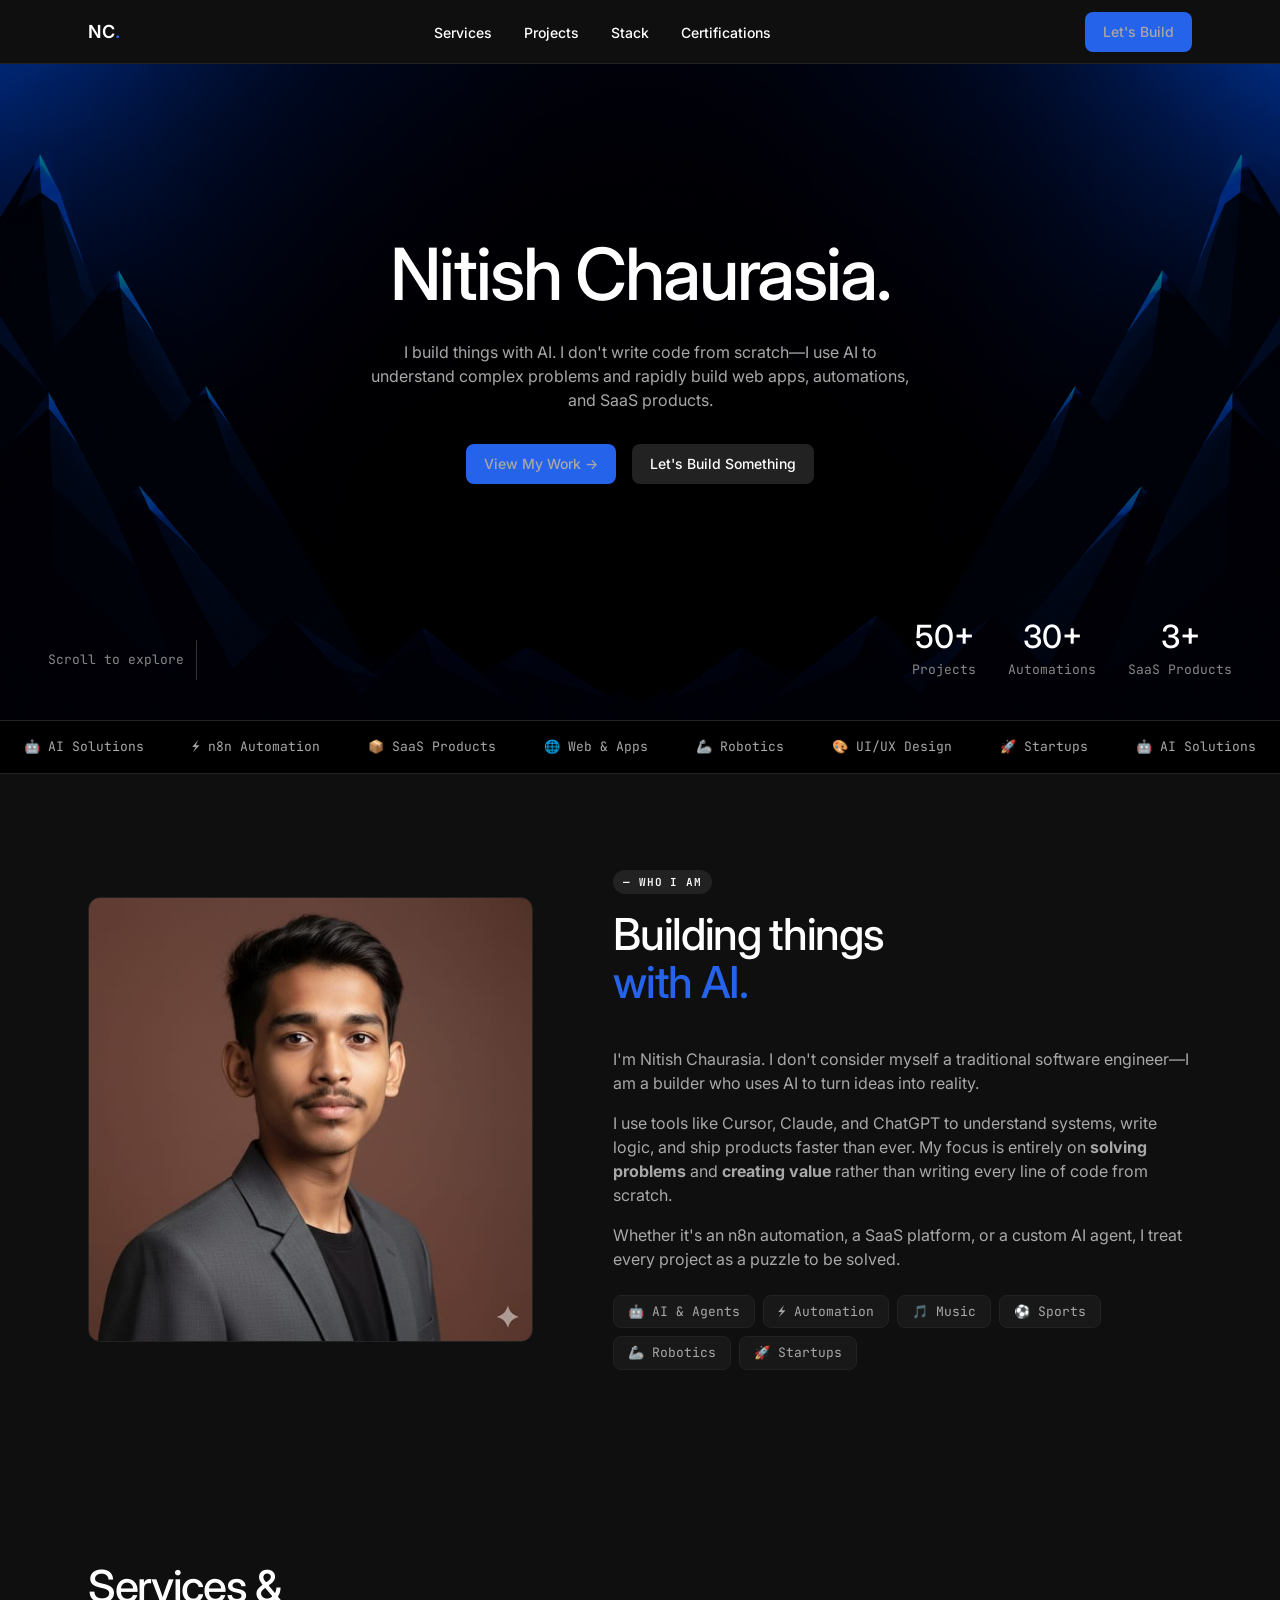
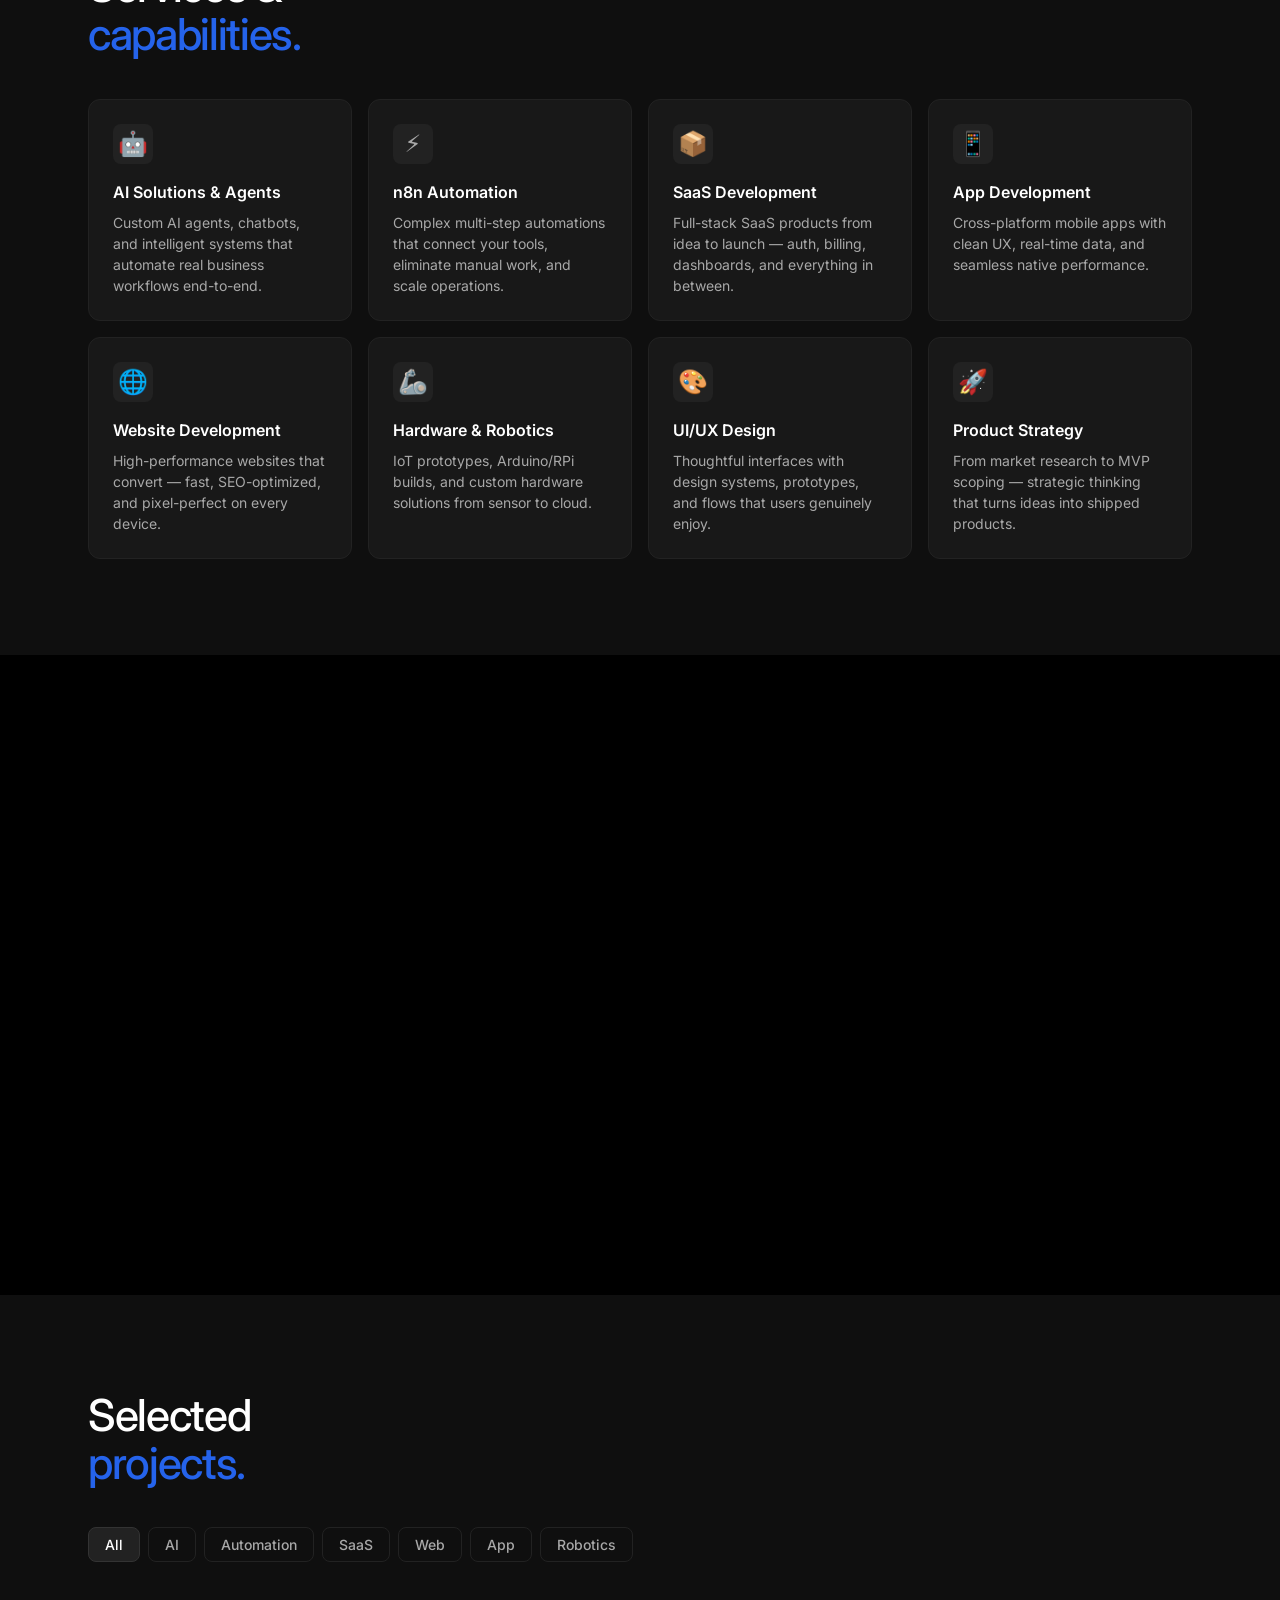
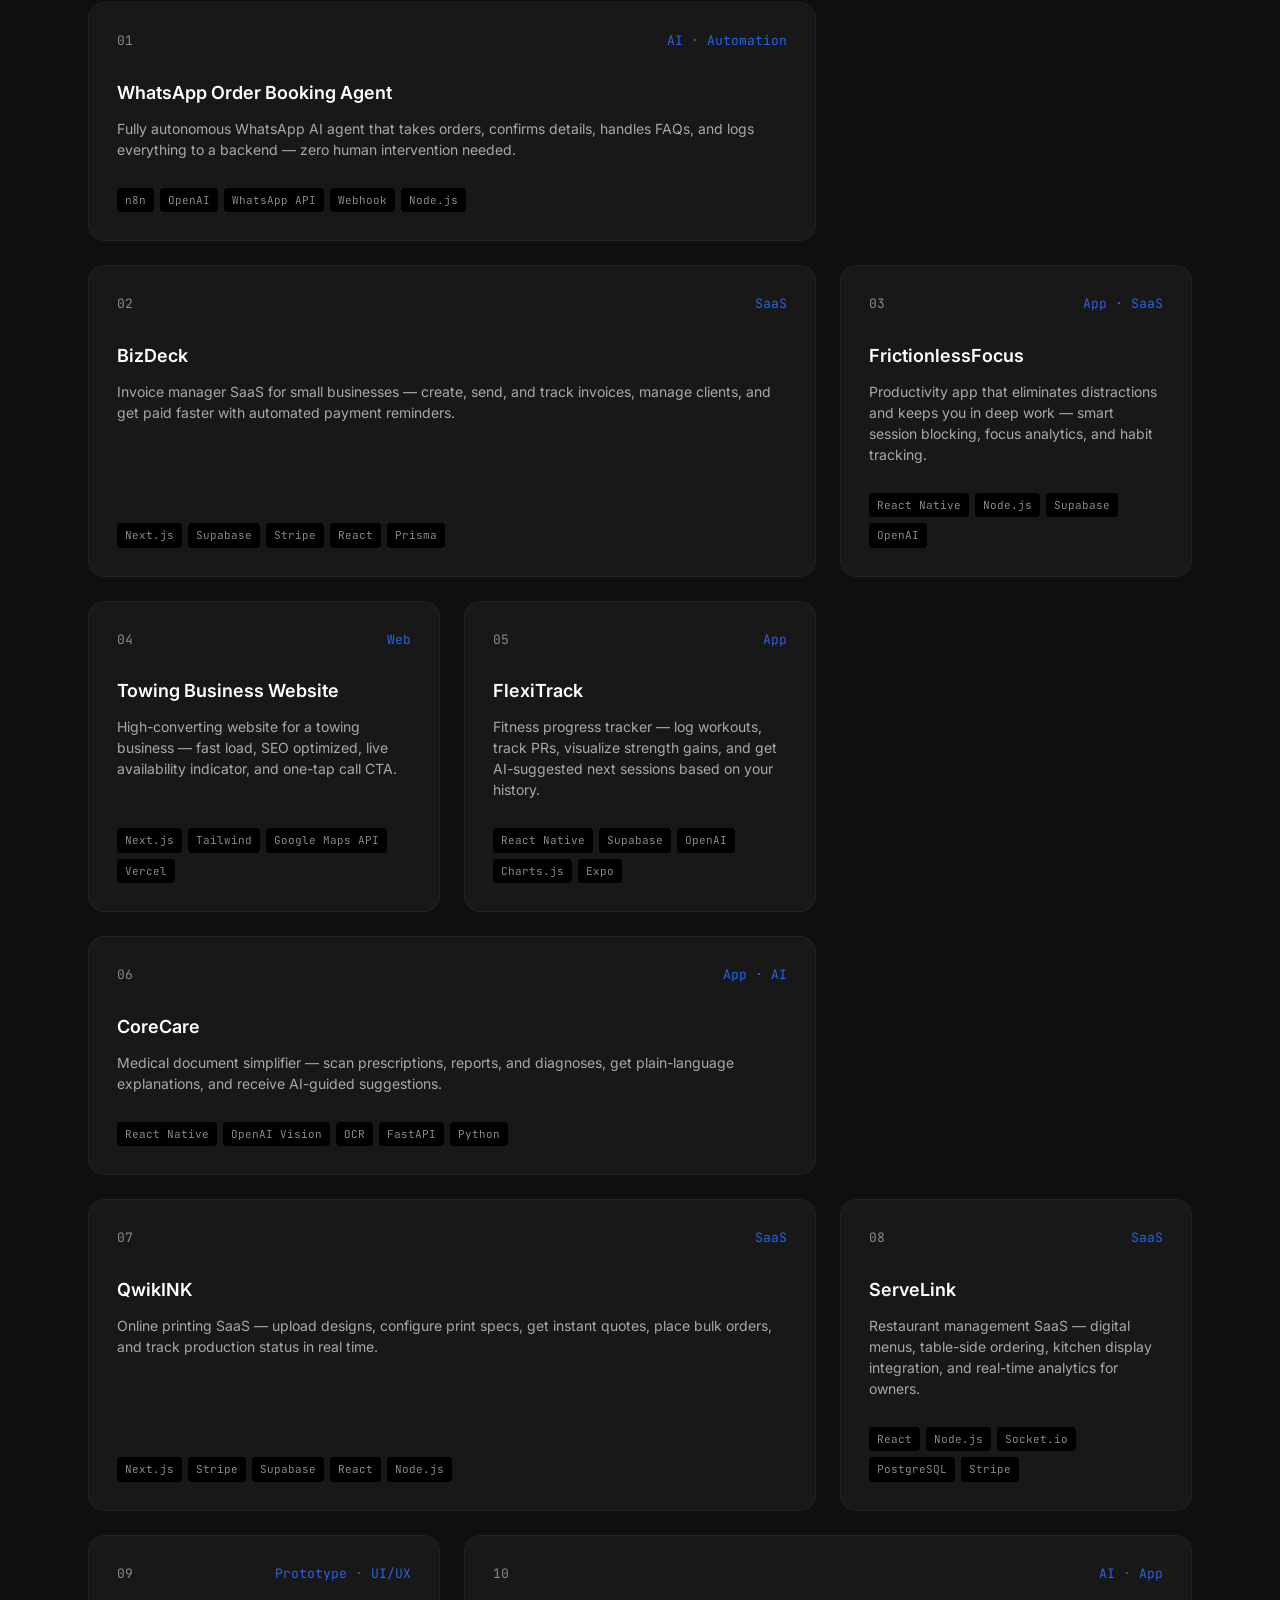
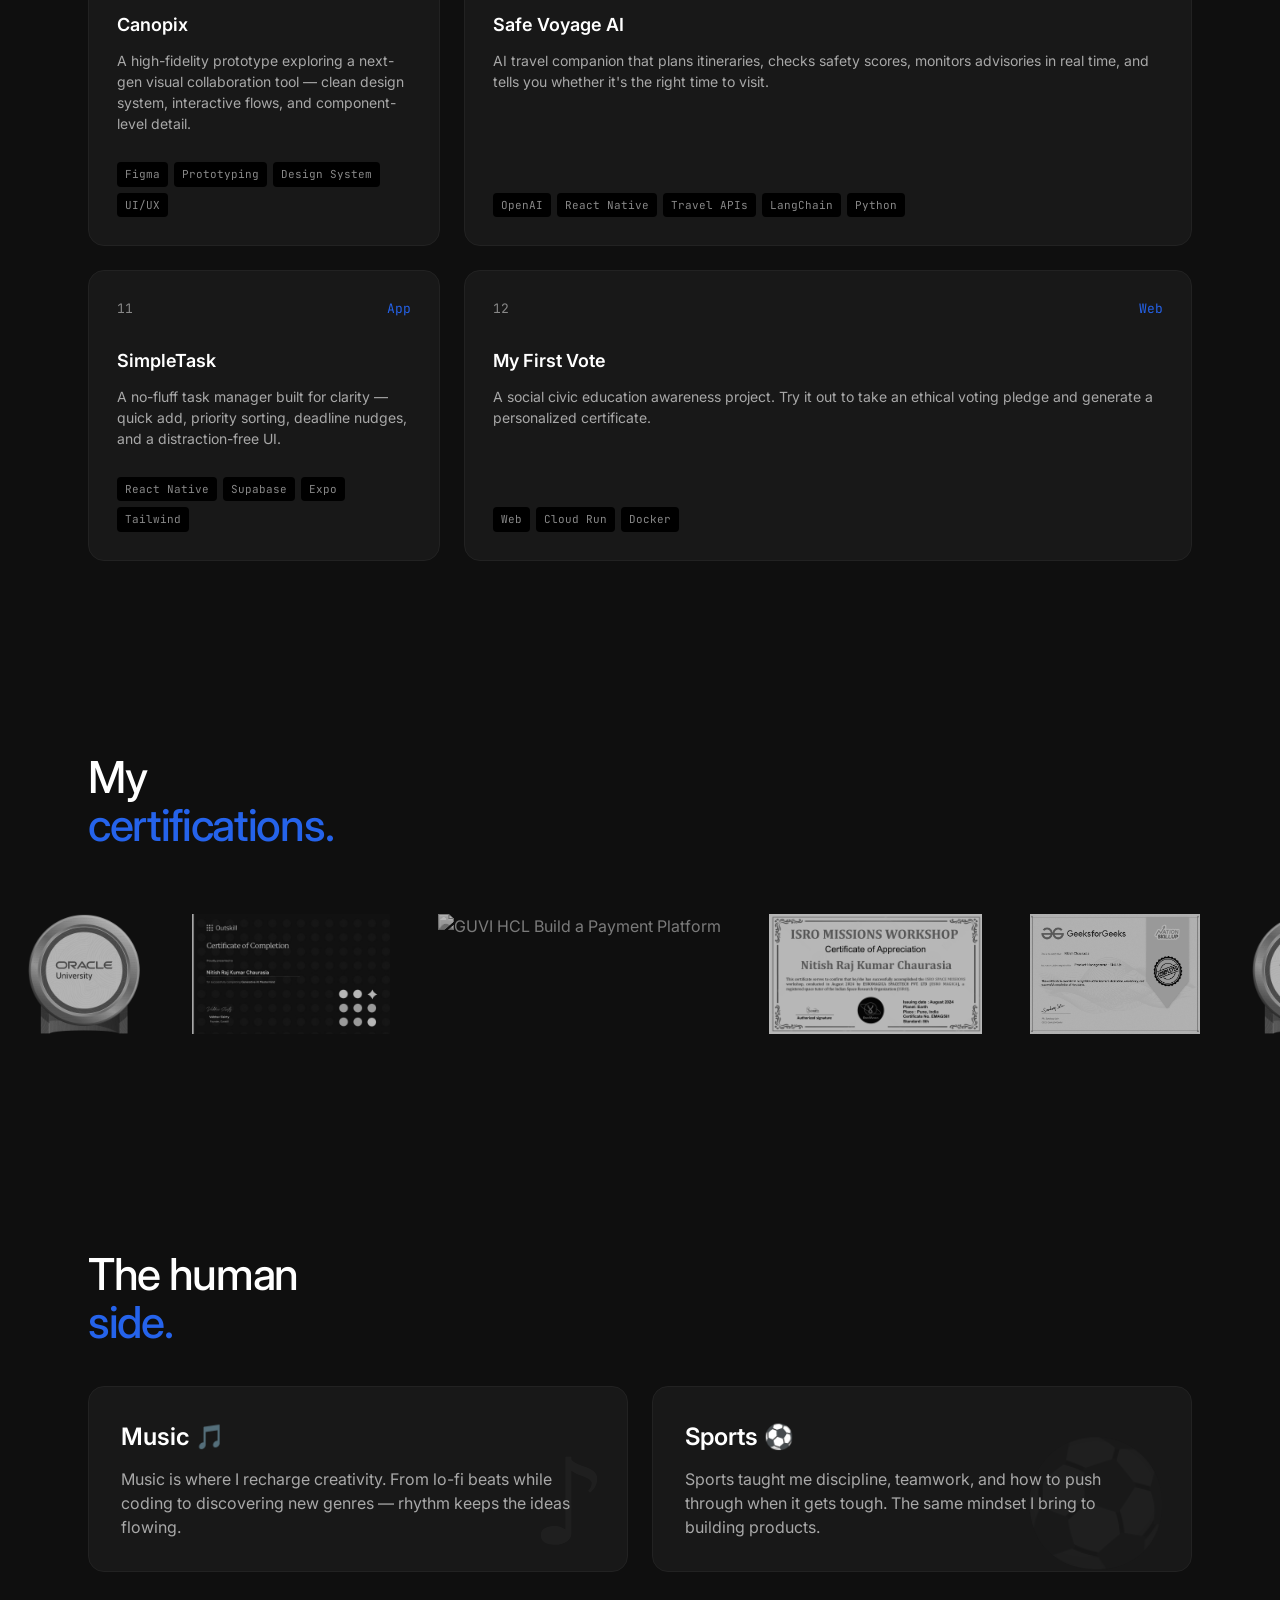
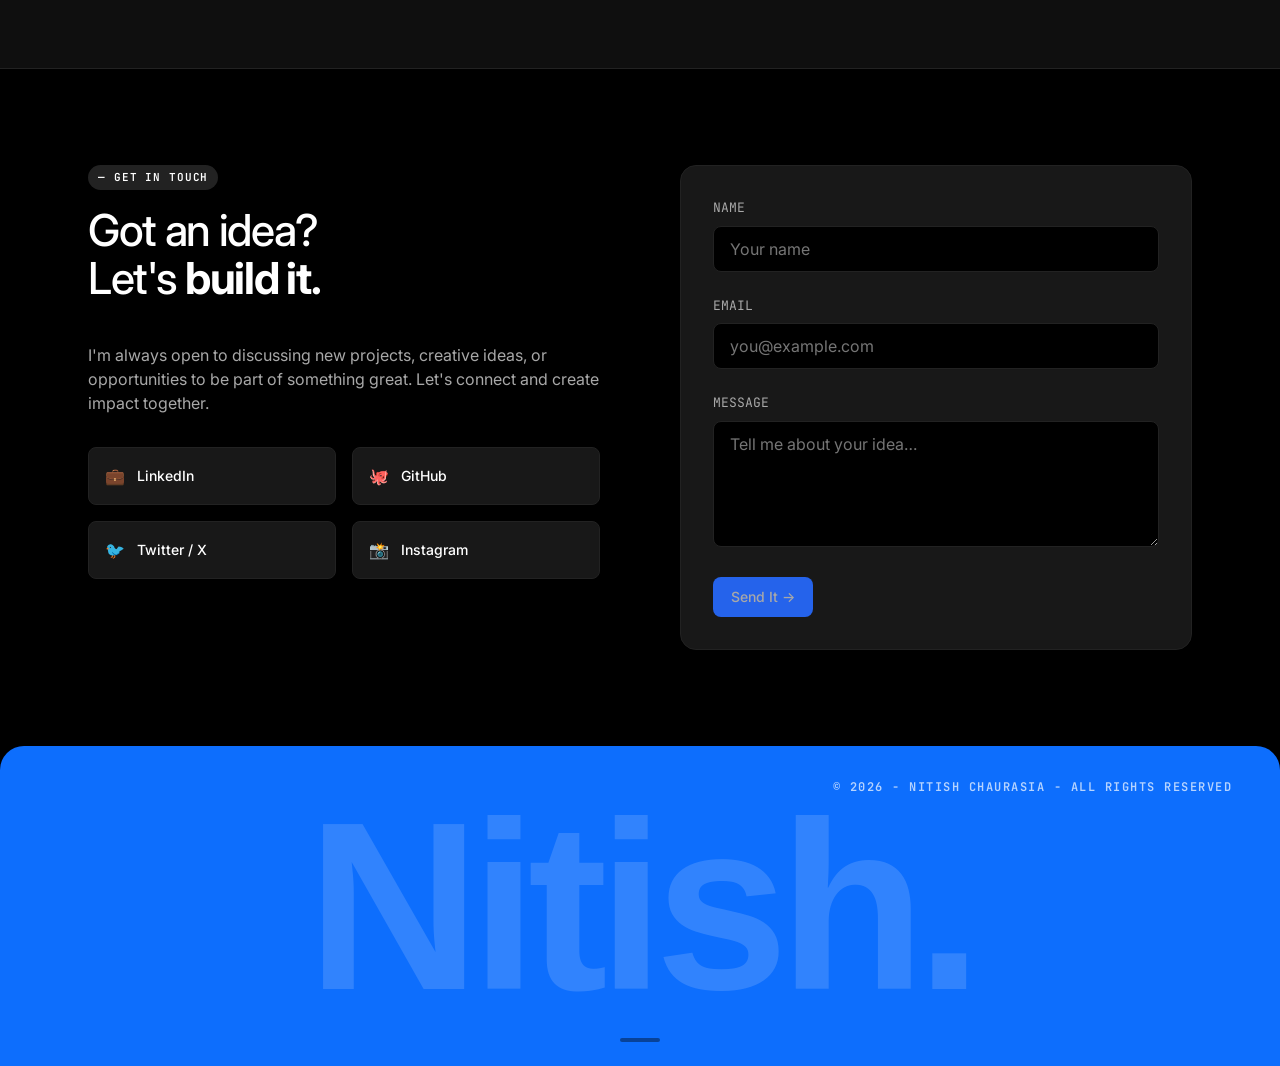
==== commit 51652709: "feat: make showcase video full-screen edge-to-edge" ====
--- a/index.html
+++ b/index.html
@@ -218,21 +218,11 @@
   </section>
 
   <!-- Showcase Section -->
-  <section class="showcase section" id="showcase">
-    <div class="container">
-      <div class="showcase-wrapper reveal">
-        <!-- Spotlight Glow Backplate -->
-        <div class="showcase-glow"></div>
-        
-        <!-- Video Container graphic-only -->
-        <div class="showcase-container graphic-only">
-          <video class="showcase-video" autoplay loop muted playsinline preload="auto">
-            <source src="assets/videos/showcase_loop.mp4" type="video/mp4" />
-            Your browser does not support the video tag.
-          </video>
-        </div>
-      </div>
-    </div>
+  <section class="showcase" id="showcase">
+    <video class="showcase-video" autoplay loop muted playsinline preload="auto">
+      <source src="assets/videos/showcase_loop.mp4" type="video/mp4" />
+      Your browser does not support the video tag.
+    </video>
   </section>
 
 
--- a/assets/css/styles.css
+++ b/assets/css/styles.css
@@ -636,39 +636,10 @@
    SHOWCASE SECTION
    ============================================= */
 .showcase {
-  background: var(--color-canvas);
-}
-
-.showcase-wrapper {
-  position: relative;
   width: 100%;
-  max-width: 1200px;
-  margin: 0 auto;
-}
-
-/* Spotlight Glow Backplate */
-.showcase-glow {
-  position: absolute;
-  top: 50%;
-  left: 50%;
-  transform: translate(-50%, -50%);
-  width: 110%;
-  height: 110%;
-  background: radial-gradient(circle, rgba(37, 99, 235, 0.12) 0%, rgba(0, 0, 0, 0) 70%);
-  filter: blur(80px);
-  z-index: 0;
-  pointer-events: none;
-}
-
-/* Video Container graphic-only */
-.showcase-container.graphic-only {
-  position: relative;
-  z-index: 1;
-  background: var(--color-surface-card);
-  border: 1px solid var(--color-hairline-strong);
-  border-radius: var(--rounded-xl);
   overflow: hidden;
-  box-shadow: 0 20px 40px rgba(0, 0, 0, 0.5);
+  background: #000;
+  display: block;
 }
 
 .showcase-video {
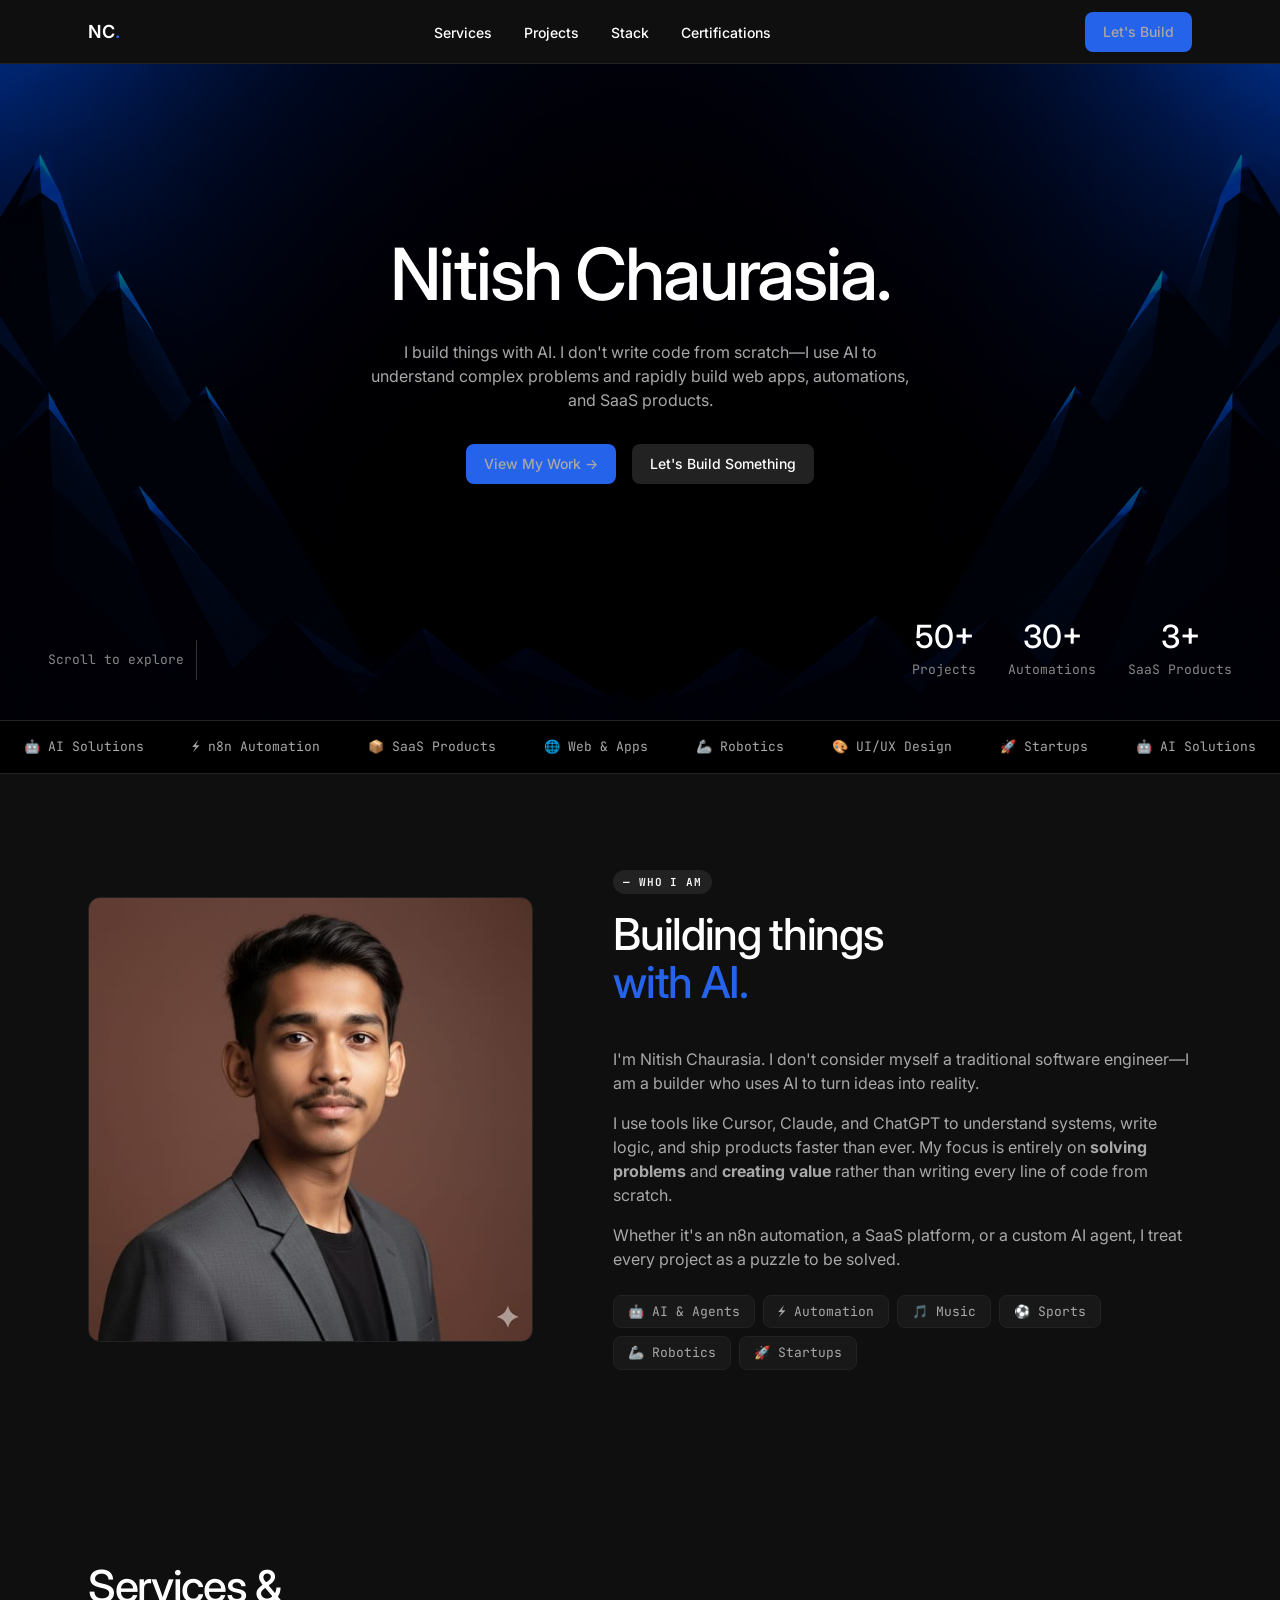
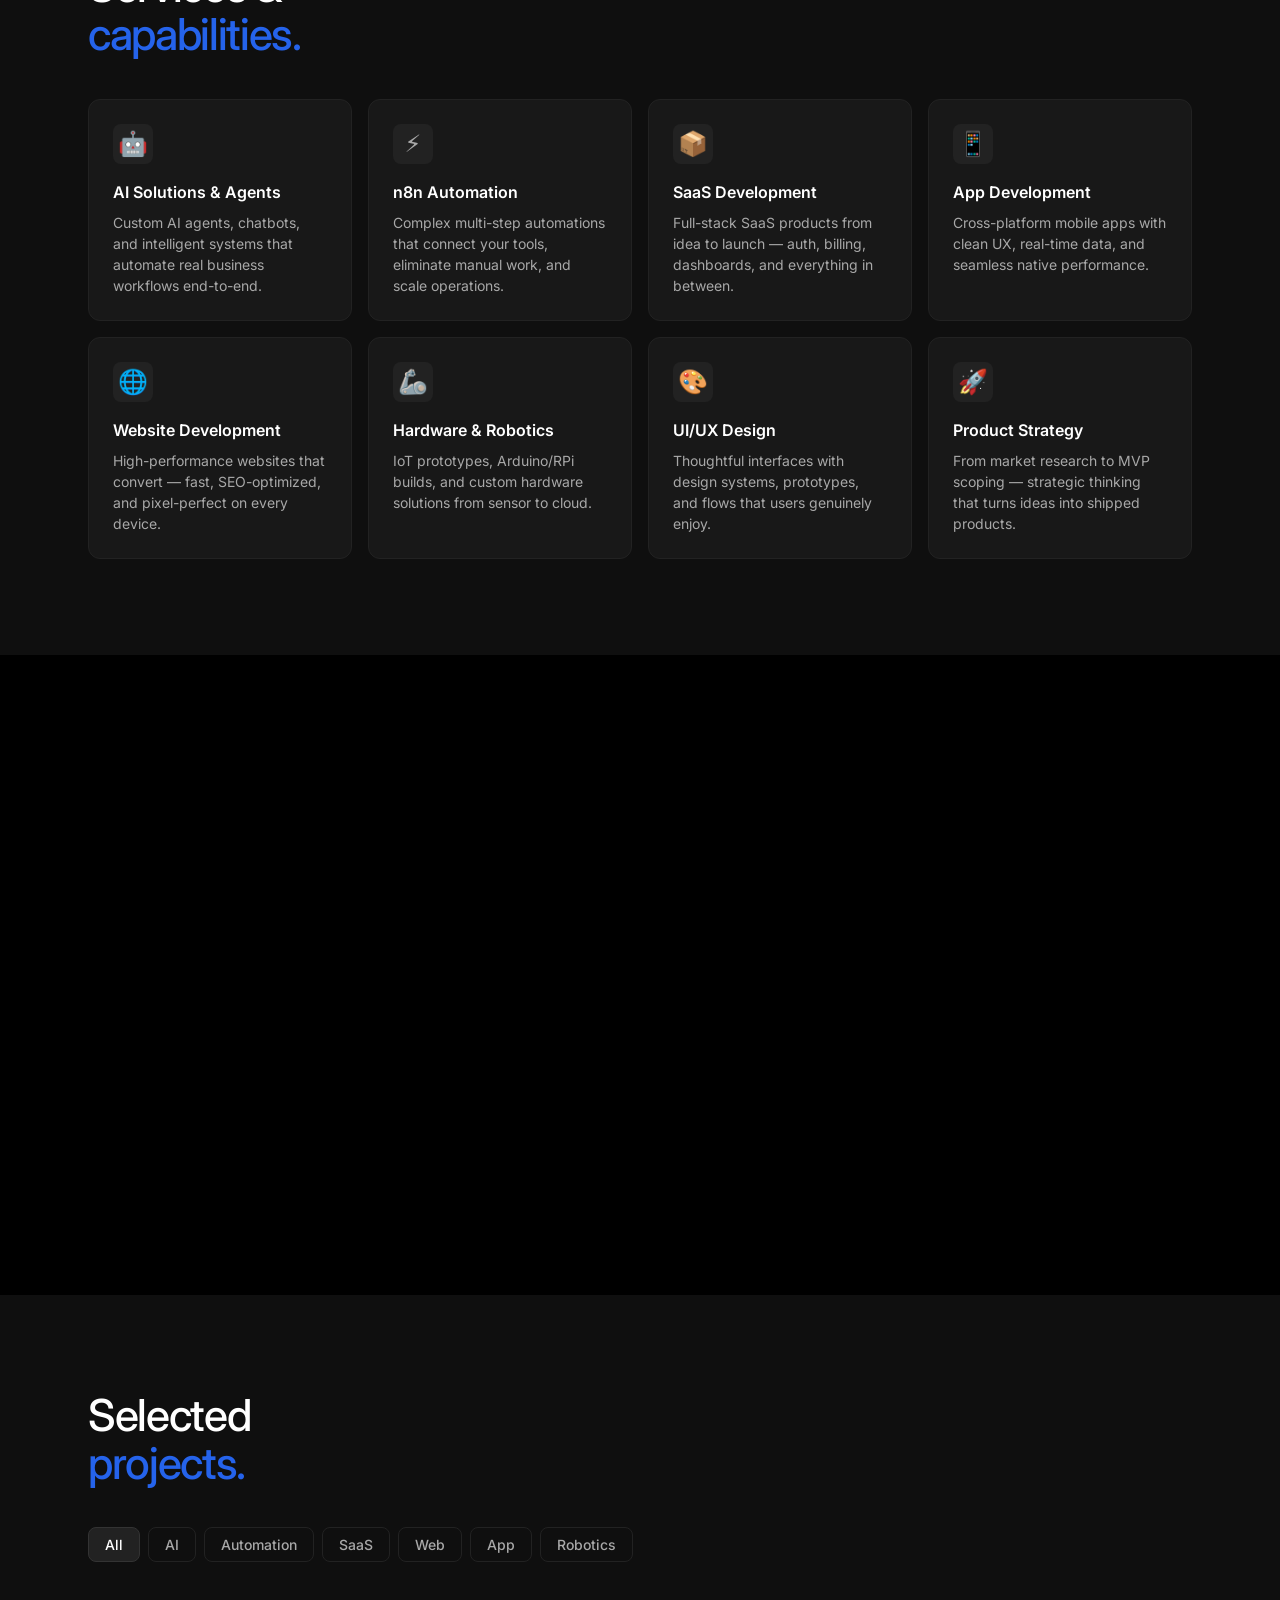
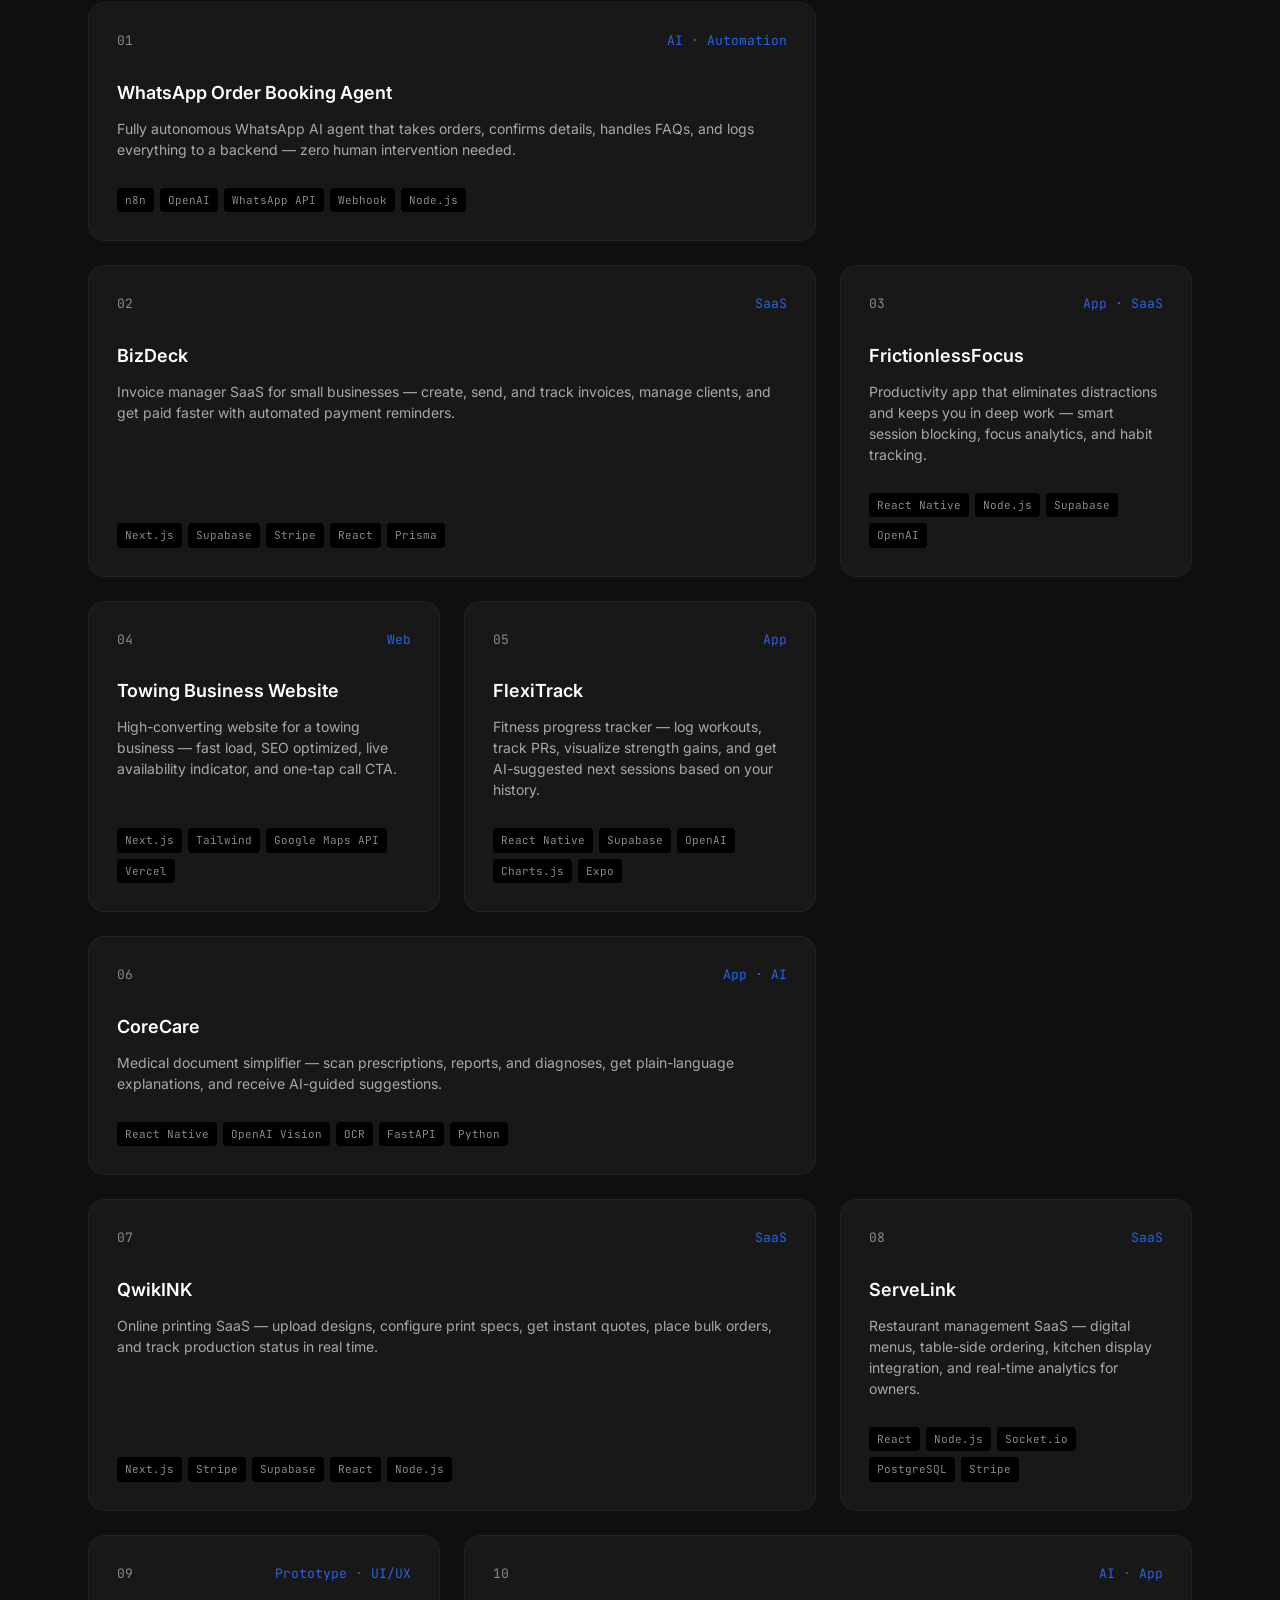
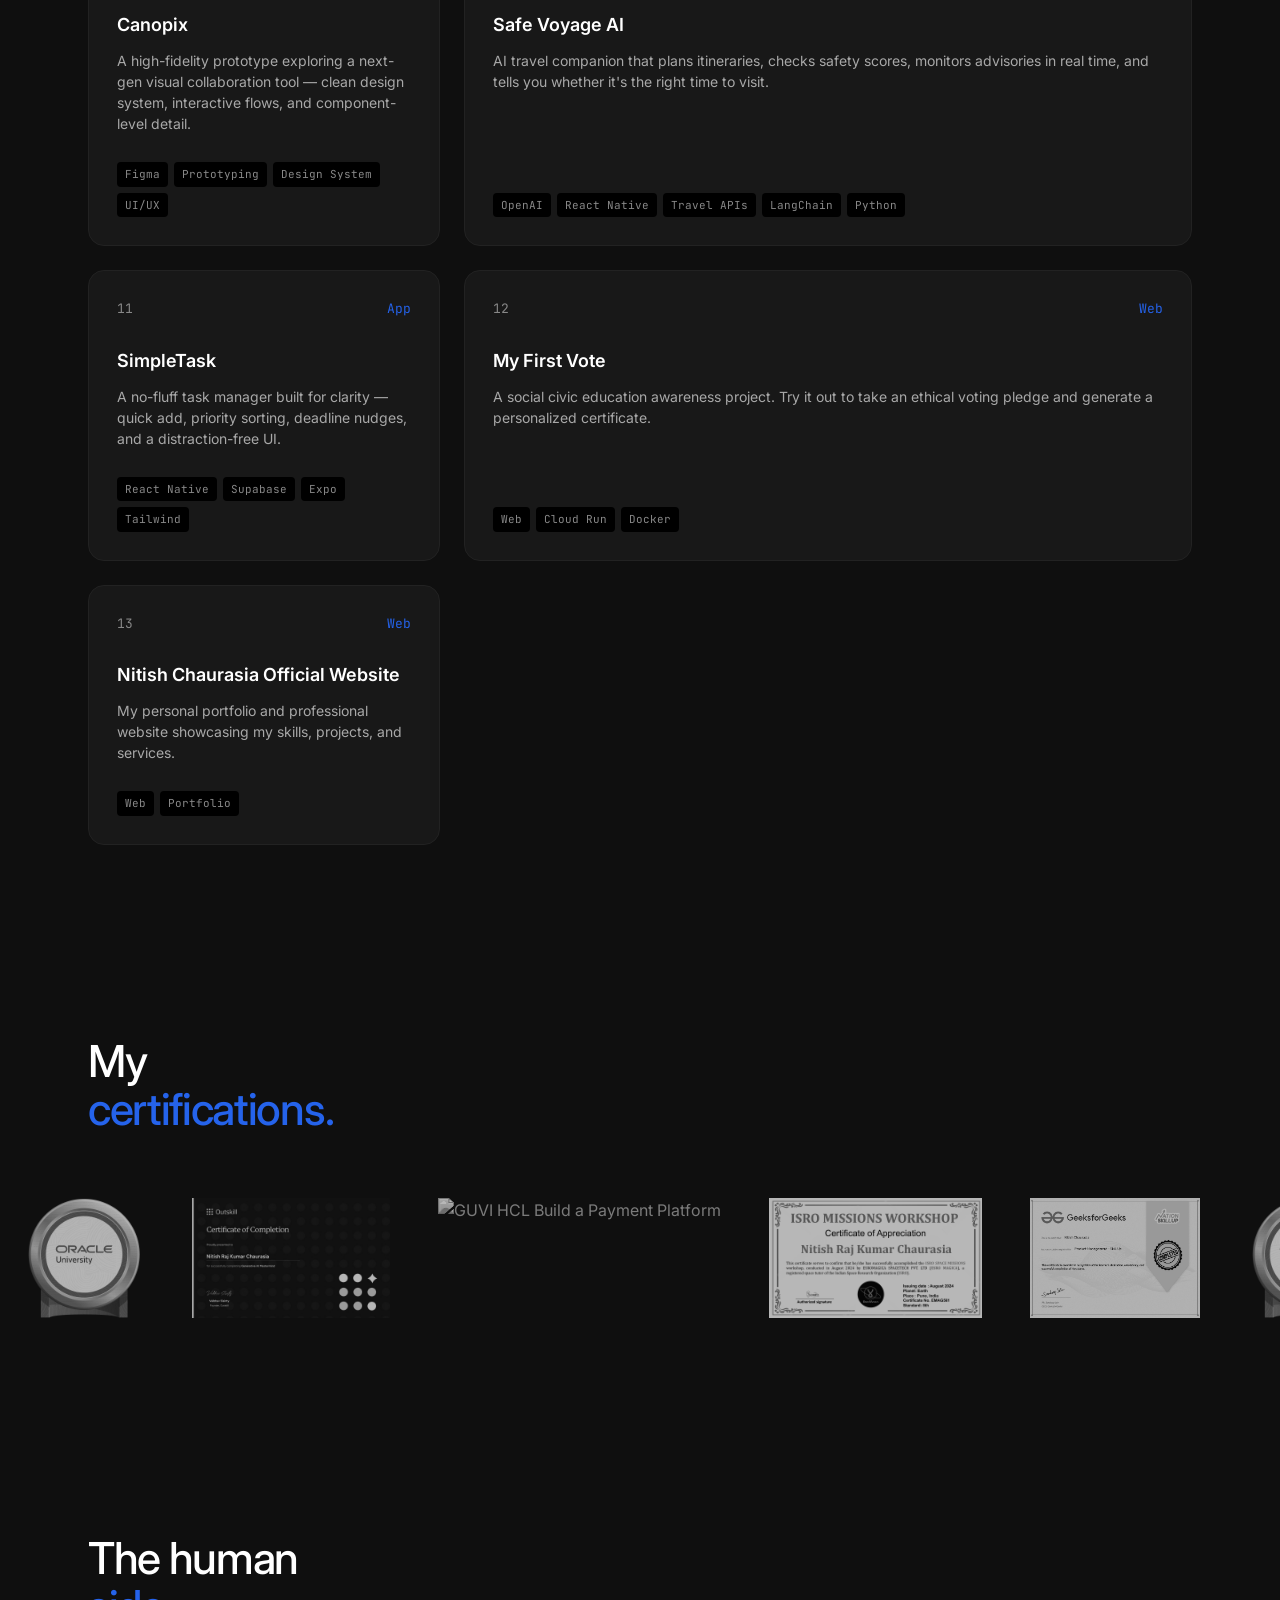
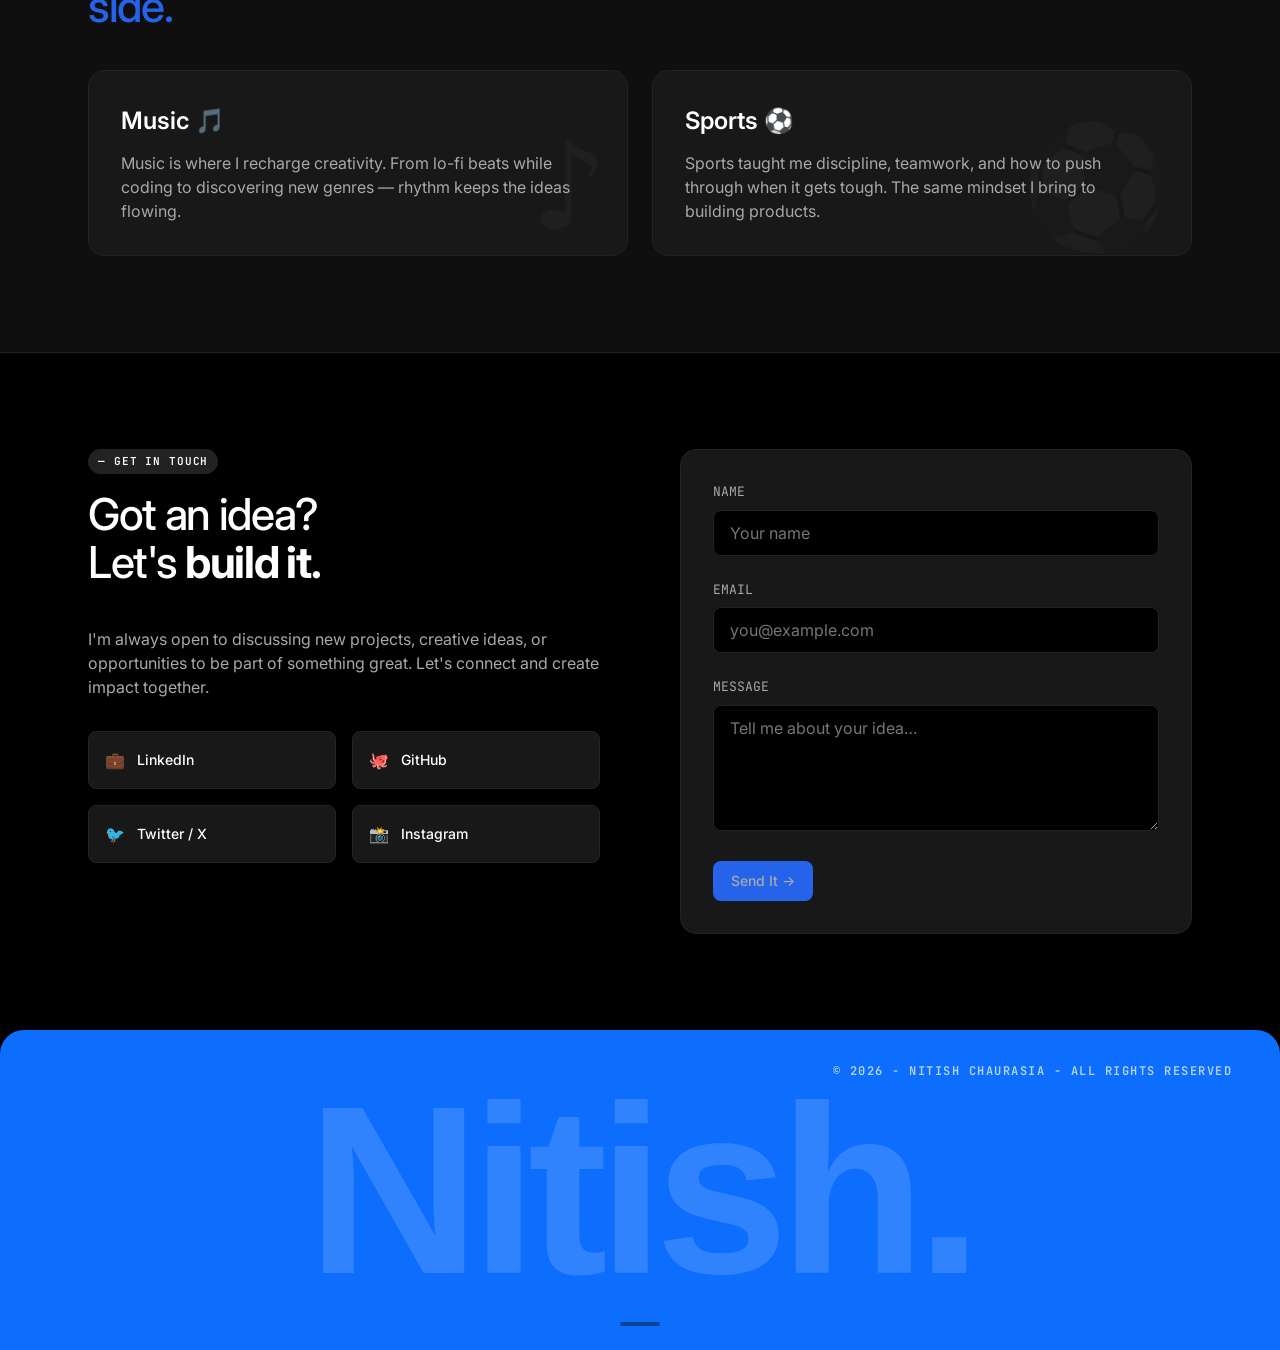
==== commit c2fb575f: "Add nitishchaurasia.in to projects section" ====
--- a/index.html
+++ b/index.html
@@ -404,6 +404,19 @@
           </div>
         </a>
 
+        <a href="https://www.nitishchaurasia.in/" target="_blank" rel="noopener noreferrer"
+          class="project-card" data-category="web" style="text-decoration:none;color:inherit">
+          <div class="project-header">
+            <span class="project-num">13</span>
+            <span class="project-cat">Web</span>
+          </div>
+          <h3 class="project-title">Nitish Chaurasia Official Website</h3>
+          <p class="project-desc">My personal portfolio and professional website showcasing my skills, projects, and services.</p>
+          <div class="project-tags">
+            <span>Web</span><span>Portfolio</span>
+          </div>
+        </a>
+
       </div>
     </div>
   </section>
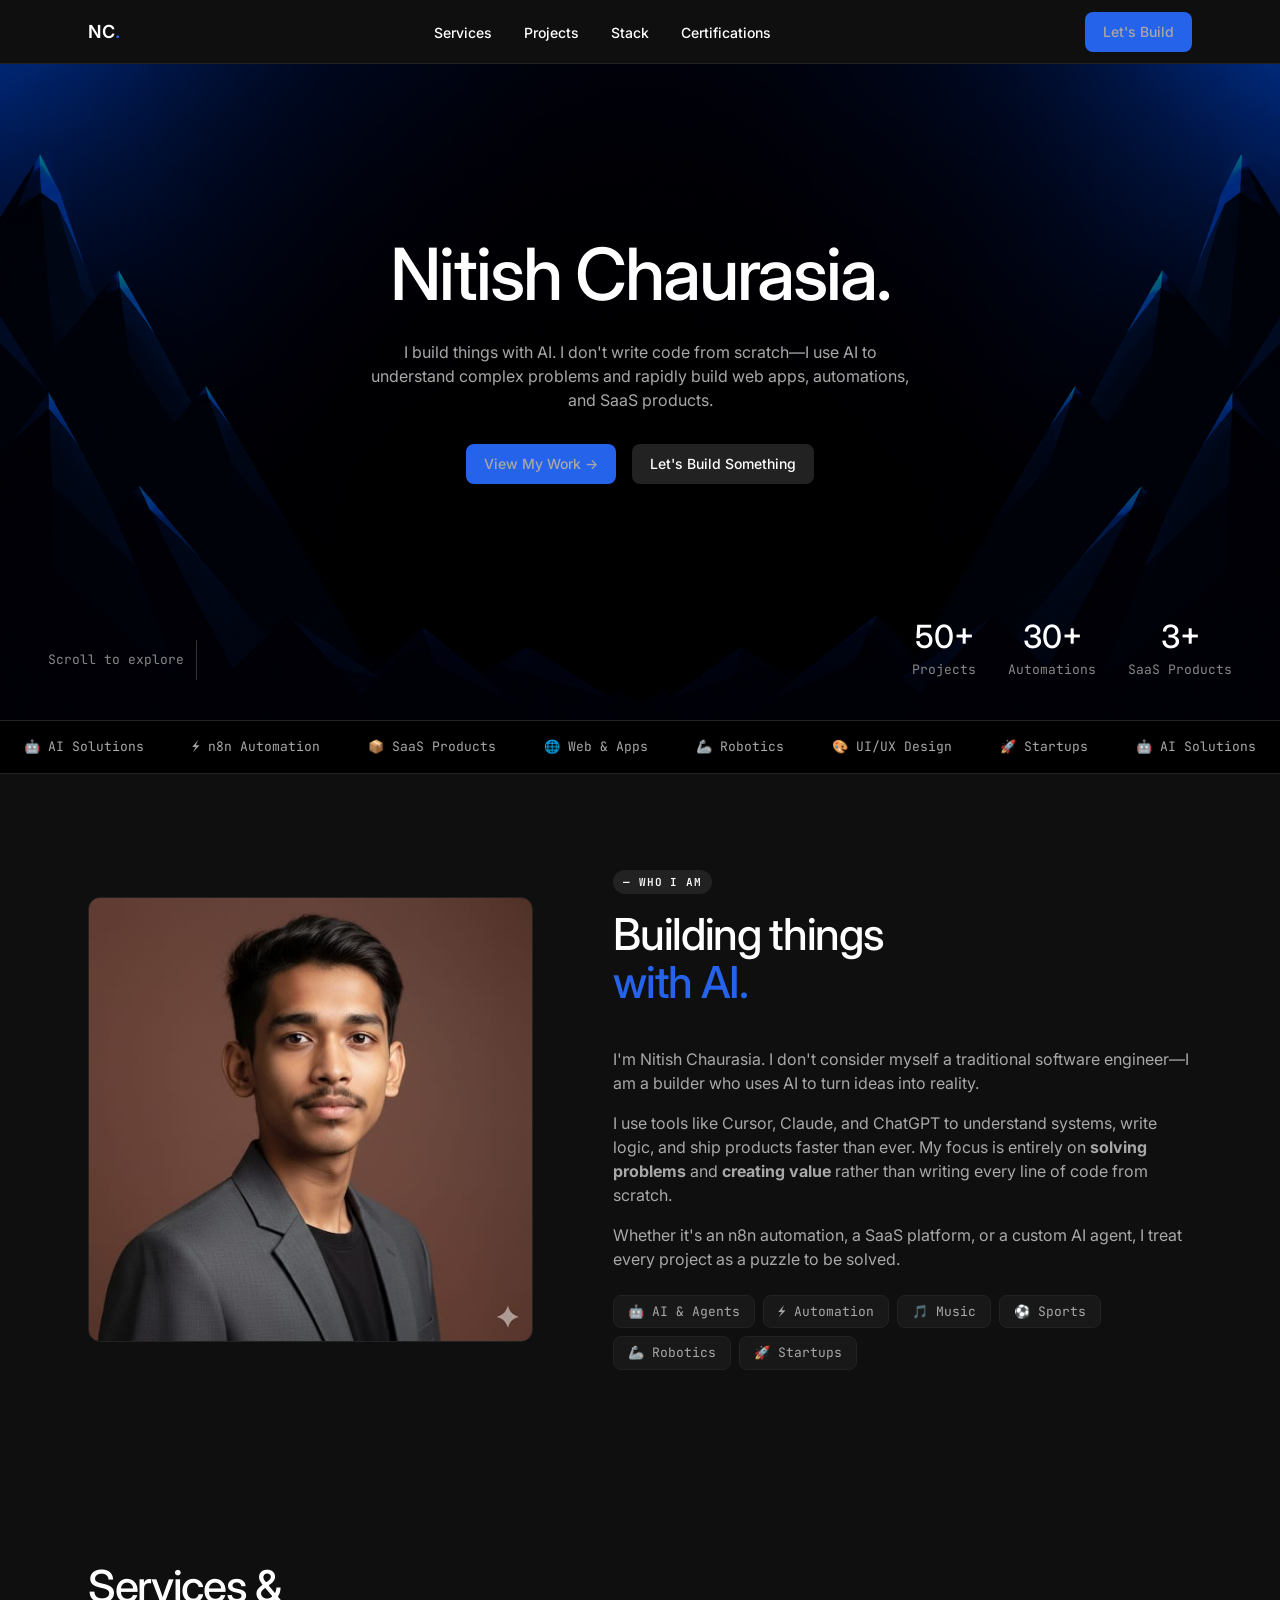
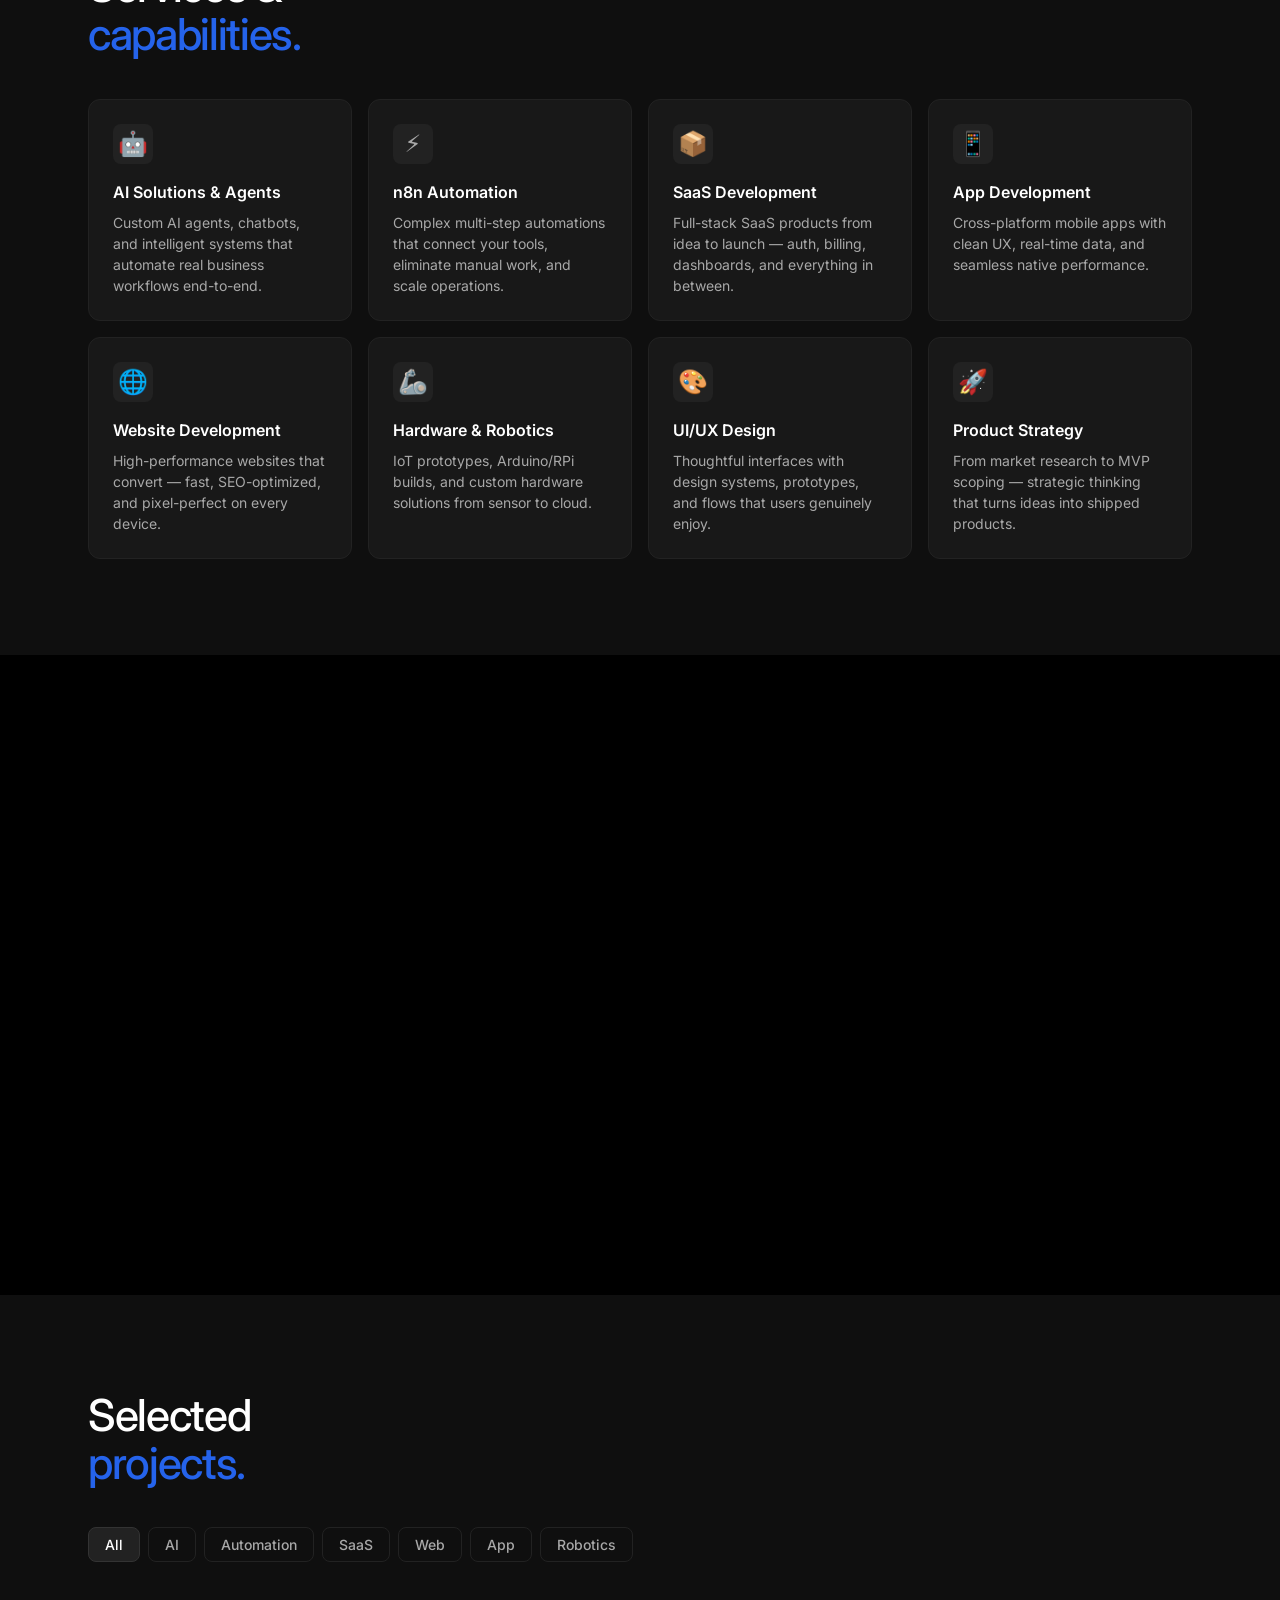
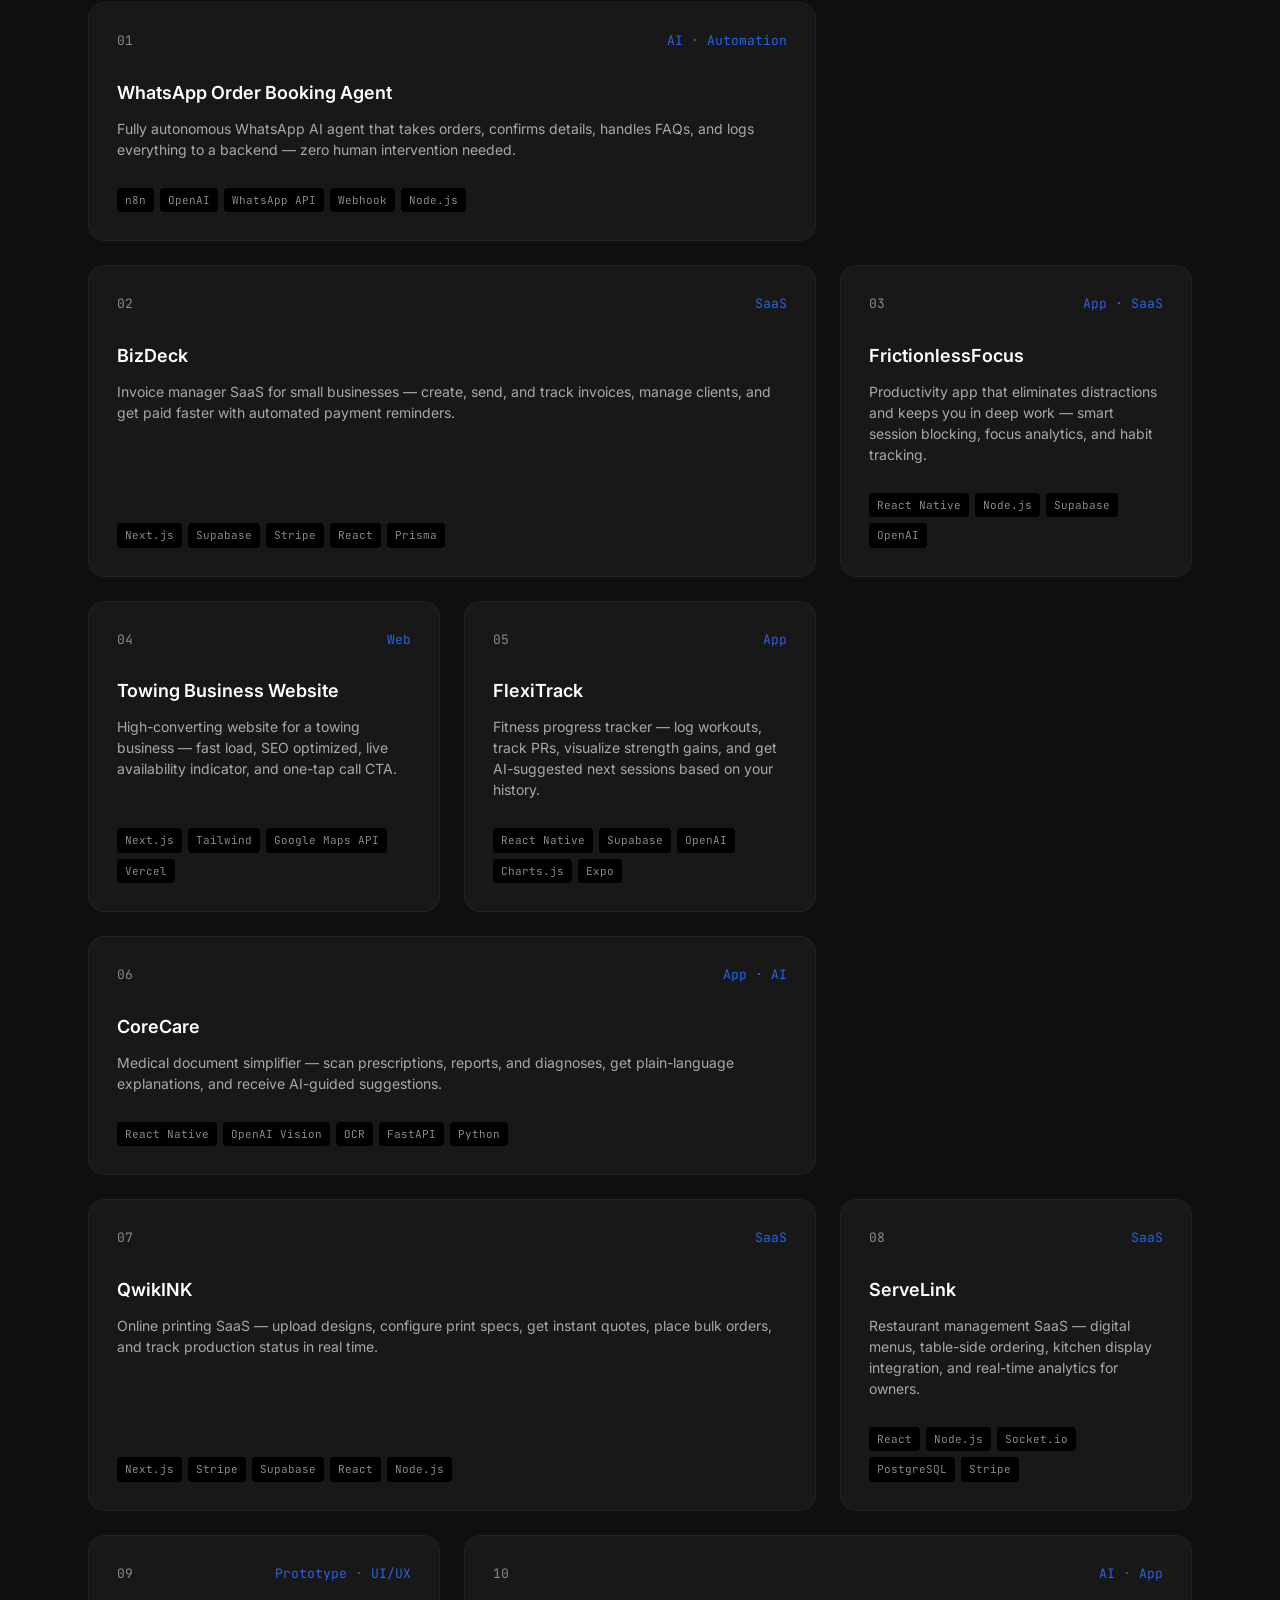
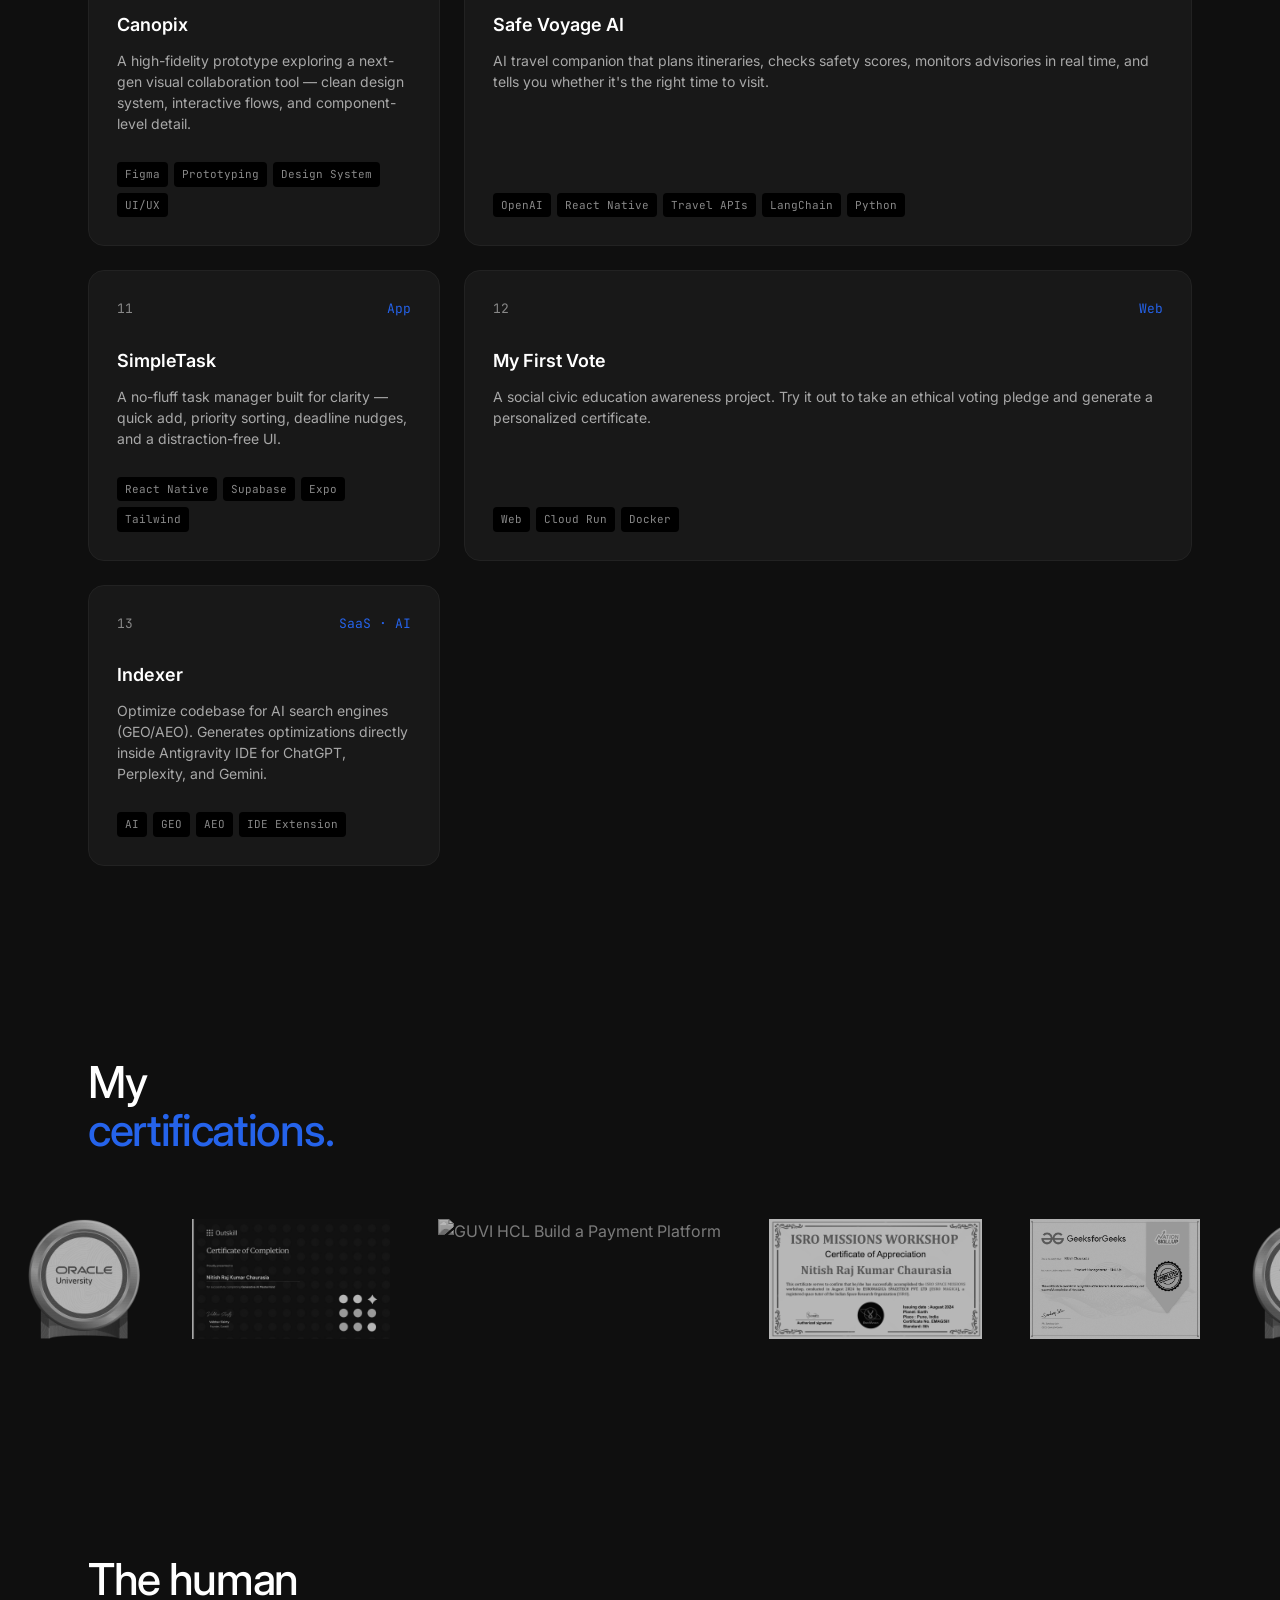
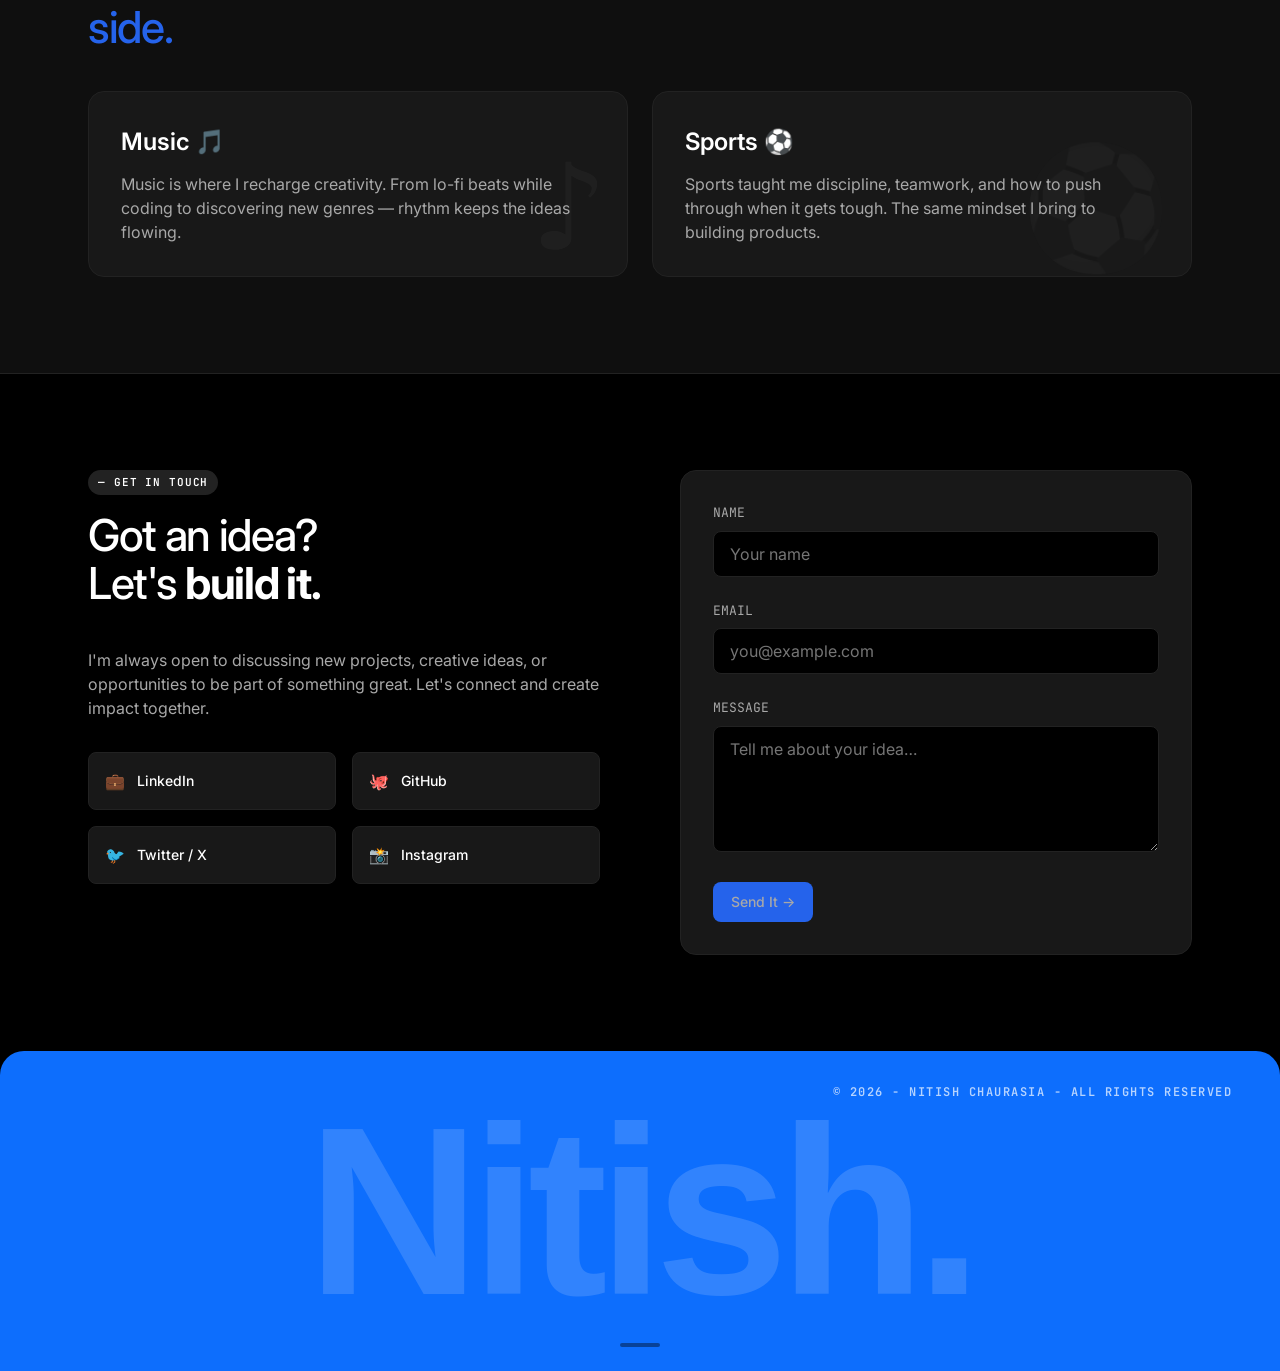
==== commit 3089716f: "Replace nitishchaurasia.in with indexerr.vercel.app in projects section" ====
--- a/index.html
+++ b/index.html
@@ -404,16 +404,16 @@
           </div>
         </a>
 
-        <a href="https://www.nitishchaurasia.in/" target="_blank" rel="noopener noreferrer"
-          class="project-card" data-category="web" style="text-decoration:none;color:inherit">
+        <a href="https://indexerr.vercel.app/" target="_blank" rel="noopener noreferrer"
+          class="project-card" data-category="saas ai" style="text-decoration:none;color:inherit">
           <div class="project-header">
             <span class="project-num">13</span>
-            <span class="project-cat">Web</span>
-          </div>
-          <h3 class="project-title">Nitish Chaurasia Official Website</h3>
-          <p class="project-desc">My personal portfolio and professional website showcasing my skills, projects, and services.</p>
-          <div class="project-tags">
-            <span>Web</span><span>Portfolio</span>
+            <span class="project-cat">SaaS · AI</span>
+          </div>
+          <h3 class="project-title">Indexer</h3>
+          <p class="project-desc">Optimize codebase for AI search engines (GEO/AEO). Generates optimizations directly inside Antigravity IDE for ChatGPT, Perplexity, and Gemini.</p>
+          <div class="project-tags">
+            <span>AI</span><span>GEO</span><span>AEO</span><span>IDE Extension</span>
           </div>
         </a>
 
